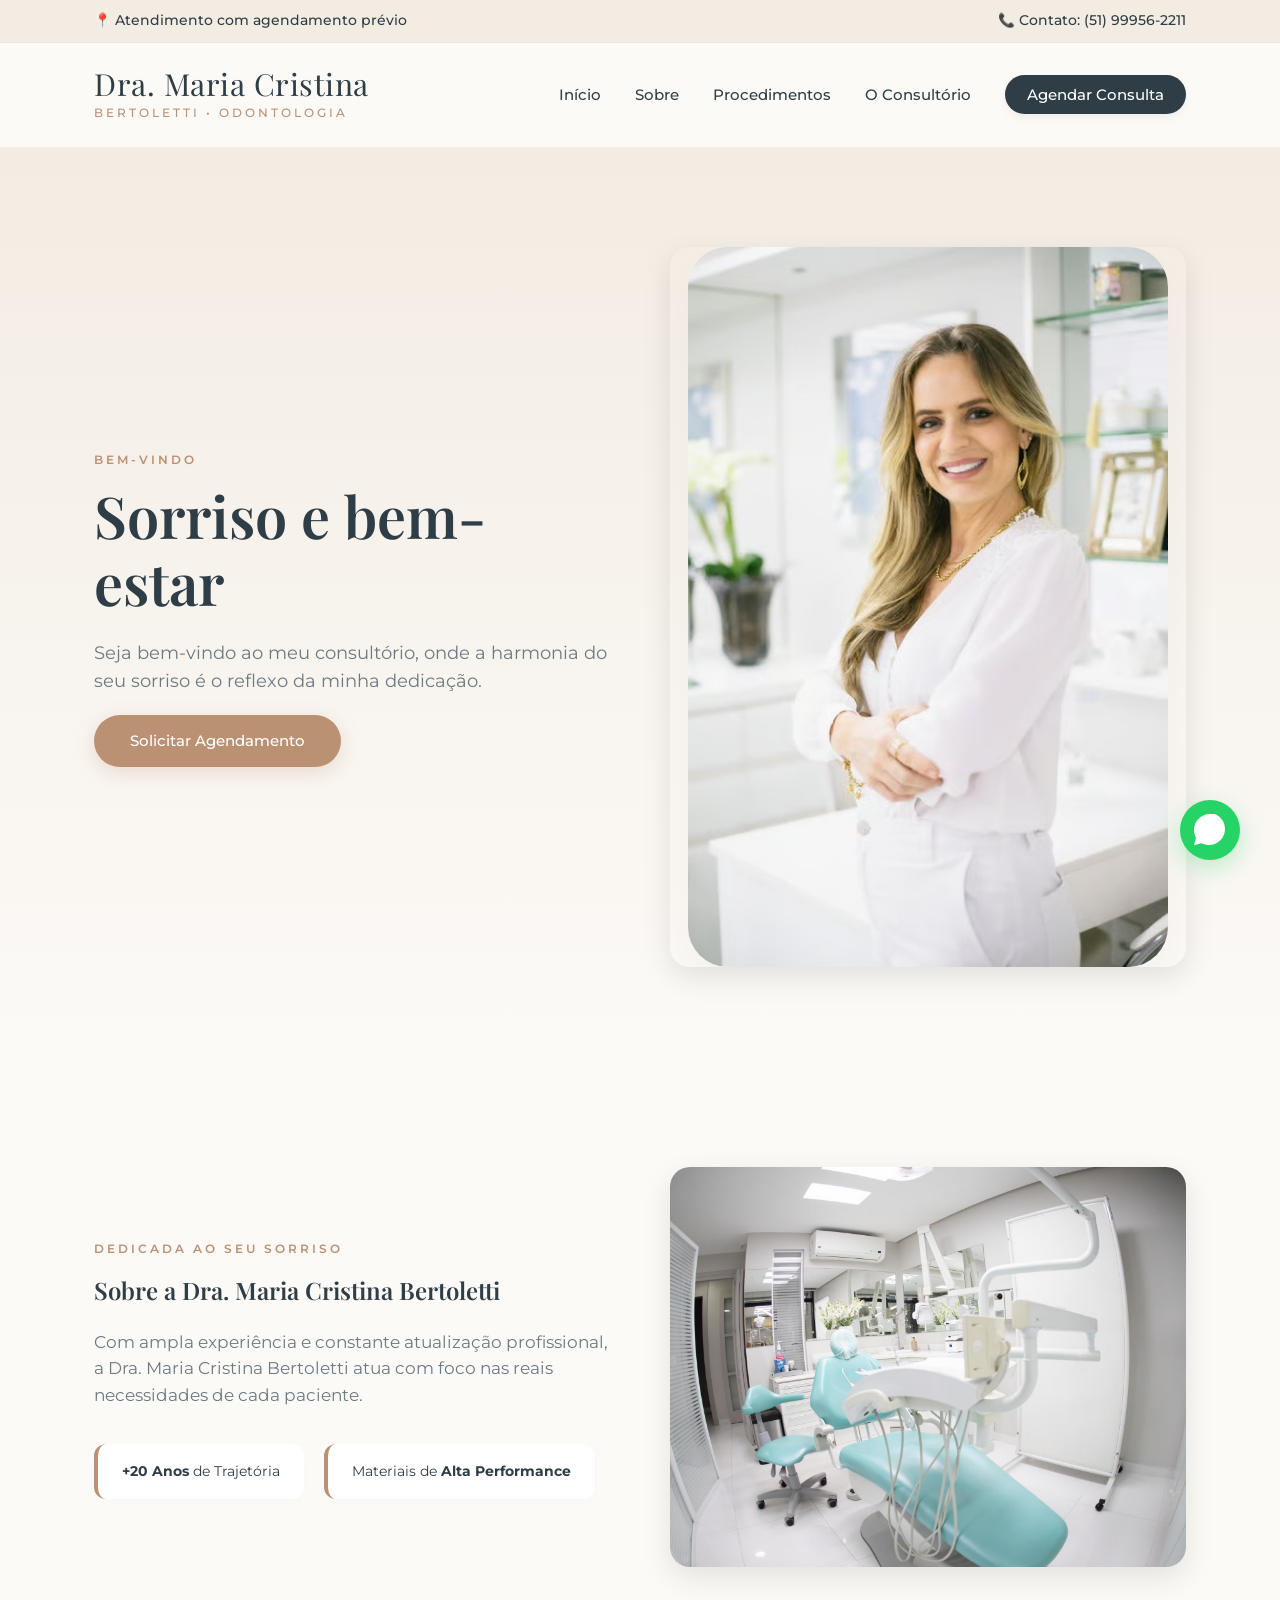
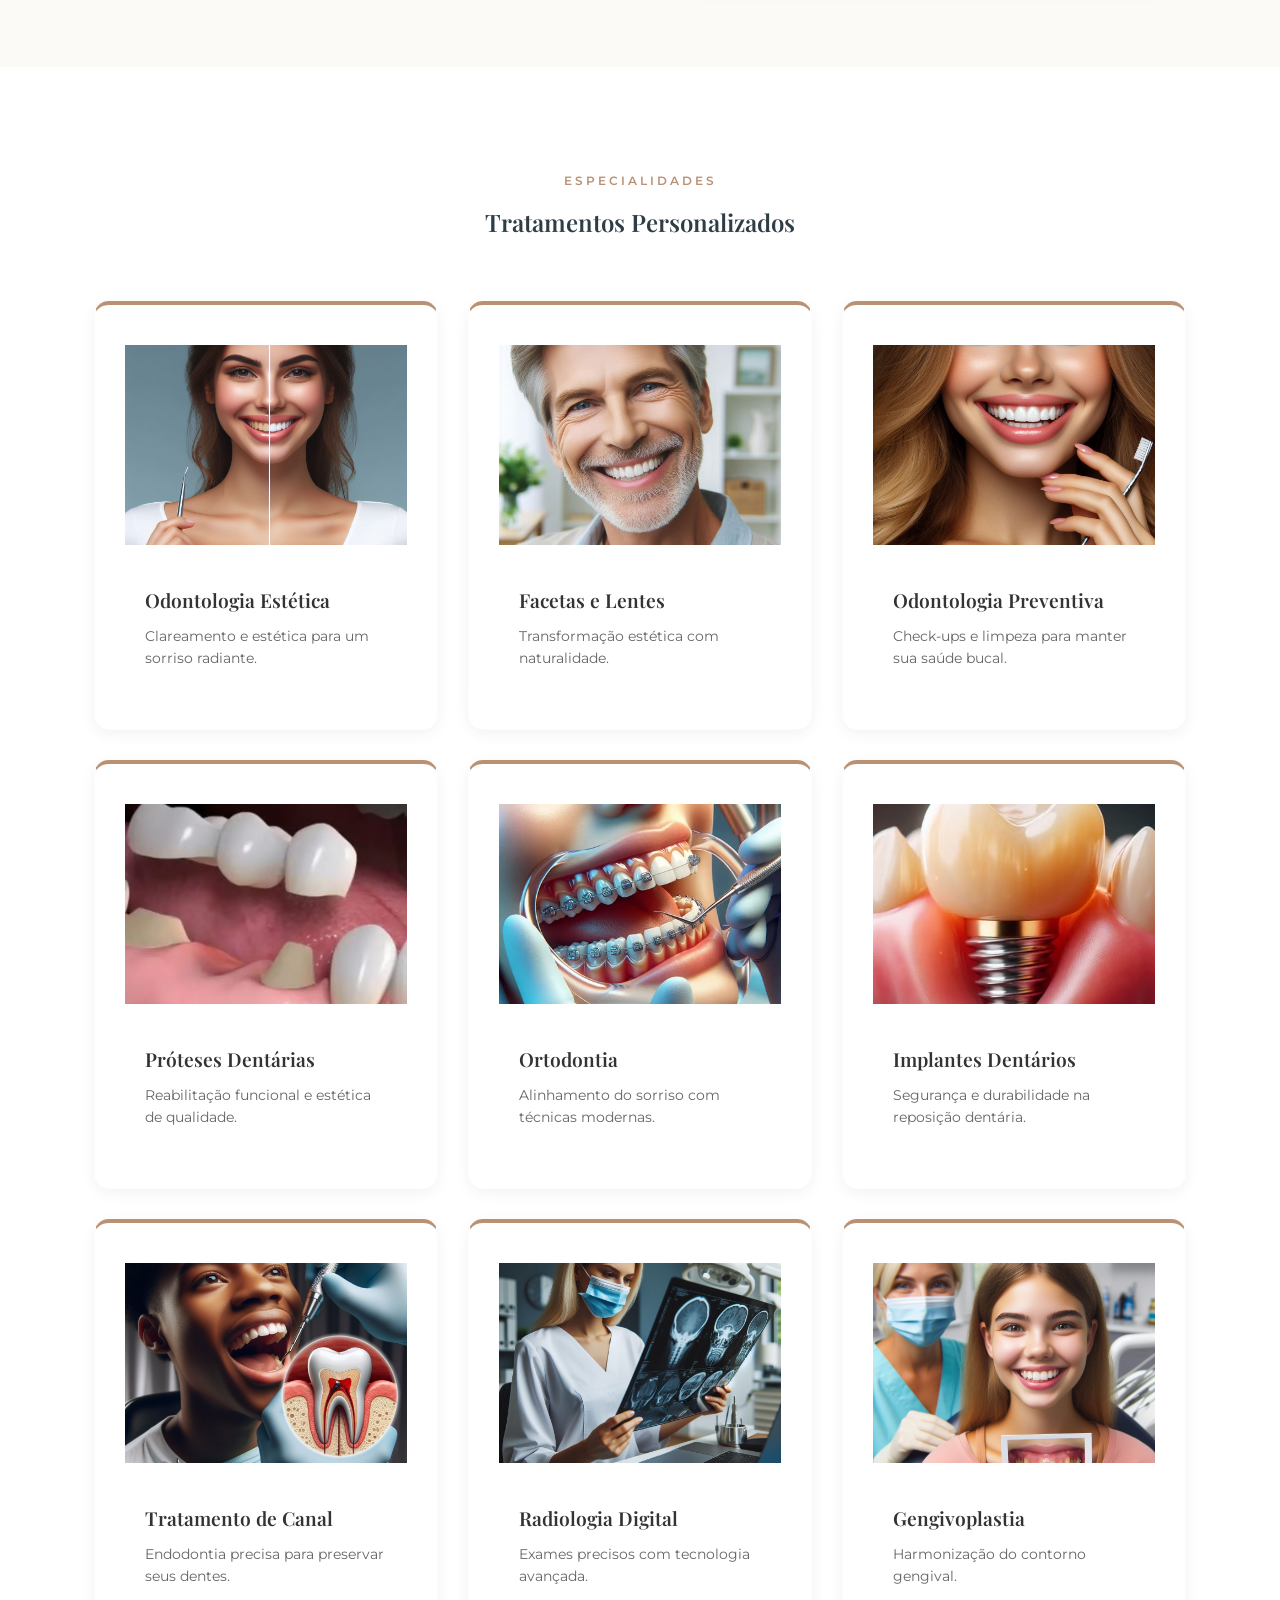
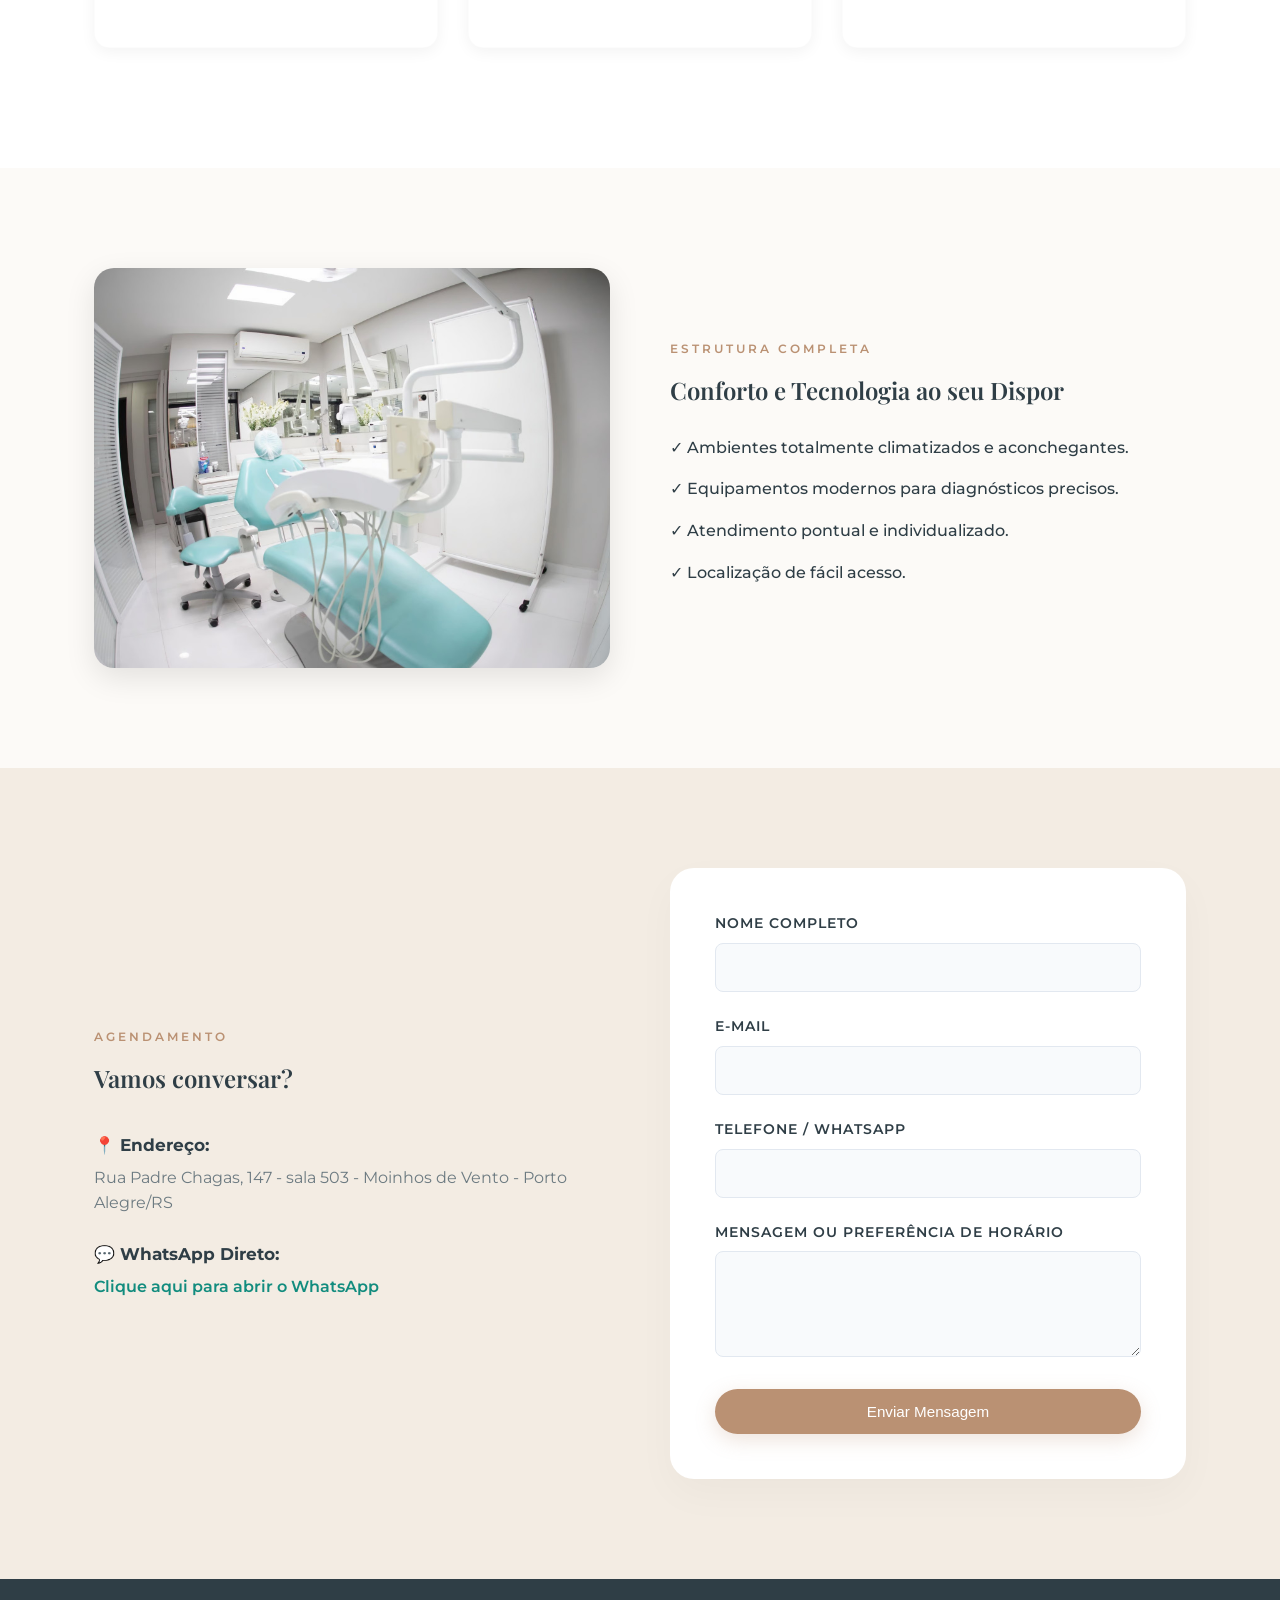
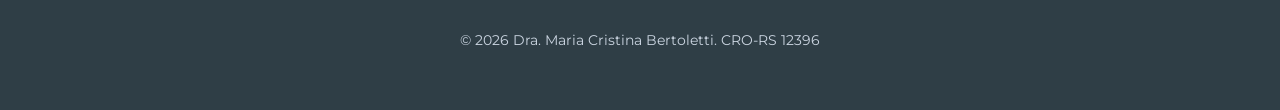
==== index.html @ 2cda8857 "Enhance styling and structure for image cards Added CSS styles for image containers and cards, enhan" ====
<!DOCTYPE html>
<html lang="pt-BR">
<head>
    <meta charset="UTF-8">
    <meta name="viewport" content="width=device-width, initial-scale=1.0">
    <title>Dra. Maria Cristina Bertoletti | Odontologia Integrada</title>
    <link rel="stylesheet" href="style.css">
    <link rel="preconnect" href="https://fonts.googleapis.com">
    <link rel="preconnect" href="https://fonts.gstatic.com" crossorigin>
    <link href="https://fonts.googleapis.com/css2?family=Montserrat:wght@300;400;500;600;700&family=Playfair+Display:ital,wght@0,400;0,600;1,400&display=swap" rel="stylesheet">
    <style>
        /* Ajustes de Estilo para Imagens e Cards */
        .hero-img-container, .about-img-container, .features-img-container {
            border-radius: 20px;
            overflow: hidden;
            box-shadow: 0 10px 30px rgba(0,0,0,0.1);
        }
        .img-responsive {
            width: 100%;
            height: 400px; /* Altura fixa para manter harmonia */
            object-fit: cover; /* Corta a imagem para preencher o espaço sem distorcer */
            display: block;
        }
        
        .grid-3 {
            display: grid;
            grid-template-columns: repeat(auto-fit, minmax(300px, 1fr));
            gap: 30px;
            padding: 20px 0;
        }

        .card {
            background: #fff;
            border-radius: 15px;
            overflow: hidden; /* Garante que o zoom da imagem não saia do card */
            box-shadow: 0 4px 15px rgba(0,0,0,0.05);
            transition: transform 0.3s ease;
            display: flex;
            flex-direction: column;
        }

        .card:hover {
            transform: translateY(-5px);
        }

        .card-img-wrapper {
            width: 100%;
            height: 200px; /* Altura fixa para as fotos dos tratamentos */
            overflow: hidden;
        }

        .card-img {
            width: 100%;
            height: 100%;
            object-fit: cover;
            transition: transform 0.5s ease;
        }

        .card:hover .card-img {
            transform: scale(1.1); /* Zoom suave e controlado */
        }

        .card-content {
            padding: 20px;
            flex-grow: 1;
        }

        .card h3 {
            margin-bottom: 10px;
            font-size: 1.2rem;
            color: #333;
        }

        .card p {
            font-size: 0.9rem;
            color: #666;
            line-height: 1.5;
        }
    </style>
</head>
<body>
    <div class="top-bar">
        <div class="container row-between">
            <span>📍 Atendimento com agendamento prévio</span>
            <span>📞 Contato: (51) 99956-2211</span>
        </div>
    </div>
    <header class="main-header">
        <div class="container row-between navbar">
            <div class="logo">
                <span class="logo-text">Dra. Maria Cristina</span>
                <span class="logo-sub">Bertoletti • Odontologia</span>
            </div>
            <nav class="nav-menu">
                <a href="#inicio">Início</a>
                <a href="#sobre">Sobre</a>
                <a href="#tratamentos">Procedimentos</a>
                <a href="#diferenciais">O Consultório</a>
                <a href="#contato" class="btn-nav">Agendar Consulta</a>
            </nav>
        </div>
    </header>

    <section id="inicio" class="hero-section">
        <div class="container grid-2">
            <div class="hero-content">
                <span class="section-tag">Bem-vindo</span>
                <h1>Sorriso e bem-estar</h1>
                <p>Seja bem-vindo ao meu consultório, onde a harmonia do seu sorriso é o reflexo da minha dedicação.</p>
                <div class="hero-buttons">
                    <a href="#contato" class="btn btn-primary">Solicitar Agendamento</a>
                </div>
            </div>
            <div class="hero-img-container">
                <img src="Foto Maria Cristina.jpg" alt="Dra. Maria Cristina Bertoletti" class="img-responsive">
            </div>
        </div>
    </section>

    <section id="sobre" class="about-section">
        <div class="container grid-2">
            <div class="about-text">
                <span class="section-tag">Dedicada ao seu Sorriso</span>
                <h2>Sobre a Dra. Maria Cristina Bertoletti</h2>
                <p>Com ampla experiência e constante atualização profissional, a Dra. Maria Cristina Bertoletti atua com foco nas reais necessidades de cada paciente.</p>
                <div class="badges">
                    <div class="badge-item"><strong>+20 Anos</strong> de Trajetória</div>
                    <div class="badge-item">Materiais de <strong>Alta Performance</strong></div>
                </div>
            </div>
            <div class="about-img-container">
                <img src="Foto consultório.jpg" alt="Consultório Dra. Maria Cristina" class="img-responsive">
            </div>
        </div>
    </section>

    <section id="tratamentos" class="services-section">
        <div class="container text-center">
            <span class="section-tag">Especialidades</span>
            <h2>Tratamentos Personalizados</h2>
            <div class="grid-3">
                <!-- Card 1 -->
                <div class="card">
                    <div class="card-img-wrapper">
                        <img src="Clareamento - antes e depois.jpeg" alt="Clareamento Dental" class="card-img">
                    </div>
                    <div class="card-content">
                        <h3>Odontologia Estética</h3>
                        <p>Clareamento e estética para um sorriso radiante.</p>
                    </div>
                </div>
                <!-- Card 2 -->
                <div class="card">
                    <div class="card-img-wrapper">
                        <img src="Faceta e lente de contato dental.jpg" alt="Lentes de Contato" class="card-img">
                    </div>
                    <div class="card-content">
                        <h3>Facetas e Lentes</h3>
                        <p>Transformação estética com naturalidade.</p>
                    </div>
                </div>
                <!-- Card 3 -->
                <div class="card">
                    <div class="card-img-wrapper">
                        <img src="Profilaxia - limpeza.jpeg" alt="Profilaxia" class="card-img">
                    </div>
                    <div class="card-content">
                        <h3>Odontologia Preventiva</h3>
                        <p>Check-ups e limpeza para manter sua saúde bucal.</p>
                    </div>
                </div>
                <!-- Card 4 -->
                <div class="card">
                    <div class="card-img-wrapper">
                        <img src="Prótese dentaria.jpg" alt="Próteses" class="card-img">
                    </div>
                    <div class="card-content">
                        <h3>Próteses Dentárias</h3>
                        <p>Reabilitação funcional e estética de qualidade.</p>
                    </div>
                </div>
                <!-- Card 5 -->
                <div class="card">
                    <div class="card-img-wrapper">
                        <img src="Ortodontia.jpg" alt="Ortodontia" class="card-img">
                    </div>
                    <div class="card-content">
                        <h3>Ortodontia</h3>
                        <p>Alinhamento do sorriso com técnicas modernas.</p>
                    </div>
                </div>
                <!-- Card 6 -->
                <div class="card">
                    <div class="card-img-wrapper">
                        <img src="Implante dentario.jpg" alt="Implantes" class="card-img">
                    </div>
                    <div class="card-content">
                        <h3>Implantes Dentários</h3>
                        <p>Segurança e durabilidade na reposição dentária.</p>
                    </div>
                </div>
                <!-- Card 7 -->
                <div class="card">
                    <div class="card-img-wrapper">
                        <img src="Tratamento de canal - indicada pela Cris.jpg" alt="Endodontia" class="card-img">
                    </div>
                    <div class="card-content">
                        <h3>Tratamento de Canal</h3>
                        <p>Endodontia precisa para preservar seus dentes.</p>
                    </div>
                </div>
                <!-- Card 8 -->
                <div class="card">
                    <div class="card-img-wrapper">
                        <img src="Radiologia digital.jpeg" alt="Radiologia" class="card-img">
                    </div>
                    <div class="card-content">
                        <h3>Radiologia Digital</h3>
                        <p>Exames precisos com tecnologia avançada.</p>
                    </div>
                </div>
                <!-- Card 9 -->
                <div class="card">
                    <div class="card-img-wrapper">
                        <img src="Gengivoplastia.jpeg" alt="Gengivoplastia" class="card-img">
                    </div>
                    <div class="card-content">
                        <h3>Gengivoplastia</h3>
                        <p>Harmonização do contorno gengival.</p>
                    </div>
                </div>
            </div>
        </div>
    </section>

    <section id="diferenciais" class="features-section">
        <div class="container grid-2">
            <div class="features-img-container">
                <img src="Foto consultório.jpg" alt="Estrutura do Consultório" class="img-responsive">
            </div>
            <div class="features-text">
                <span class="section-tag">Estrutura Completa</span>
                <h2>Conforto e Tecnologia ao seu Dispor</h2>
                <ul class="features-list">
                    <li>✓ Ambientes totalmente climatizados e aconchegantes.</li>
                    <li>✓ Equipamentos modernos para diagnósticos precisos.</li>
                    <li>✓ Atendimento pontual e individualizado.</li>
                    <li>✓ Localização de fácil acesso.</li>
                </ul>
            </div>
        </div>
    </section>

    <section id="contato" class="contact-section">
        <div class="container grid-2">
            <div class="contact-info">
                <span class="section-tag">Agendamento</span>
                <h2>Vamos conversar?</h2>
                <div class="info-blocks">
                    <div class="info-block">
                        <strong>📍 Endereço:</strong>
                        <p>Rua Padre Chagas, 147 - sala 503 - Moinhos de Vento - Porto Alegre/RS</p>
                    </div>
                    <div class="info-block">
                        <strong>💬 WhatsApp Direto:</strong>
                        <p><a href="https://wa.me/5551999562211" target="_blank" class="link-highlight">Clique aqui para abrir o WhatsApp</a></p>
                    </div>
                </div>
            </div>
            <div class="contact-form-box">
                <form name="contato-clinica" method="POST" data-netlify="true" class="netlify-form">
                    <input type="hidden" name="form-name" value="contato-clinica" />
                    <div class="form-group">
                        <label for="name">Nome Completo</label>
                        <input type="text" id="name" name="nome" required>
                    </div>
                    <div class="form-group">
                        <label for="email">E-mail</label>
                        <input type="email" id="email" name="email" required>
                    </div>
                    <div class="form-group">
                        <label for="phone">Telefone / WhatsApp</label>
                        <input type="tel" id="phone" name="telefone" required>
                    </div>
                    <div class="form-group">
                        <label for="message">Mensagem ou Preferência de Horário</label>
                        <textarea id="message" name="mensagem" rows="4" required></textarea>
                    </div>
                    <button type="submit" class="btn btn-primary btn-block">Enviar Mensagem</button>
                </form>
            </div>
        </div>
    </section>

    <footer class="main-footer">
        <div class="container text-center">
            <p>&copy; 2026 Dra. Maria Cristina Bertoletti. CRO-RS 12396</p>
        </div>
    </footer>
    <a href="https://wa.me/5551999562211" class="whatsapp-float" target="_blank">
        <svg viewBox="0 0 32 32" class="whatsapp-icon"><path d="M16 0c-8.837 0-16 7.163-16 16 0 2.825.733 5.483 2.017 7.792l-2.017 7.371 7.554-1.983c2.242 1.196 4.8 1.82 7.446 1.82 8.837 0 16-7.163 16-16s-7.163-16-16-16z" fill="#FFF"/></svg>
    </a>
</body>
</html>
---- style.css ----
/* ==========================================================================
   1. VARIÁVEIS DE COR E CONFIGURAÇÕES FUNDAMENTAIS (Design Clean & Premium)
   ========================================================================== */
:root {
    --bg-principal: #FCFAF7;       /* Off-white perolado, traz leveza e respiro */
    --bg-subtil: #F3ECE3;          /* Champagne/Almond suave para blocos e topo */
    --cor-texto: #2F3E46;          /* Cinza grafite editorial (moderno e legível) */
    --cor-texto-mutado: #6C7A81;   /* Cinza médio para subtítulos */
    --cor-destaque: #BA9173;       /* Destaque Nude/Muted Gold inspirado no logo */
    --cor-destaque-hover: #A37B5F; /* Variação do dourado para interação do mouse */
}

*, *::before, *::after {
    box-sizing: border-box;
    margin: 0;
    padding: 0;
}

html {
    scroll-behavior: smooth;
    font-size: 16px;
}

body {
    background-color: var(--bg-principal);
    color: var(--cor-texto);
    font-family: 'Montserrat', sans-serif;
    line-height: 1.6;
}

/* Tipografia */
h1, h2, h3 {
    font-family: 'Playfair Display', serif;
    color: var(--cor-texto);
    margin-bottom: 1.2rem;
    font-weight: 600;
}

a {
    text-decoration: none;
    color: inherit;
    transition: all 0.3s ease;
}

/* ==========================================================================
   2. UTILITÁRIOS DE LAYOUT (Modernizados com CSS Grid & Flexbox)
   ========================================================================== */
.container {
    width: 100%;
    max-width: 1140px;
    margin: 0 auto;
    padding: 0 24px;
}

.row-between {
    display: flex;
    justify-content: space-between;
    align-items: center;
}

.text-center {
    text-align: center;
}

.align-center {
    display: flex;
    align-items: center;
}

/* Grid de 2 Colunas (Hero, Sobre, Consultório e Contato) */
.grid-2 {
    display: grid;
    grid-template-columns: 1fr 1fr;
    gap: 60px;
    align-items: center;
}

/* Grid de 3 Colunas (Cards de Tratamentos) */
.grid-3 {
    display: grid;
    grid-template-columns: repeat(auto-fit, minmax(300px, 1fr));
    gap: 30px;
    margin-top: 40px;
}

/* Cards de Serviços Modernos */
.card {
    background: #FFFFFF;
    padding: 40px 30px;
    border-radius: 16px;
    box-shadow: 0 10px 30px rgba(0, 0, 0, 0.02);
    border: 1px solid rgba(0, 0, 0, 0.01);
    transition: transform 0.3s ease, box-shadow 0.3s ease;
    text-align: left;
    border-top: 4px solid var(--cor-destaque);
}

.card:hover {
    transform: translateY(-5px);
    box-shadow: 0 15px 35px rgba(186, 145, 115, 0.08);
}

/* ==========================================================================
   3. CABEÇALHO E MENU DE NAVEGAÇÃO
   ========================================================================== */
.top-bar {
    background-color: var(--bg-subtil);
    color: var(--cor-texto);
    font-size: 0.85rem;
    font-weight: 500;
    padding: 10px 0;
    border-bottom: 1px solid rgba(0,0,0,0.02);
}

.main-header {
    background-color: var(--bg-principal);
    padding: 24px 0;
}

.logo-text {
    font-family: 'Playfair Display', serif;
    font-size: 1.9rem;
    color: var(--cor-texto);
    display: block;
    letter-spacing: 0.5px;
    line-height: 1.1;
}

.logo-sub {
    font-size: 0.72rem;
    letter-spacing: 3px;
    text-transform: uppercase;
    color: var(--cor-destaque);
    margin-top: 4px;
    display: block;
    font-weight: 500;
}

.nav-menu a {
    margin-left: 30px;
    font-size: 0.95rem;
    font-weight: 500;
    color: var(--cor-texto);
    position: relative;
}

.nav-menu a:hover {
    color: var(--cor-destaque);
}

/* Botão de Agendamento no Menu */
.btn-nav {
    background: var(--cor-texto);
    color: #FFFFFF !important;
    padding: 10px 22px;
    border-radius: 50px;
    font-weight: 500;
    box-shadow: 0 4px 10px rgba(0,0,0,0.05);
}

.btn-nav:hover {
    background: var(--cor-destaque);
    transform: translateY(-1px);
}

/* ==========================================================================
   4. SEÇÕES, HERO E COMPONENTES VISUAIS
   ========================================================================== */
.section-tag {
    display: inline-block;
    font-size: 0.78rem;
    text-transform: uppercase;
    letter-spacing: 3px;
    color: var(--cor-destaque);
    margin-bottom: 12px;
    font-weight: 600;
}

.section-subtitle {
    max-width: 600px;
    margin: 0 auto 50px auto;
    color: var(--cor-texto-mutado);
    font-size: 1.05rem;
}

/* Seção Hero Principal (Estilo Minimalista Quente) */
.hero-section {
    background: linear-gradient(180deg, var(--bg-subtil) 0%, var(--bg-principal) 100%);
    padding: 100px 0;
}

.hero-content {
    text-align: left;
}

.hero-content h1 {
    font-size: 3.6rem;
    line-height: 1.15;
    color: var(--cor-texto);
    margin-bottom: 24px;
}

.hero-content p {
    font-size: 1.1rem;
    color: var(--cor-texto-mutado);
    margin-bottom: 20px;
    max-width: 540px;
}

/* Botões Gerais */
.btn {
    display: inline-block;
    padding: 14px 36px;
    border-radius: 50px;
    font-weight: 500;
    font-size: 0.95rem;
    transition: all 0.3s ease;
}

.btn-primary {
    background-color: var(--cor-destaque);
    color: #FFFFFF;
    box-shadow: 0 6px 20px rgba(186, 145, 115, 0.25);
}

.btn-primary:hover {
    background-color: var(--cor-destaque-hover);
    transform: translateY(-2px);
}

.btn-secondary {
    background-color: transparent;
    color: var(--cor-texto);
    border: 1px solid var(--cor-texto);
}

.btn-secondary:hover {
    background-color: var(--cor-texto);
    color: #FFFFFF;
    transform: translateY(-2px);
}

/* Seção Sobre Nós */
.about-section {
    padding: 100px 0;
    background: var(--bg-principal);
}

.about-text p {
    margin-bottom: 24px;
    color: var(--cor-texto-mutado);
    font-size: 1.05rem;
}

.badges {
    margin-top: 35px;
    display: flex;
    gap: 20px;
}

.badge-item {
    background: #FFFFFF;
    padding: 16px 24px;
    border-radius: 12px;
    border-left: 4px solid var(--cor-destaque);
    font-size: 0.9rem;
    box-shadow: 0 4px 15px rgba(0,0,0,0.01);
}

/* Containers de Imagem com Bordas Arredondadas Premium (Padrão Hostinger) */
.about-img-placeholder img, 
.features-img-placeholder img,
.hero-img-container img {
    width: 100%;
    max-width: 480px;
    height: auto;
    border-radius: 40px; /* Entrega o efeito arredondado idêntico à foto dela */
    box-shadow: 0 20px 40px rgba(0, 0, 0, 0.03);
    display: block;
    margin: 0 auto;
}

/* Caixas de marcação cinza temporárias enquanto não há fotos reais */
.image-box, .image-box-dark {
    width: 100%;
    height: 420px;
    background: var(--bg-subtil);
    border-radius: 40px;
    display: flex;
    justify-content: center;
    align-items: center;
    color: var(--cor-texto-mutado);
    font-size: 0.9rem;
    border: 2px dashed rgba(0,0,0,0.05);
}

/* Seção Serviços */
.services-section {
    padding: 100px 0;
    background: #FFFFFF;
}

.card h3 {
    font-size: 1.3rem;
    margin: 20px 0 12px 0;
}

.card p {
    font-size: 0.95rem;
    color: var(--cor-texto-mutado);
    line-height: 1.6;
}

.card-icon {
    font-size: 2.2rem;
    display: inline-block;
}

/* Seção Diferenciais */
.features-section {
    padding: 100px 0;
    background: var(--bg-principal);
}

.features-list {
    list-style: none;
    margin-top: 25px;
}

.features-list li {
    margin-bottom: 16px;
    font-weight: 500;
    color: var(--cor-texto);
    display: flex;
    align-items: center;
    gap: 10px;
}

/* Seção Contato */
.contact-section {
    padding: 100px 0;
    background: var(--bg-subtil);
}

.info-blocks {
    margin-top: 35px;
}

.info-block {
    margin-bottom: 25px;
}

.info-block strong {
    color: var(--cor-texto);
    display: block;
    margin-bottom: 6px;
    font-size: 1.05rem;
}

.info-block p {
    color: var(--cor-texto-mutado);
}

.link-highlight {
    color: #128C7E;
    font-weight: 600;
}

/* Caixa do Formulário Clean */
.contact-form-box {
    background: #FFFFFF;
    padding: 45px;
    border-radius: 24px;
    box-shadow: 0 15px 40px rgba(0,0,0,0.03);
}

.form-group {
    margin-bottom: 24px;
}

.form-group label {
    display: block;
    font-size: 0.85rem;
    font-weight: 600;
    margin-bottom: 8px;
    color: var(--cor-texto);
    text-transform: uppercase;
    letter-spacing: 1px;
}

.form-group input, .form-group textarea {
    width: 100%;
    padding: 14px;
    border: 1px solid #E2E8F0;
    background-color: #F8FAFC;
    border-radius: 8px;
    font-family: inherit;
    font-size: 0.95rem;
    color: var(--cor-texto);
    transition: all 0.3s ease;
}

.form-group input:focus, .form-group textarea:focus {
    outline: none;
    border-color: var(--cor-destaque);
    background-color: #FFFFFF;
    box-shadow: 0 0 0 3px rgba(186, 145, 115, 0.1);
}

.btn-block {
    width: 100%;
    border: none;
    cursor: pointer;
}

/* ==========================================================================
   5. RODAPÉ E COMPONENTES FIXOS
   ========================================================================== */
.main-footer {
    background: var(--cor-texto);
    color: #CBD5E1;
    padding: 50px 0;
    font-size: 0.9rem;
}

.main-footer p {
    margin-bottom: 8px;
}

.footer-subtext {
    font-size: 0.78rem;
    margin-top: 15px;
    color: #94A3B8;
}

/* Botão Flutuante do WhatsApp */
.whatsapp-float {
    position: fixed;
    width: 60px;
    height: 60px;
    bottom: 40px;
    right: 40px;
    background-color: #25D366;
    color: #FFF;
    border-radius: 50%;
    text-align: center;
    box-shadow: 0 8px 25px rgba(37, 211, 102, 0.3);
    z-index: 100;
    display: flex;
    align-items: center;
    justify-content: center;
    transition: transform 0.3s ease;
}

.whatsapp-float:hover {
    transform: scale(1.08);
}

.whatsapp-icon {
    width: 32px;
    height: 32px;
}

/* ==========================================================================
   6. RESPONSIVIDADE (Ajuste perfeito para celulares e tablets)
   ========================================================================== */
@media (max-width: 992px) {
    .grid-2 {
        grid-template-columns: 1fr;
        gap: 50px;
    }
    .hero-content {
        text-align: center;
    }
    .hero-content p {
        margin: 0 auto 24px auto;
    }
}

@media (max-width: 768px) {
    html {
        font-size: 15px;
    }
    .hero-content h1 {
        font-size: 2.8rem;
    }
    .navbar {
        flex-direction: column;
        gap: 20px;
    }
    .nav-menu {
        display: flex;
        flex-wrap: wrap;
        justify-content: center;
        gap: 15px;
    }
    .nav-menu a {
        margin: 0;
    }
    .badges {
        flex-direction: column;
    }
}
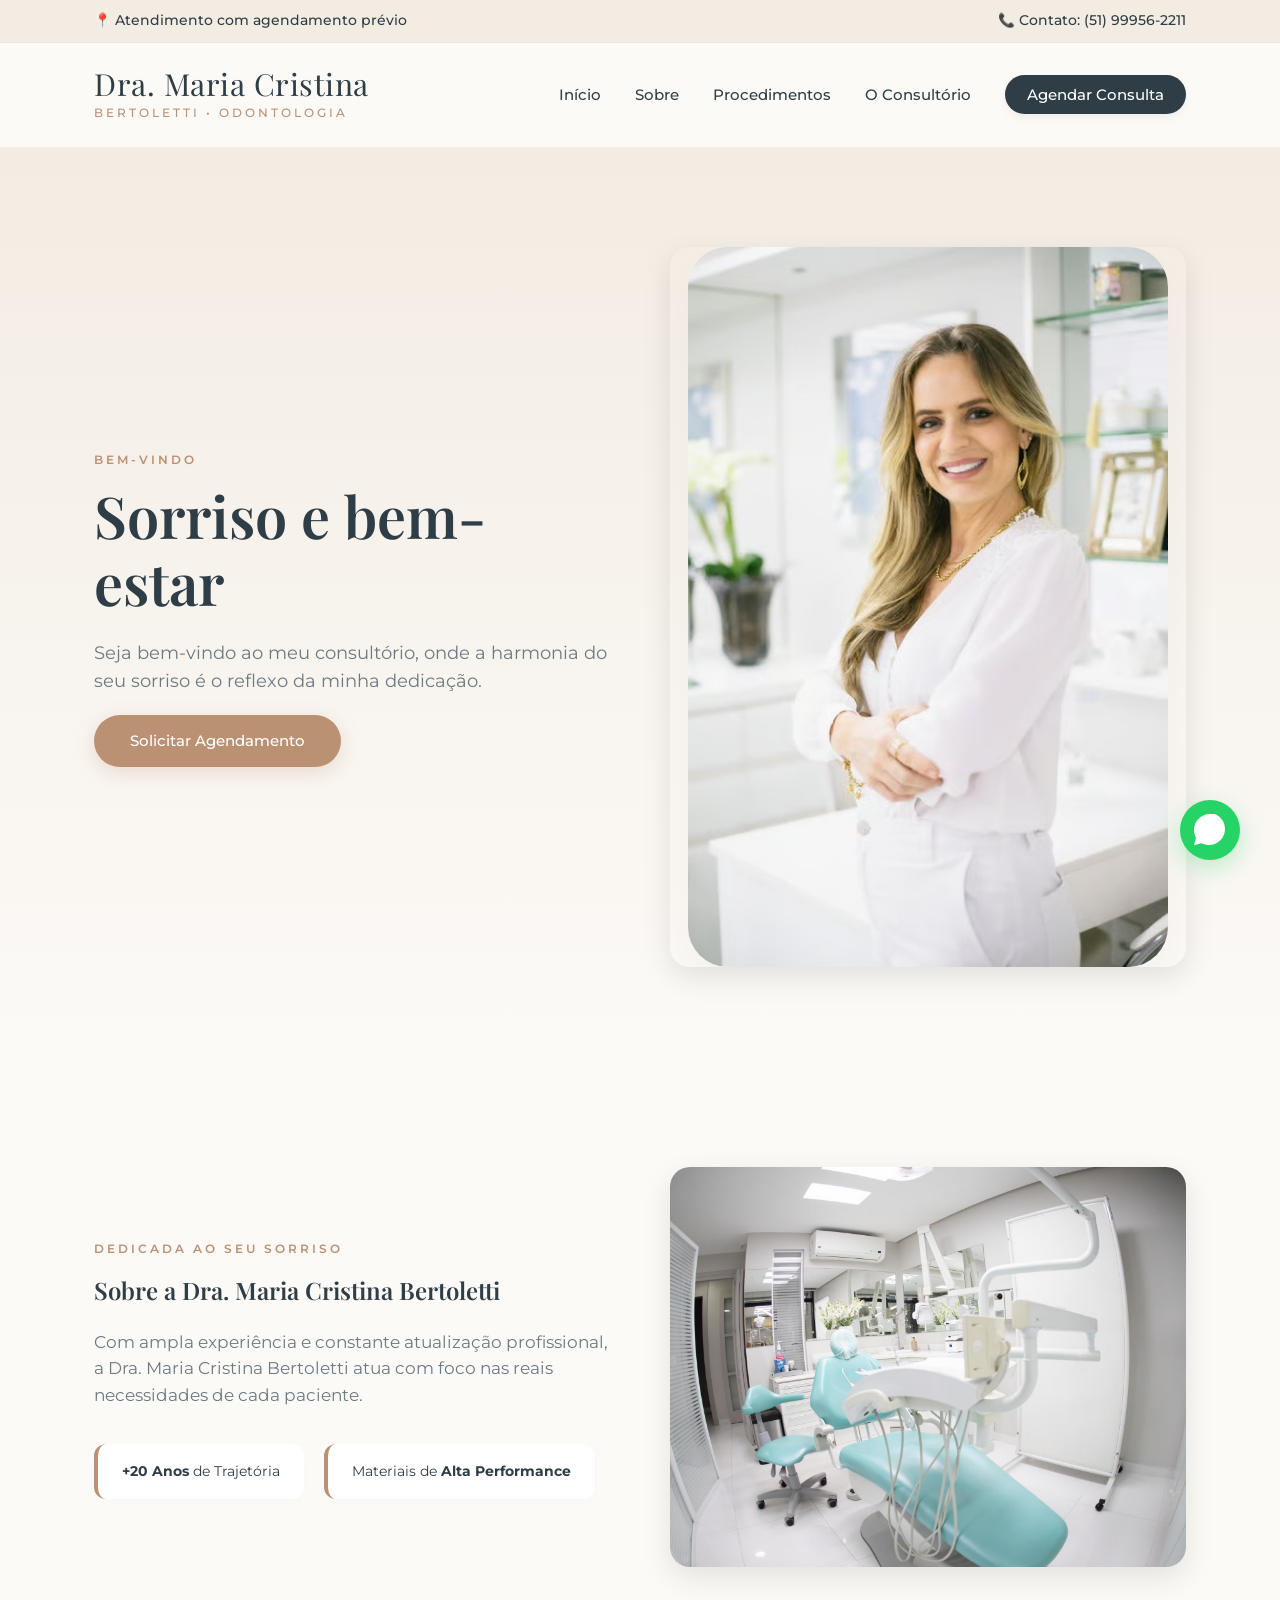
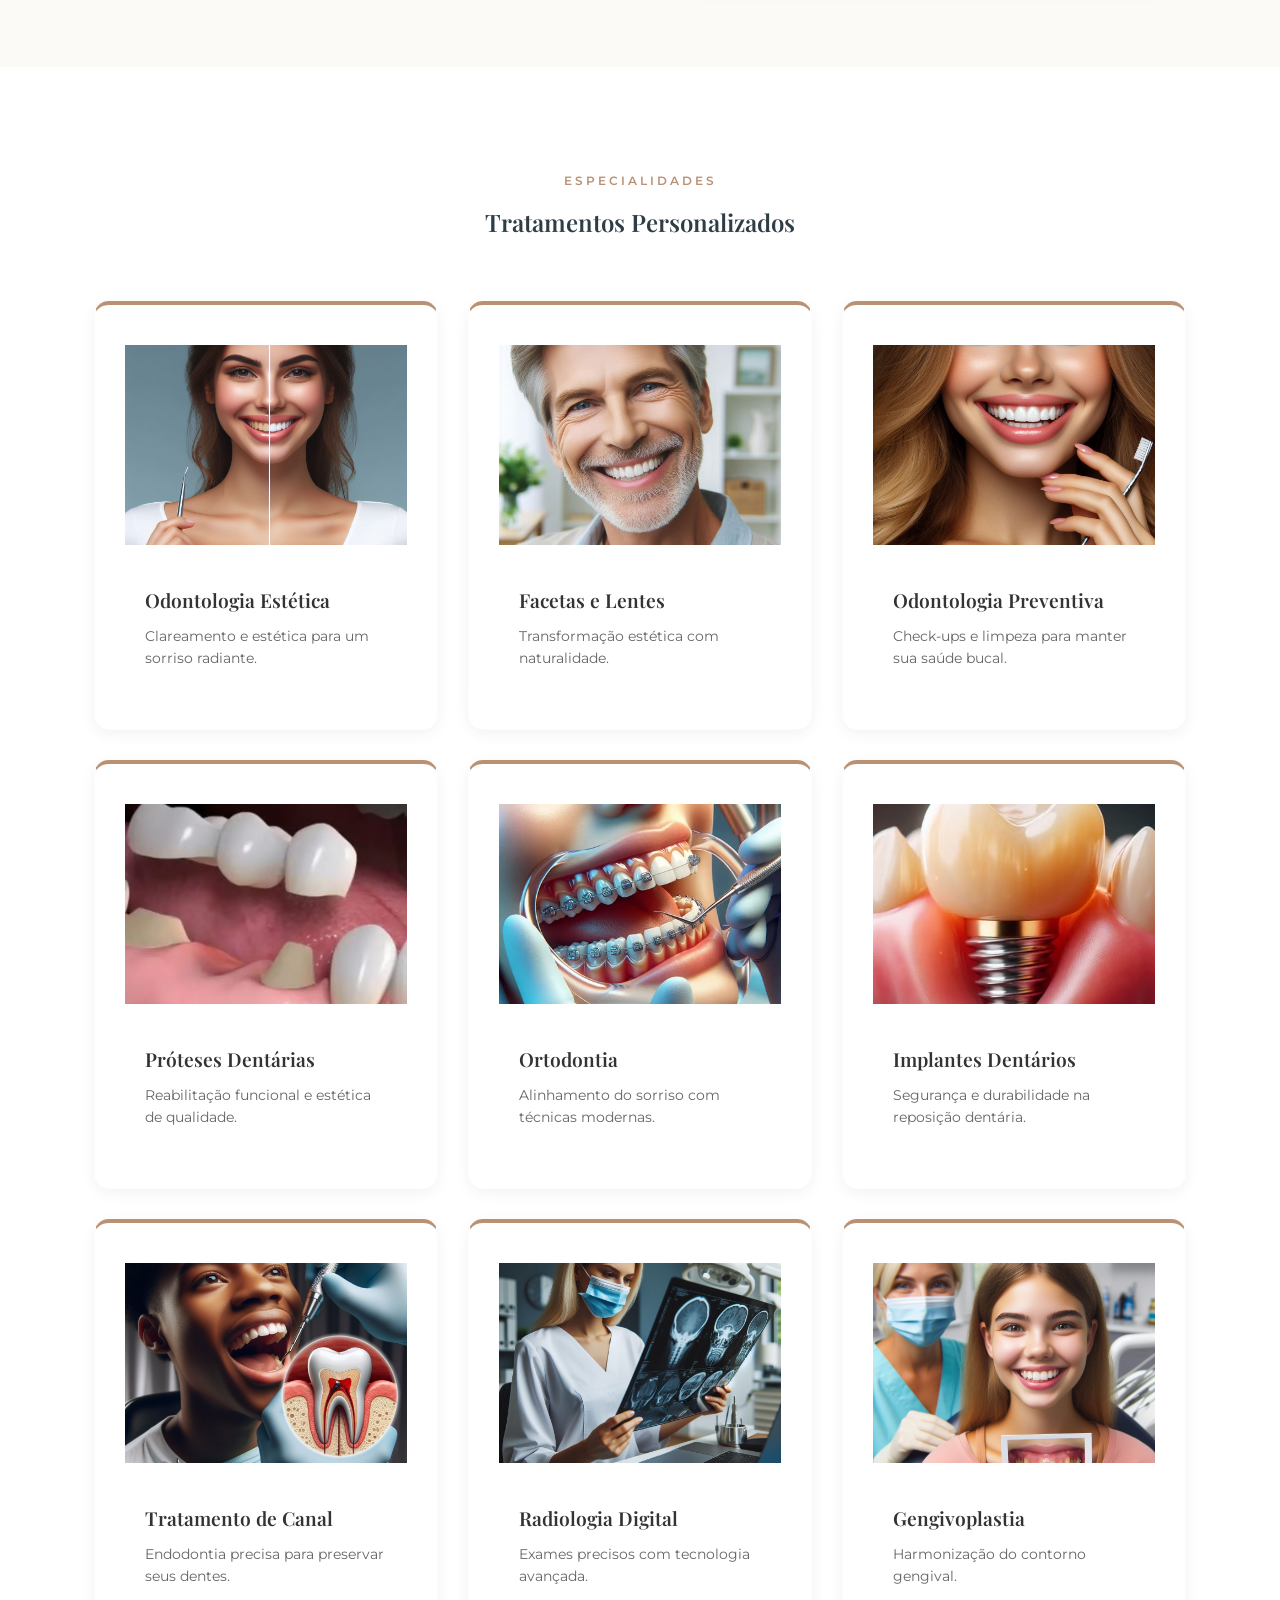
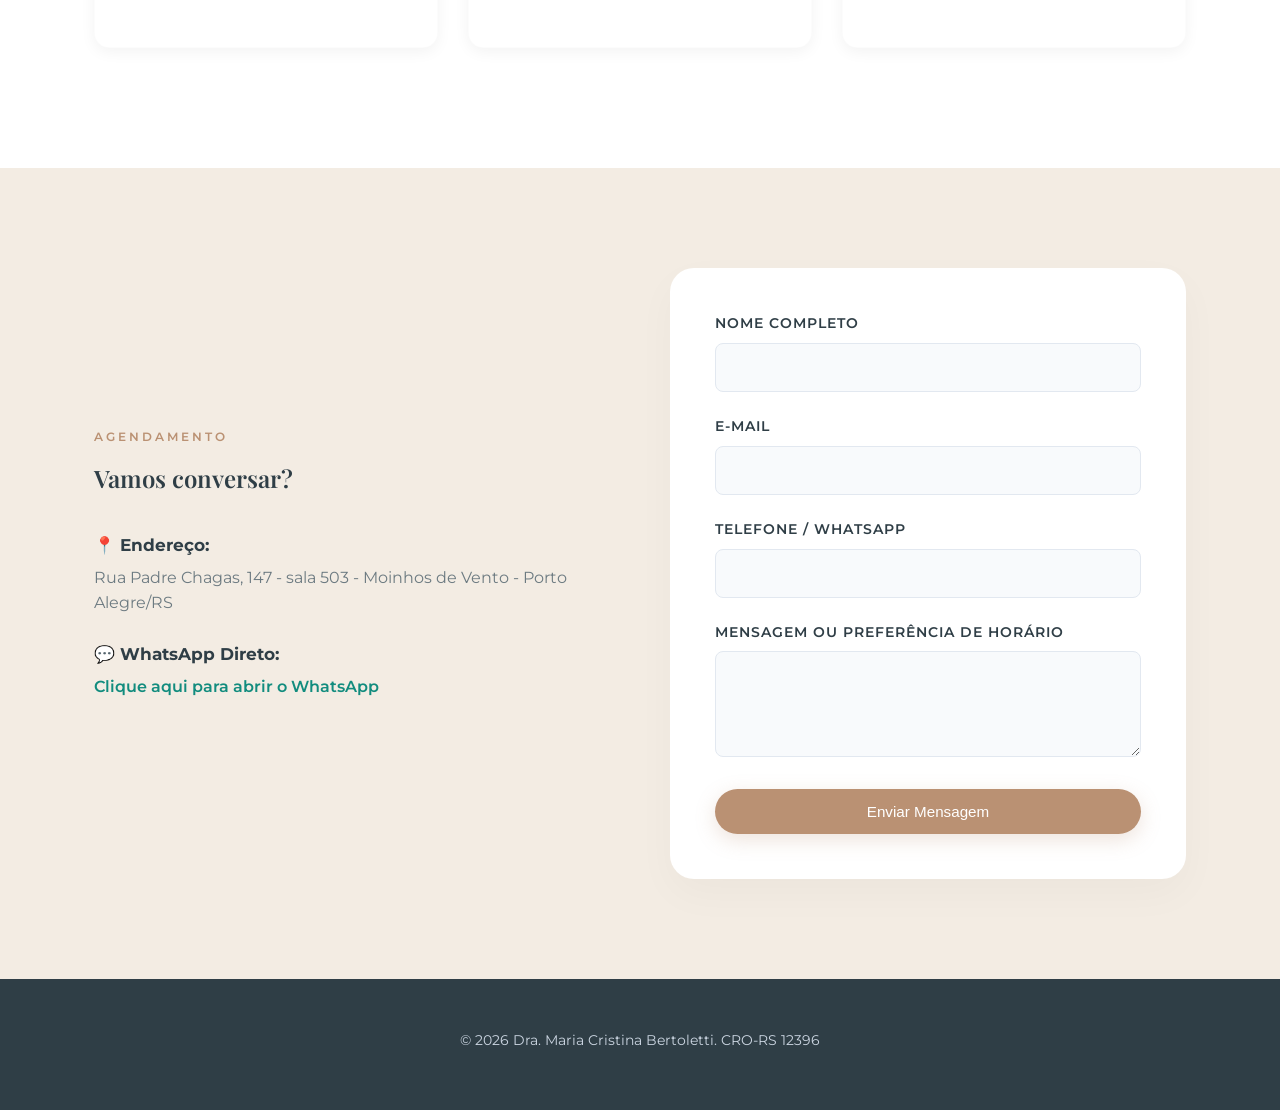
==== commit 9204defd: "Refactor card structure and add action to form" ====
--- a/index.html
+++ b/index.html
@@ -17,65 +17,32 @@
         }
         .img-responsive {
             width: 100%;
-            height: 400px; /* Altura fixa para manter harmonia */
-            object-fit: cover; /* Corta a imagem para preencher o espaço sem distorcer */
+            height: 400px;
+            object-fit: cover;
             display: block;
         }
-        
         .grid-3 {
             display: grid;
             grid-template-columns: repeat(auto-fit, minmax(300px, 1fr));
             gap: 30px;
             padding: 20px 0;
         }
-
         .card {
             background: #fff;
             border-radius: 15px;
-            overflow: hidden; /* Garante que o zoom da imagem não saia do card */
+            overflow: hidden;
             box-shadow: 0 4px 15px rgba(0,0,0,0.05);
             transition: transform 0.3s ease;
             display: flex;
             flex-direction: column;
         }
-
-        .card:hover {
-            transform: translateY(-5px);
-        }
-
-        .card-img-wrapper {
-            width: 100%;
-            height: 200px; /* Altura fixa para as fotos dos tratamentos */
-            overflow: hidden;
-        }
-
-        .card-img {
-            width: 100%;
-            height: 100%;
-            object-fit: cover;
-            transition: transform 0.5s ease;
-        }
-
-        .card:hover .card-img {
-            transform: scale(1.1); /* Zoom suave e controlado */
-        }
-
-        .card-content {
-            padding: 20px;
-            flex-grow: 1;
-        }
-
-        .card h3 {
-            margin-bottom: 10px;
-            font-size: 1.2rem;
-            color: #333;
-        }
-
-        .card p {
-            font-size: 0.9rem;
-            color: #666;
-            line-height: 1.5;
-        }
+        .card:hover { transform: translateY(-5px); }
+        .card-img-wrapper { width: 100%; height: 200px; overflow: hidden; }
+        .card-img { width: 100%; height: 100%; object-fit: cover; transition: transform 0.5s ease; }
+        .card:hover .card-img { transform: scale(1.1); }
+        .card-content { padding: 20px; flex-grow: 1; }
+        .card h3 { margin-bottom: 10px; font-size: 1.2rem; color: #333; }
+        .card p { font-size: 0.9rem; color: #666; line-height: 1.5; }
     </style>
 </head>
 <body>
@@ -139,114 +106,42 @@
             <span class="section-tag">Especialidades</span>
             <h2>Tratamentos Personalizados</h2>
             <div class="grid-3">
-                <!-- Card 1 -->
-                <div class="card">
-                    <div class="card-img-wrapper">
-                        <img src="Clareamento - antes e depois.jpeg" alt="Clareamento Dental" class="card-img">
-                    </div>
-                    <div class="card-content">
-                        <h3>Odontologia Estética</h3>
-                        <p>Clareamento e estética para um sorriso radiante.</p>
-                    </div>
-                </div>
-                <!-- Card 2 -->
-                <div class="card">
-                    <div class="card-img-wrapper">
-                        <img src="Faceta e lente de contato dental.jpg" alt="Lentes de Contato" class="card-img">
-                    </div>
-                    <div class="card-content">
-                        <h3>Facetas e Lentes</h3>
-                        <p>Transformação estética com naturalidade.</p>
-                    </div>
-                </div>
-                <!-- Card 3 -->
-                <div class="card">
-                    <div class="card-img-wrapper">
-                        <img src="Profilaxia - limpeza.jpeg" alt="Profilaxia" class="card-img">
-                    </div>
-                    <div class="card-content">
-                        <h3>Odontologia Preventiva</h3>
-                        <p>Check-ups e limpeza para manter sua saúde bucal.</p>
-                    </div>
-                </div>
-                <!-- Card 4 -->
-                <div class="card">
-                    <div class="card-img-wrapper">
-                        <img src="Prótese dentaria.jpg" alt="Próteses" class="card-img">
-                    </div>
-                    <div class="card-content">
-                        <h3>Próteses Dentárias</h3>
-                        <p>Reabilitação funcional e estética de qualidade.</p>
-                    </div>
-                </div>
-                <!-- Card 5 -->
-                <div class="card">
-                    <div class="card-img-wrapper">
-                        <img src="Ortodontia.jpg" alt="Ortodontia" class="card-img">
-                    </div>
-                    <div class="card-content">
-                        <h3>Ortodontia</h3>
-                        <p>Alinhamento do sorriso com técnicas modernas.</p>
-                    </div>
-                </div>
-                <!-- Card 6 -->
-                <div class="card">
-                    <div class="card-img-wrapper">
-                        <img src="Implante dentario.jpg" alt="Implantes" class="card-img">
-                    </div>
-                    <div class="card-content">
-                        <h3>Implantes Dentários</h3>
-                        <p>Segurança e durabilidade na reposição dentária.</p>
-                    </div>
-                </div>
-                <!-- Card 7 -->
-                <div class="card">
-                    <div class="card-img-wrapper">
-                        <img src="Tratamento de canal - indicada pela Cris.jpg" alt="Endodontia" class="card-img">
-                    </div>
-                    <div class="card-content">
-                        <h3>Tratamento de Canal</h3>
-                        <p>Endodontia precisa para preservar seus dentes.</p>
-                    </div>
-                </div>
-                <!-- Card 8 -->
-                <div class="card">
-                    <div class="card-img-wrapper">
-                        <img src="Radiologia digital.jpeg" alt="Radiologia" class="card-img">
-                    </div>
-                    <div class="card-content">
-                        <h3>Radiologia Digital</h3>
-                        <p>Exames precisos com tecnologia avançada.</p>
-                    </div>
-                </div>
-                <!-- Card 9 -->
-                <div class="card">
-                    <div class="card-img-wrapper">
-                        <img src="Gengivoplastia.jpeg" alt="Gengivoplastia" class="card-img">
-                    </div>
-                    <div class="card-content">
-                        <h3>Gengivoplastia</h3>
-                        <p>Harmonização do contorno gengival.</p>
-                    </div>
-                </div>
-            </div>
-        </div>
-    </section>
-
-    <section id="diferenciais" class="features-section">
-        <div class="container grid-2">
-            <div class="features-img-container">
-                <img src="Foto consultório.jpg" alt="Estrutura do Consultório" class="img-responsive">
-            </div>
-            <div class="features-text">
-                <span class="section-tag">Estrutura Completa</span>
-                <h2>Conforto e Tecnologia ao seu Dispor</h2>
-                <ul class="features-list">
-                    <li>✓ Ambientes totalmente climatizados e aconchegantes.</li>
-                    <li>✓ Equipamentos modernos para diagnósticos precisos.</li>
-                    <li>✓ Atendimento pontual e individualizado.</li>
-                    <li>✓ Localização de fácil acesso.</li>
-                </ul>
+                <div class="card">
+                    <div class="card-img-wrapper"><img src="Clareamento - antes e depois.jpeg" alt="Clareamento" class="card-img"></div>
+                    <div class="card-content"><h3>Odontologia Estética</h3><p>Clareamento e estética para um sorriso radiante.</p></div>
+                </div>
+                <div class="card">
+                    <div class="card-img-wrapper"><img src="Faceta e lente de contato dental.jpg" alt="Lentes" class="card-img"></div>
+                    <div class="card-content"><h3>Facetas e Lentes</h3><p>Transformação estética com naturalidade.</p></div>
+                </div>
+                <div class="card">
+                    <div class="card-img-wrapper"><img src="Profilaxia - limpeza.jpeg" alt="Profilaxia" class="card-img"></div>
+                    <div class="card-content"><h3>Odontologia Preventiva</h3><p>Check-ups e limpeza para manter sua saúde bucal.</p></div>
+                </div>
+                <div class="card">
+                    <div class="card-img-wrapper"><img src="Prótese dentaria.jpg" alt="Próteses" class="card-img"></div>
+                    <div class="card-content"><h3>Próteses Dentárias</h3><p>Reabilitação funcional e estética de qualidade.</p></div>
+                </div>
+                <div class="card">
+                    <div class="card-img-wrapper"><img src="Ortodontia.jpg" alt="Ortodontia" class="card-img"></div>
+                    <div class="card-content"><h3>Ortodontia</h3><p>Alinhamento do sorriso com técnicas modernas.</p></div>
+                </div>
+                <div class="card">
+                    <div class="card-img-wrapper"><img src="Implante dentario.jpg" alt="Implantes" class="card-img"></div>
+                    <div class="card-content"><h3>Implantes Dentários</h3><p>Segurança e durabilidade na reposição dentária.</p></div>
+                </div>
+                <div class="card">
+                    <div class="card-img-wrapper"><img src="Tratamento de canal - indicada pela Cris.jpg" alt="Canal" class="card-img"></div>
+                    <div class="card-content"><h3>Tratamento de Canal</h3><p>Endodontia precisa para preservar seus dentes.</p></div>
+                </div>
+                <div class="card">
+                    <div class="card-img-wrapper"><img src="Radiologia digital.jpeg" alt="Radiologia" class="card-img"></div>
+                    <div class="card-content"><h3>Radiologia Digital</h3><p>Exames precisos com tecnologia avançada.</p></div>
+                </div>
+                <div class="card">
+                    <div class="card-img-wrapper"><img src="Gengivoplastia.jpeg" alt="Gengivoplastia" class="card-img"></div>
+                    <div class="card-content"><h3>Gengivoplastia</h3><p>Harmonização do contorno gengival.</p></div>
+                </div>
             </div>
         </div>
     </section>
@@ -268,7 +163,8 @@
                 </div>
             </div>
             <div class="contact-form-box">
-                <form name="contato-clinica" method="POST" data-netlify="true" class="netlify-form">
+                <!-- ATENÇÃO: Atributo action="/sucesso.html" adicionado abaixo -->
+                <form name="contato-clinica" method="POST" data-netlify="true" action="/sucesso.html" class="netlify-form">
                     <input type="hidden" name="form-name" value="contato-clinica" />
                     <div class="form-group">
                         <label for="name">Nome Completo</label>
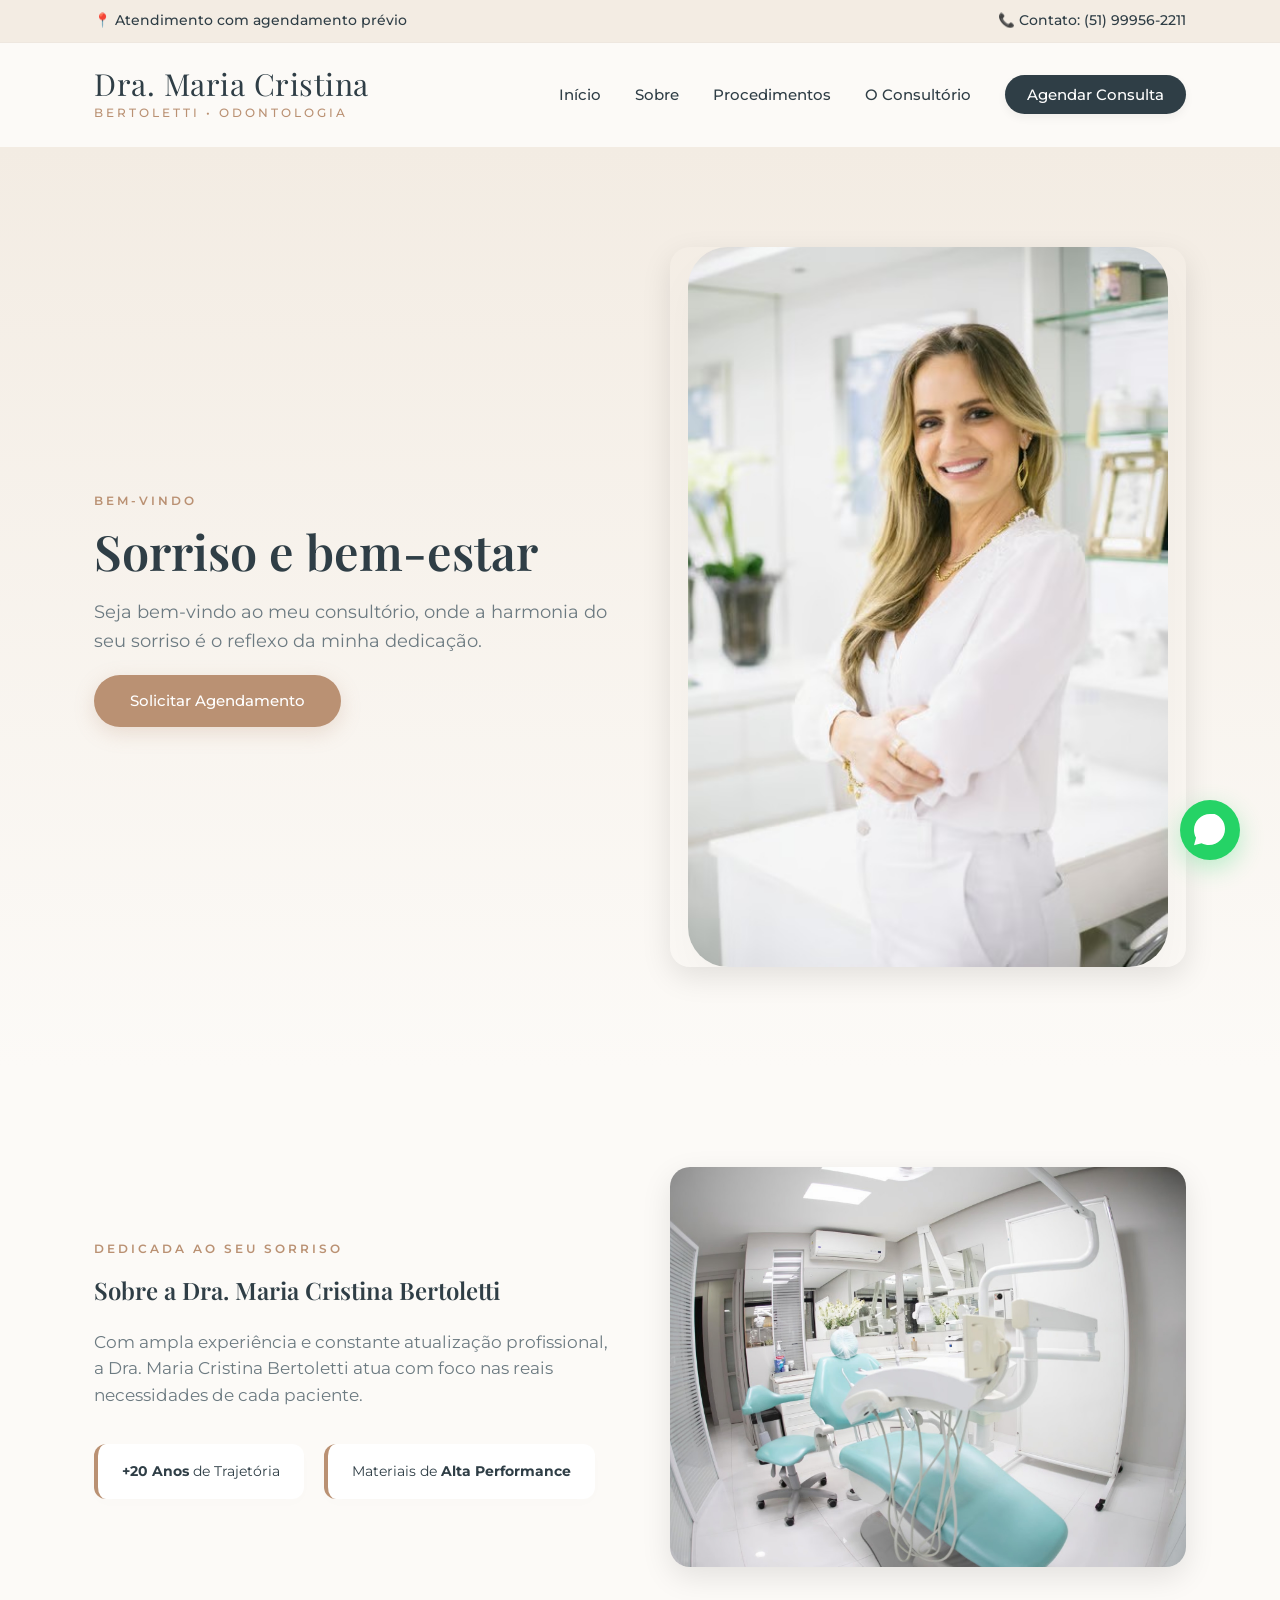
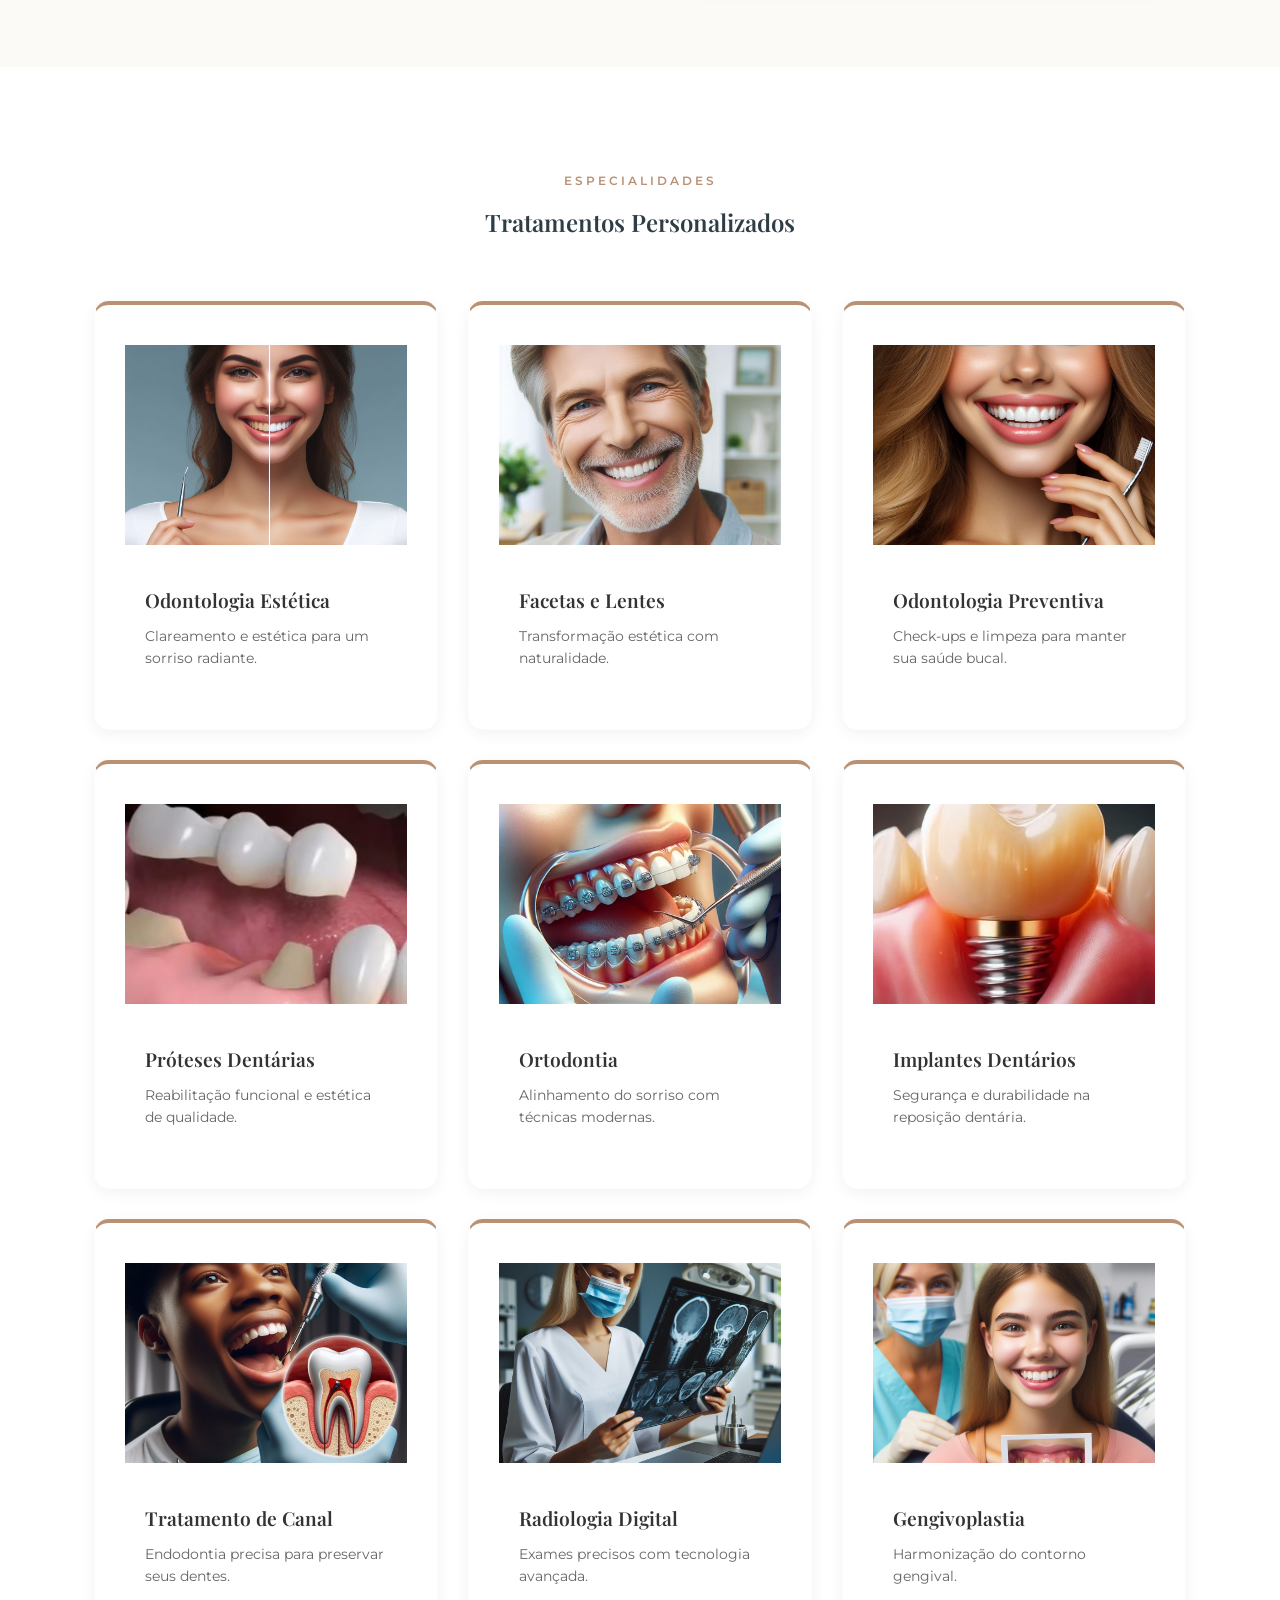
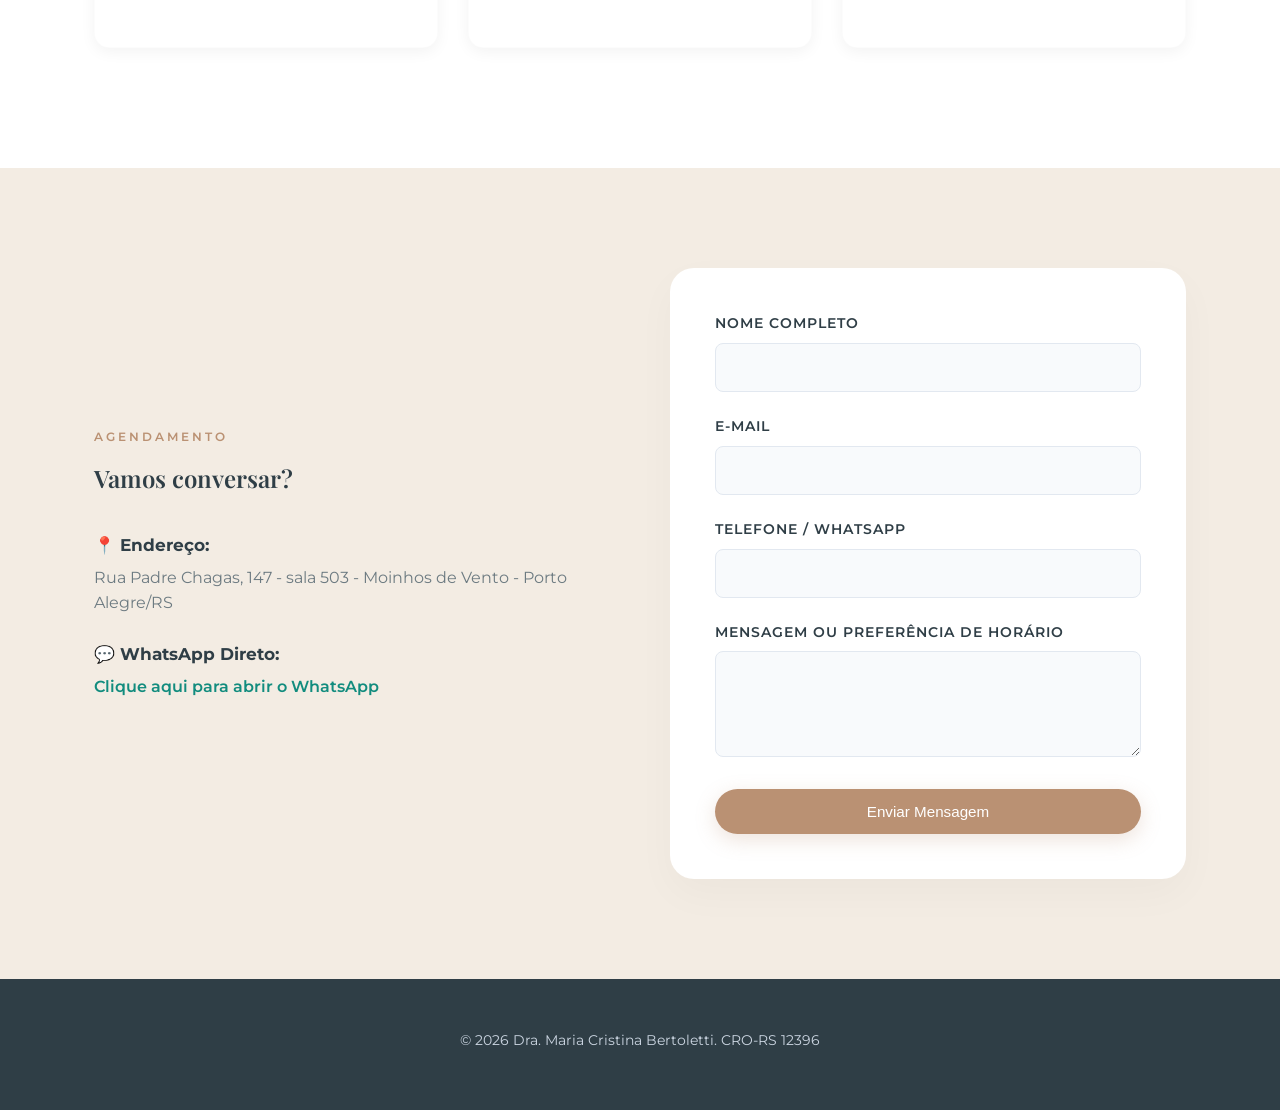
==== commit baff9057: "Refactor CSS styles and comments in index.html Updated CSS comments and adjusted styles for layout a" ====
--- a/index.html
+++ b/index.html
@@ -9,7 +9,7 @@
     <link rel="preconnect" href="https://fonts.gstatic.com" crossorigin>
     <link href="https://fonts.googleapis.com/css2?family=Montserrat:wght@300;400;500;600;700&family=Playfair+Display:ital,wght@0,400;0,600;1,400&display=swap" rel="stylesheet">
     <style>
-        /* Ajustes de Estilo para Imagens e Cards */
+        /* Ajustes de Estilo para Imagens e Layout */
         .hero-img-container, .about-img-container, .features-img-container {
             border-radius: 20px;
             overflow: hidden;
@@ -21,6 +21,21 @@
             object-fit: cover;
             display: block;
         }
+
+        /* CORREÇÃO: Título em uma única linha */
+        .hero-content h1 {
+            white-space: nowrap; /* Impede a quebra de linha */
+            font-size: clamp(2rem, 3.8vw, 3.5rem); /* Ajusta o tamanho conforme a tela */
+            margin-bottom: 20px;
+        }
+
+        @media (max-width: 768px) {
+            .hero-content h1 {
+                white-space: normal; /* Permite quebra apenas no celular para não cortar */
+                font-size: 2.2rem;
+            }
+        }
+        
         .grid-3 {
             display: grid;
             grid-template-columns: repeat(auto-fit, minmax(300px, 1fr));
@@ -163,7 +178,6 @@
                 </div>
             </div>
             <div class="contact-form-box">
-                <!-- ATENÇÃO: Atributo action="/sucesso.html" adicionado abaixo -->
                 <form name="contato-clinica" method="POST" data-netlify="true" action="/sucesso.html" class="netlify-form">
                     <input type="hidden" name="form-name" value="contato-clinica" />
                     <div class="form-group">
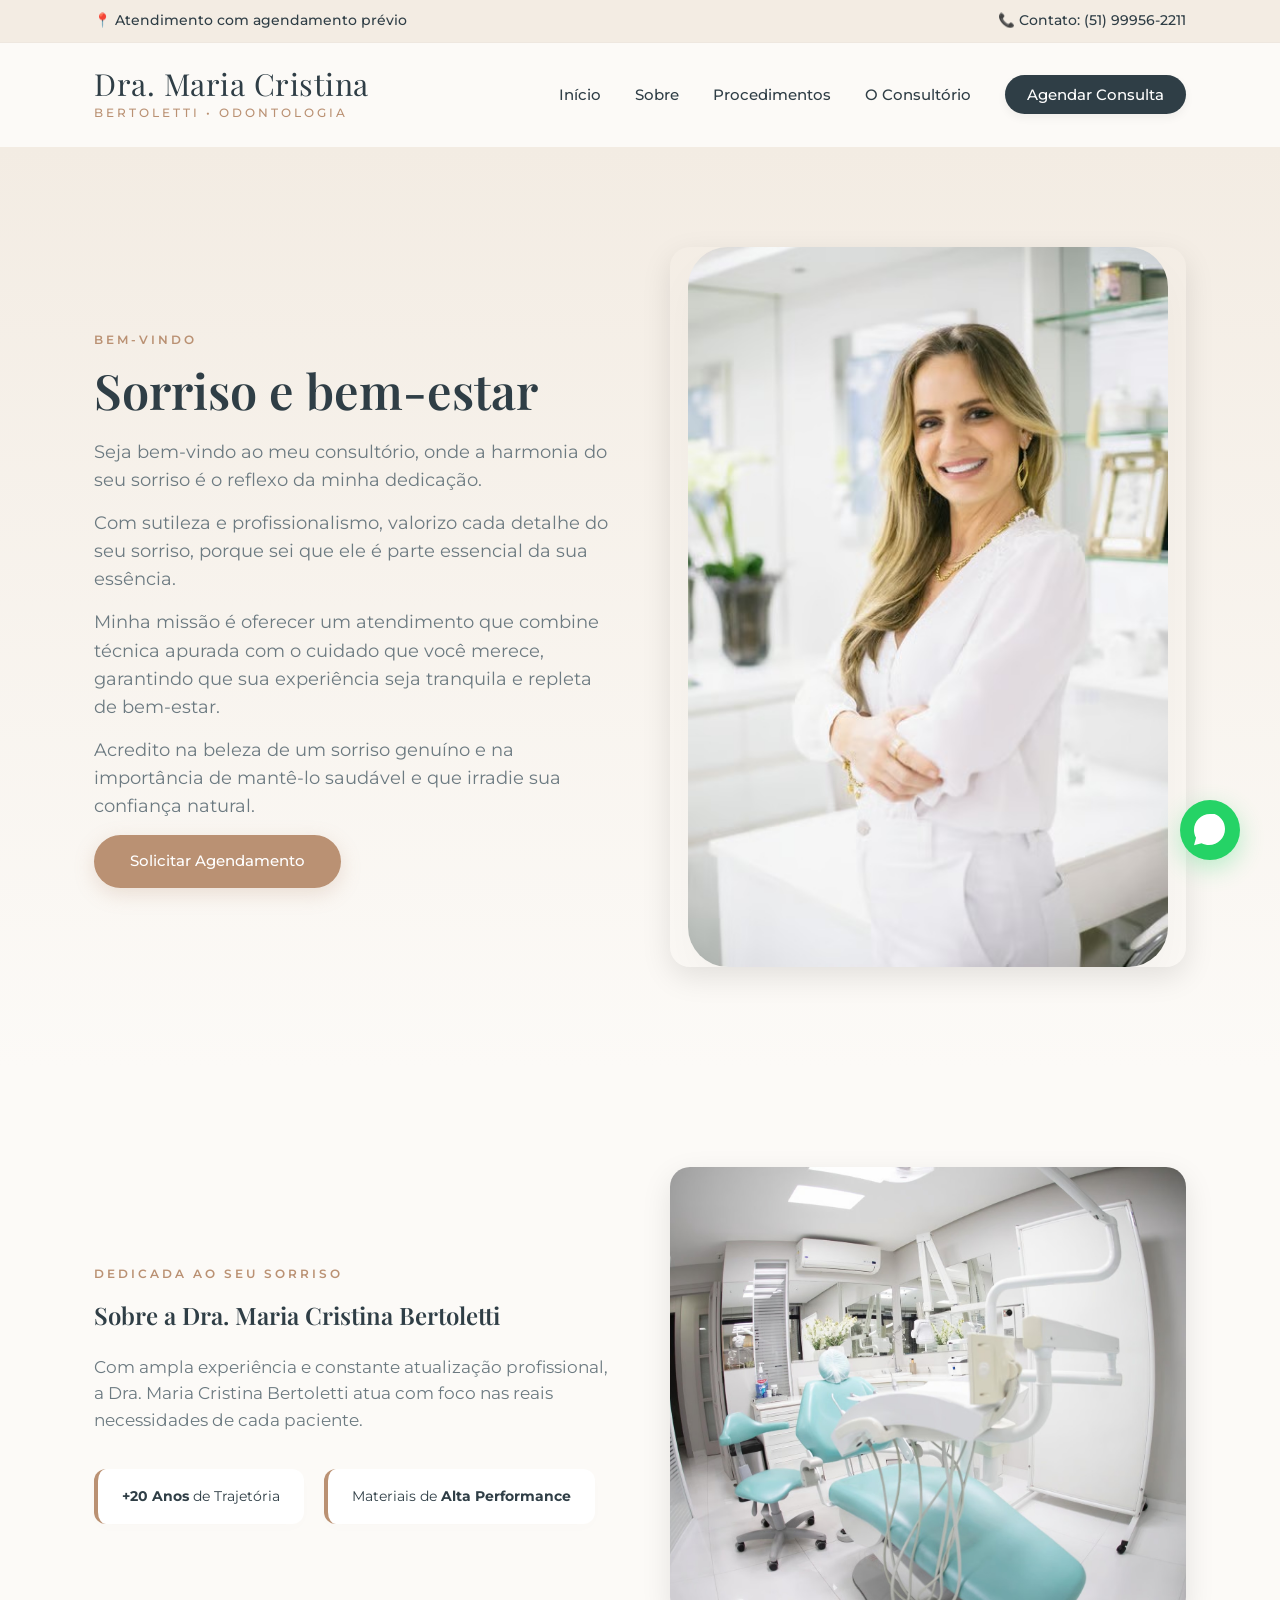
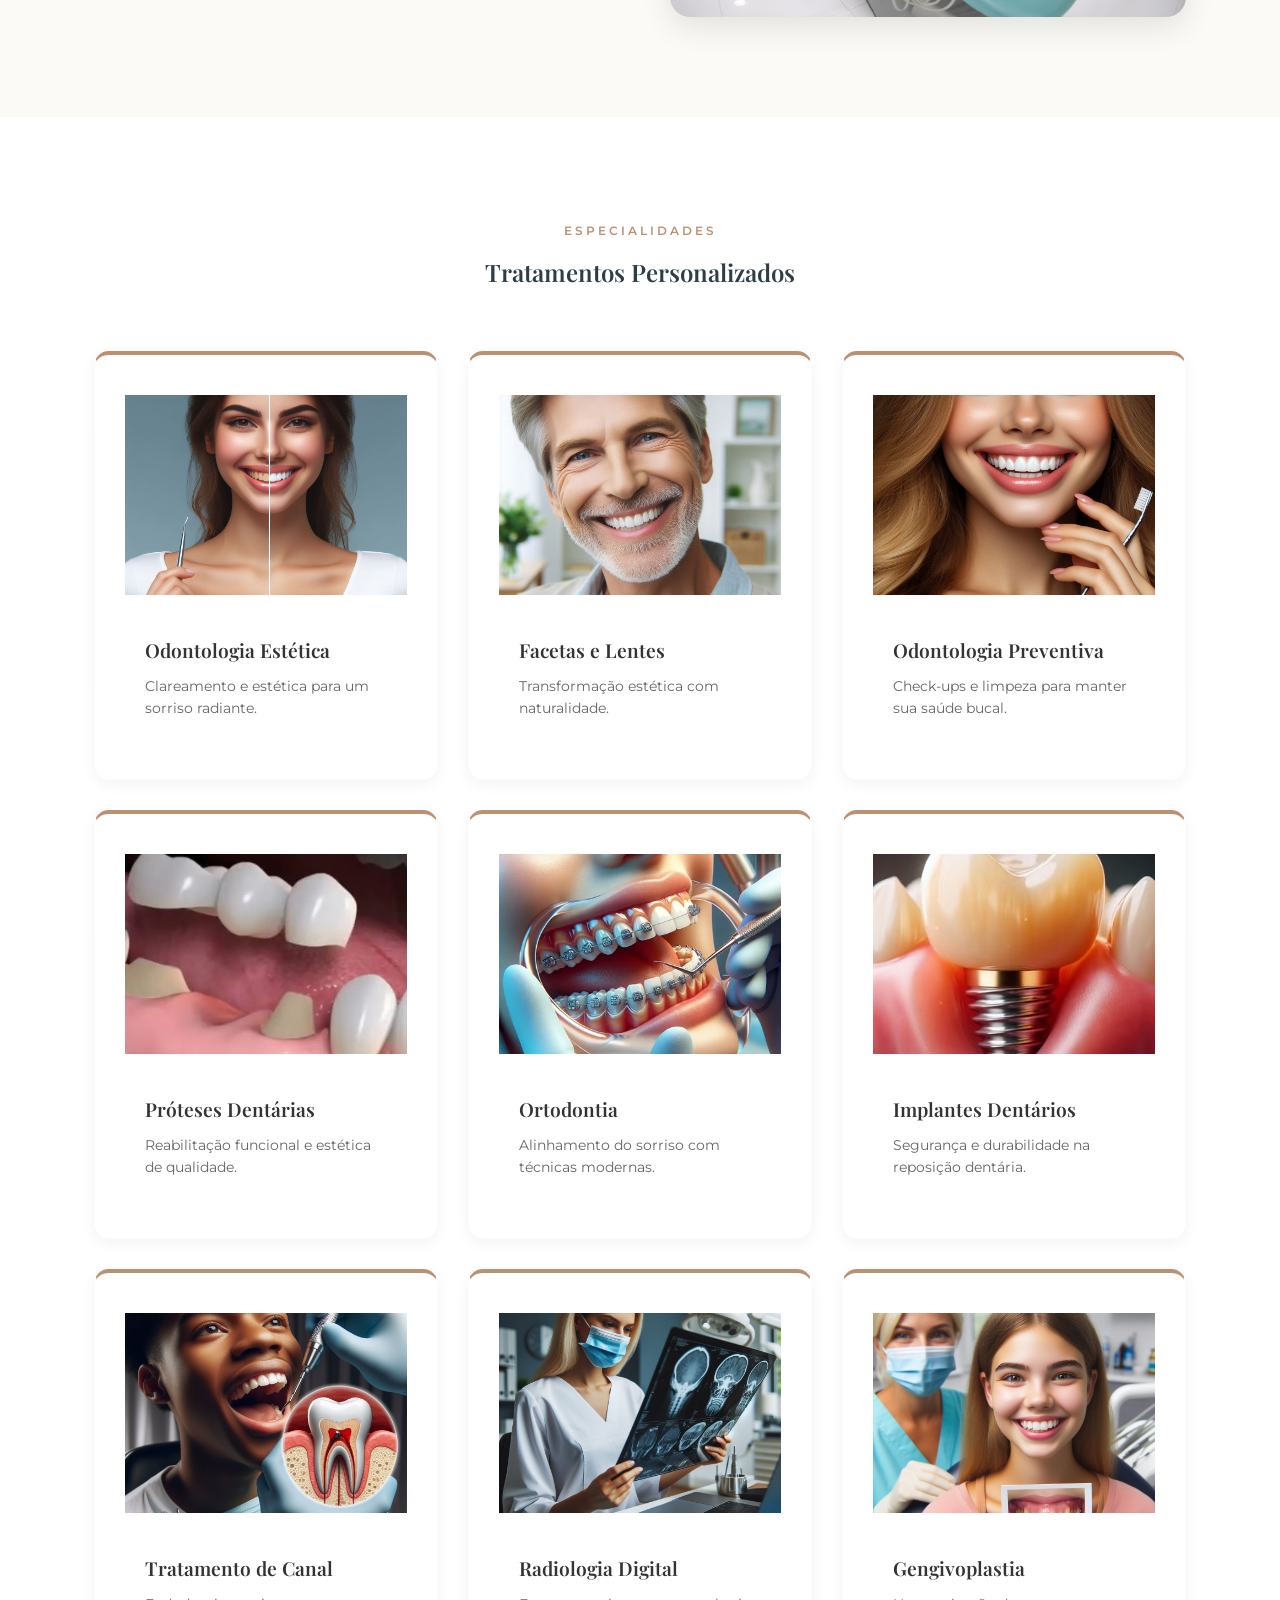
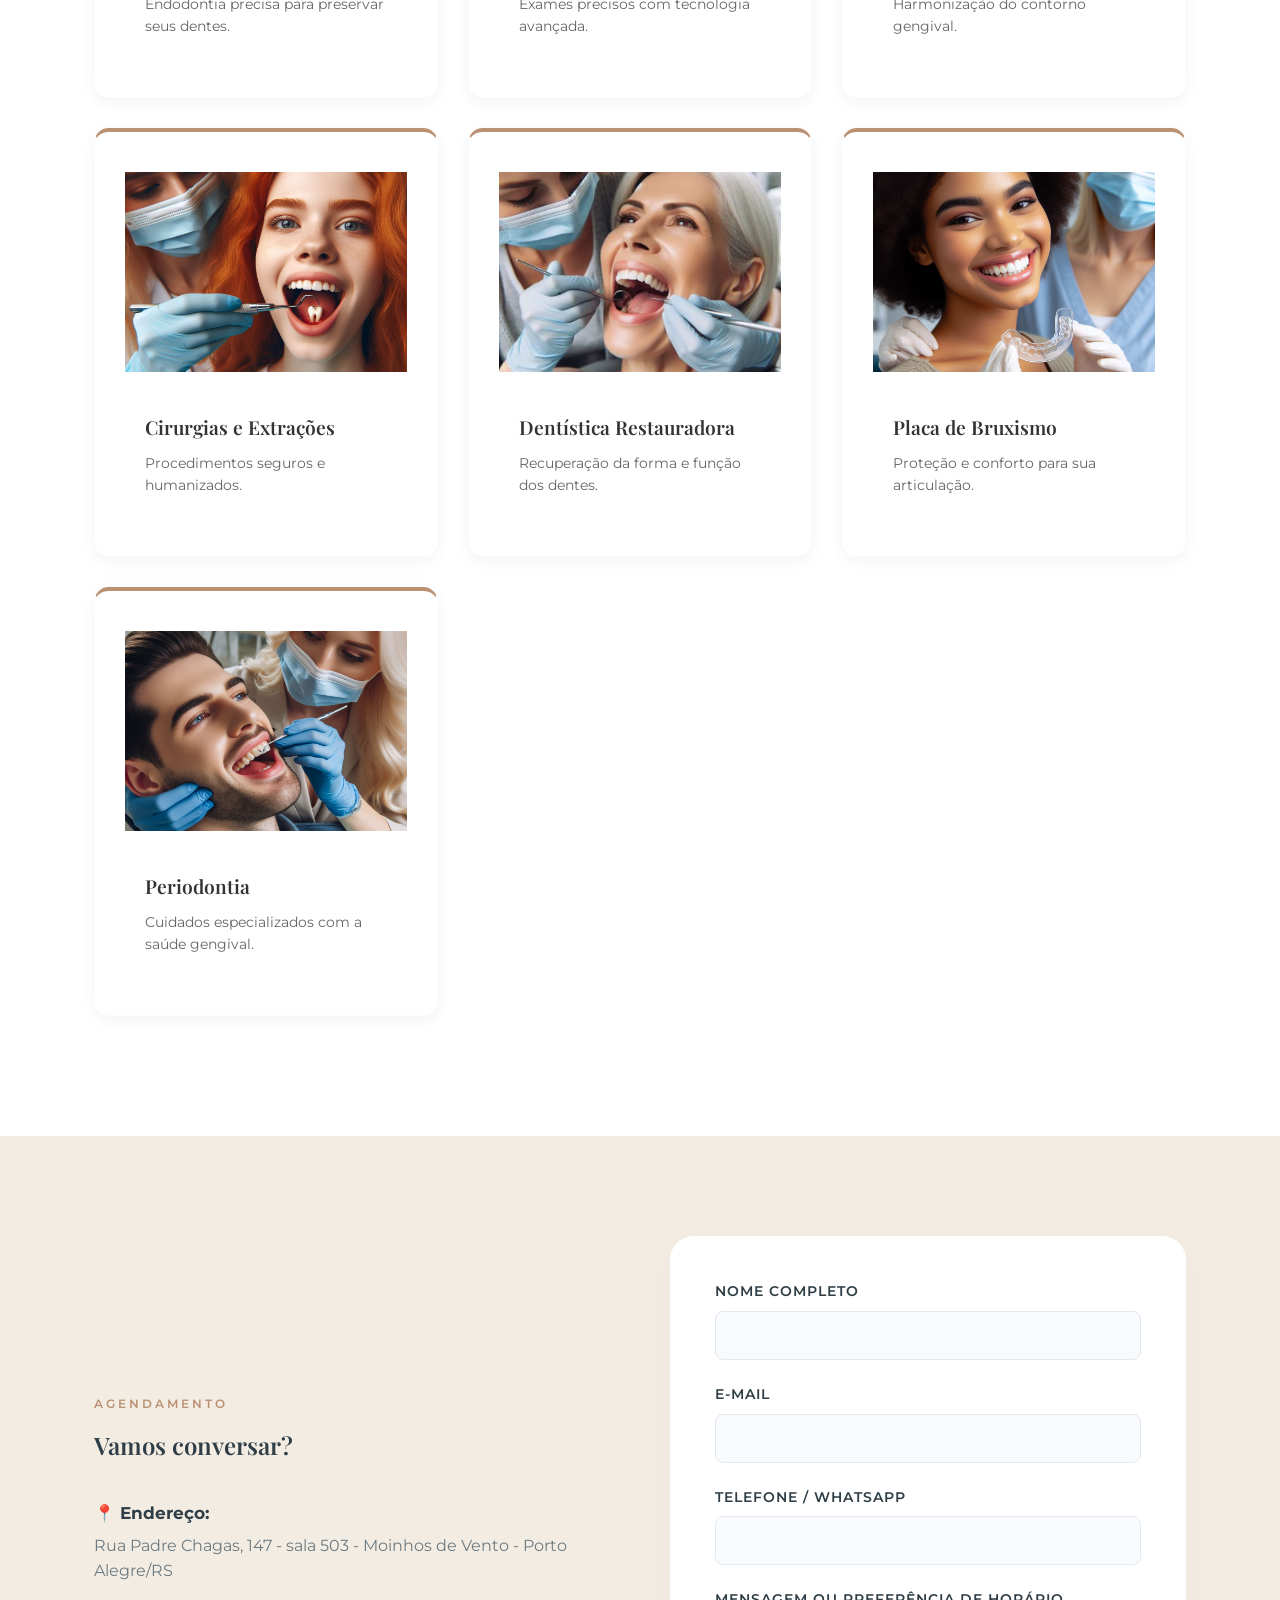
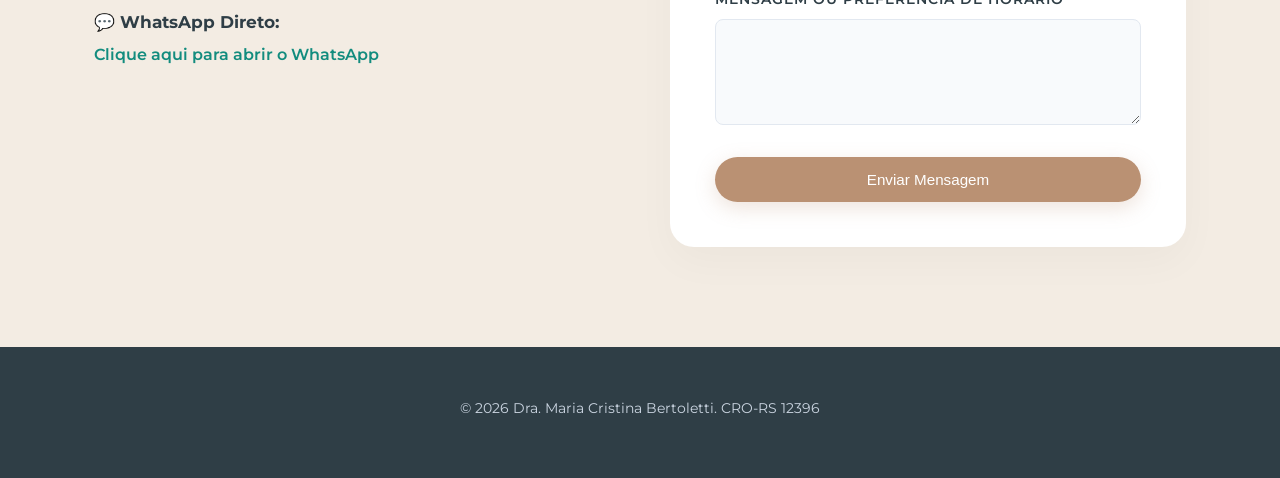
==== commit b5711ebb: "Update image height and hero section spacing Increased image height for better visual harmony and ad" ====
--- a/index.html
+++ b/index.html
@@ -17,22 +17,31 @@
         }
         .img-responsive {
             width: 100%;
-            height: 400px;
+            height: 450px; /* Aumentado levemente para harmonia com o novo texto */
             object-fit: cover;
             display: block;
         }
 
-        /* CORREÇÃO: Título em uma única linha */
+        /* Título em uma única linha */
         .hero-content h1 {
-            white-space: nowrap; /* Impede a quebra de linha */
-            font-size: clamp(2rem, 3.8vw, 3.5rem); /* Ajusta o tamanho conforme a tela */
+            white-space: nowrap;
+            font-size: clamp(2rem, 3.8vw, 3.5rem);
             margin-bottom: 20px;
+        }
+
+        /* Ajuste de espaçamento dos parágrafos no Hero */
+        .hero-content p {
+            margin-bottom: 15px;
+            line-height: 1.6;
         }
 
         @media (max-width: 768px) {
             .hero-content h1 {
-                white-space: normal; /* Permite quebra apenas no celular para não cortar */
+                white-space: normal;
                 font-size: 2.2rem;
+            }
+            .img-responsive {
+                height: 350px;
             }
         }
         
@@ -88,7 +97,11 @@
             <div class="hero-content">
                 <span class="section-tag">Bem-vindo</span>
                 <h1>Sorriso e bem-estar</h1>
+                <!-- Novo texto expandido para equilíbrio visual -->
                 <p>Seja bem-vindo ao meu consultório, onde a harmonia do seu sorriso é o reflexo da minha dedicação.</p>
+                <p>Com sutileza e profissionalismo, valorizo cada detalhe do seu sorriso, porque sei que ele é parte essencial da sua essência.</p>
+                <p>Minha missão é oferecer um atendimento que combine técnica apurada com o cuidado que você merece, garantindo que sua experiência seja tranquila e repleta de bem-estar.</p>
+                <p>Acredito na beleza de um sorriso genuíno e na importância de mantê-lo saudável e que irradie sua confiança natural.</p>
                 <div class="hero-buttons">
                     <a href="#contato" class="btn btn-primary">Solicitar Agendamento</a>
                 </div>
@@ -157,6 +170,22 @@
                     <div class="card-img-wrapper"><img src="Gengivoplastia.jpeg" alt="Gengivoplastia" class="card-img"></div>
                     <div class="card-content"><h3>Gengivoplastia</h3><p>Harmonização do contorno gengival.</p></div>
                 </div>
+                <div class="card">
+                    <div class="card-img-wrapper"><img src="Extração dentária.jpeg" alt="Extração" class="card-img"></div>
+                    <div class="card-content"><h3>Cirurgias e Extrações</h3><p>Procedimentos seguros e humanizados.</p></div>
+                </div>
+                <div class="card">
+                    <div class="card-img-wrapper"><img src="Dentistica restauradora.jpg" alt="Restaurações" class="card-img"></div>
+                    <div class="card-content"><h3>Dentística Restauradora</h3><p>Recuperação da forma e função dos dentes.</p></div>
+                </div>
+                <div class="card">
+                    <div class="card-img-wrapper"><img src="Placa de bruxismo.jpeg" alt="Bruxismo" class="card-img"></div>
+                    <div class="card-content"><h3>Placa de Bruxismo</h3><p>Proteção e conforto para sua articulação.</p></div>
+                </div>
+                <div class="card">
+                    <div class="card-img-wrapper"><img src="Periodontia.jpeg" alt="Periodontia" class="card-img"></div>
+                    <div class="card-content"><h3>Periodontia</h3><p>Cuidados especializados com a saúde gengival.</p></div>
+                </div>
             </div>
         </div>
     </section>
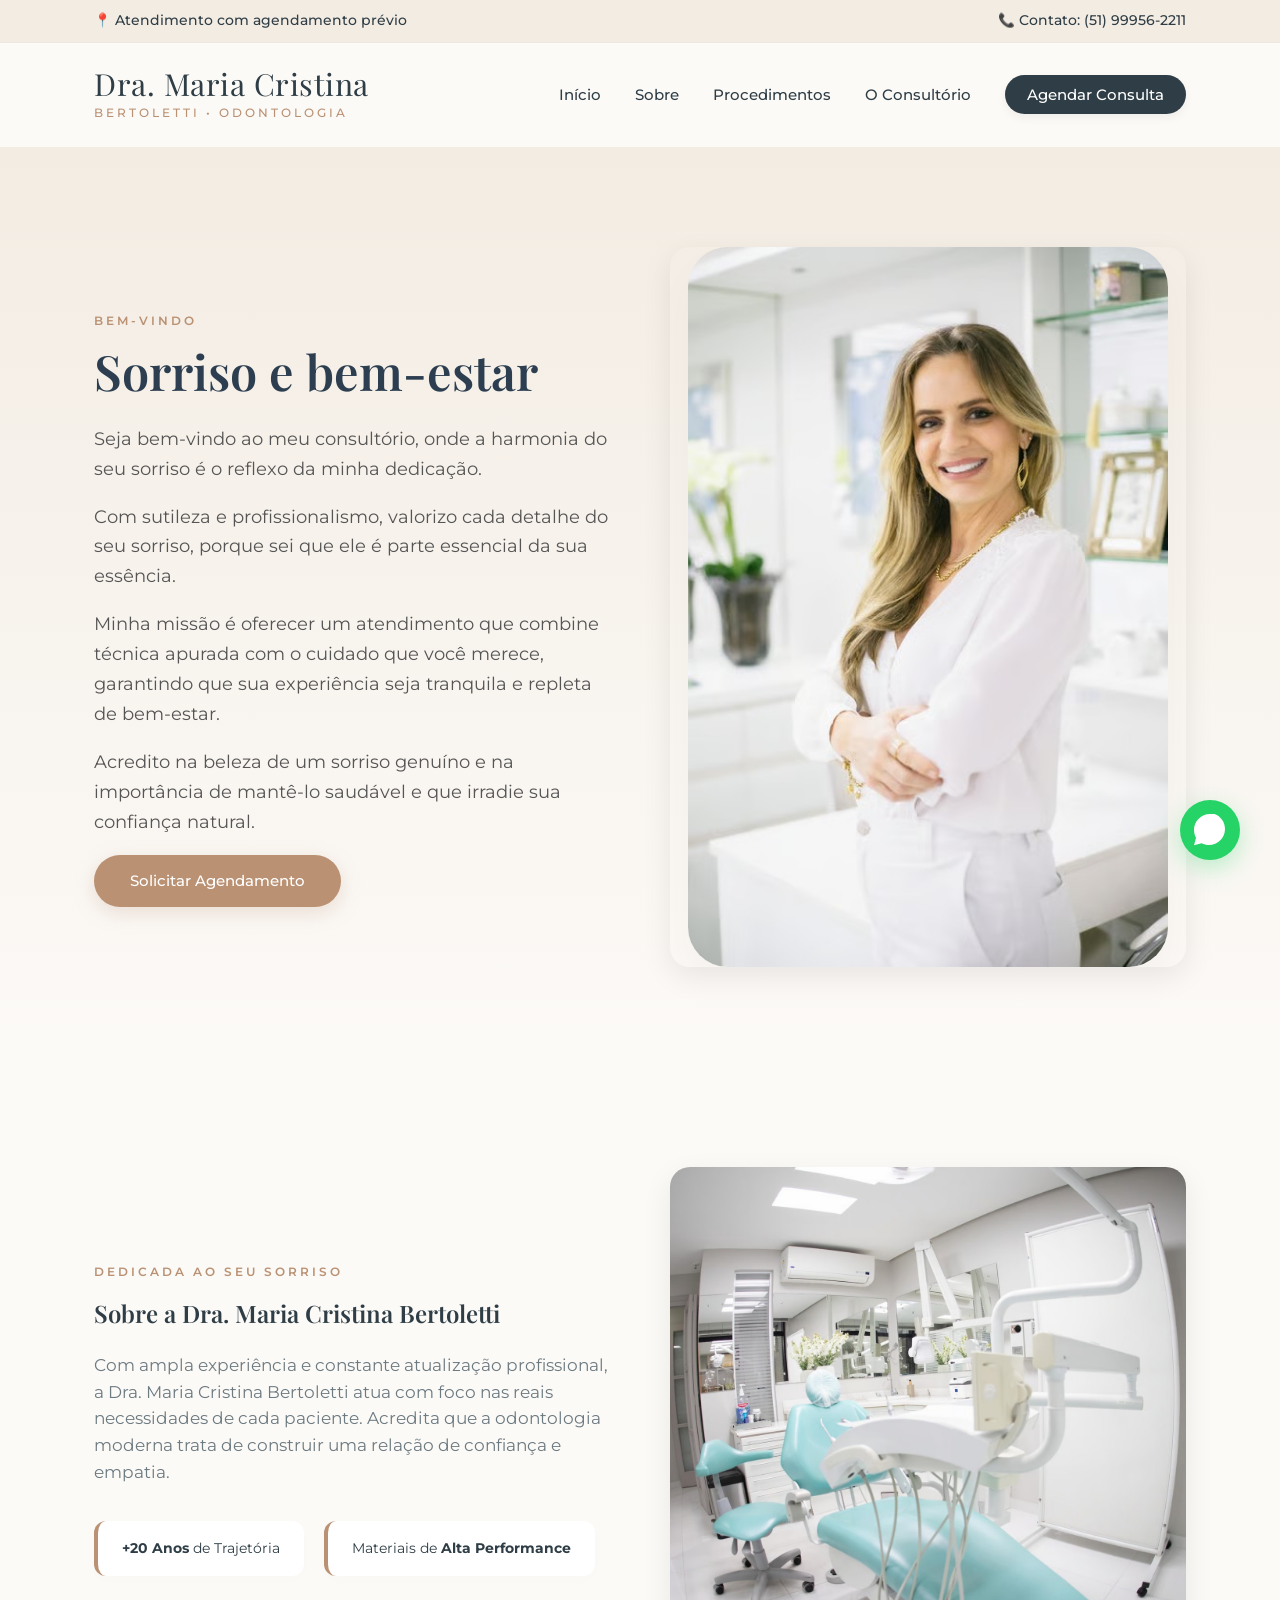
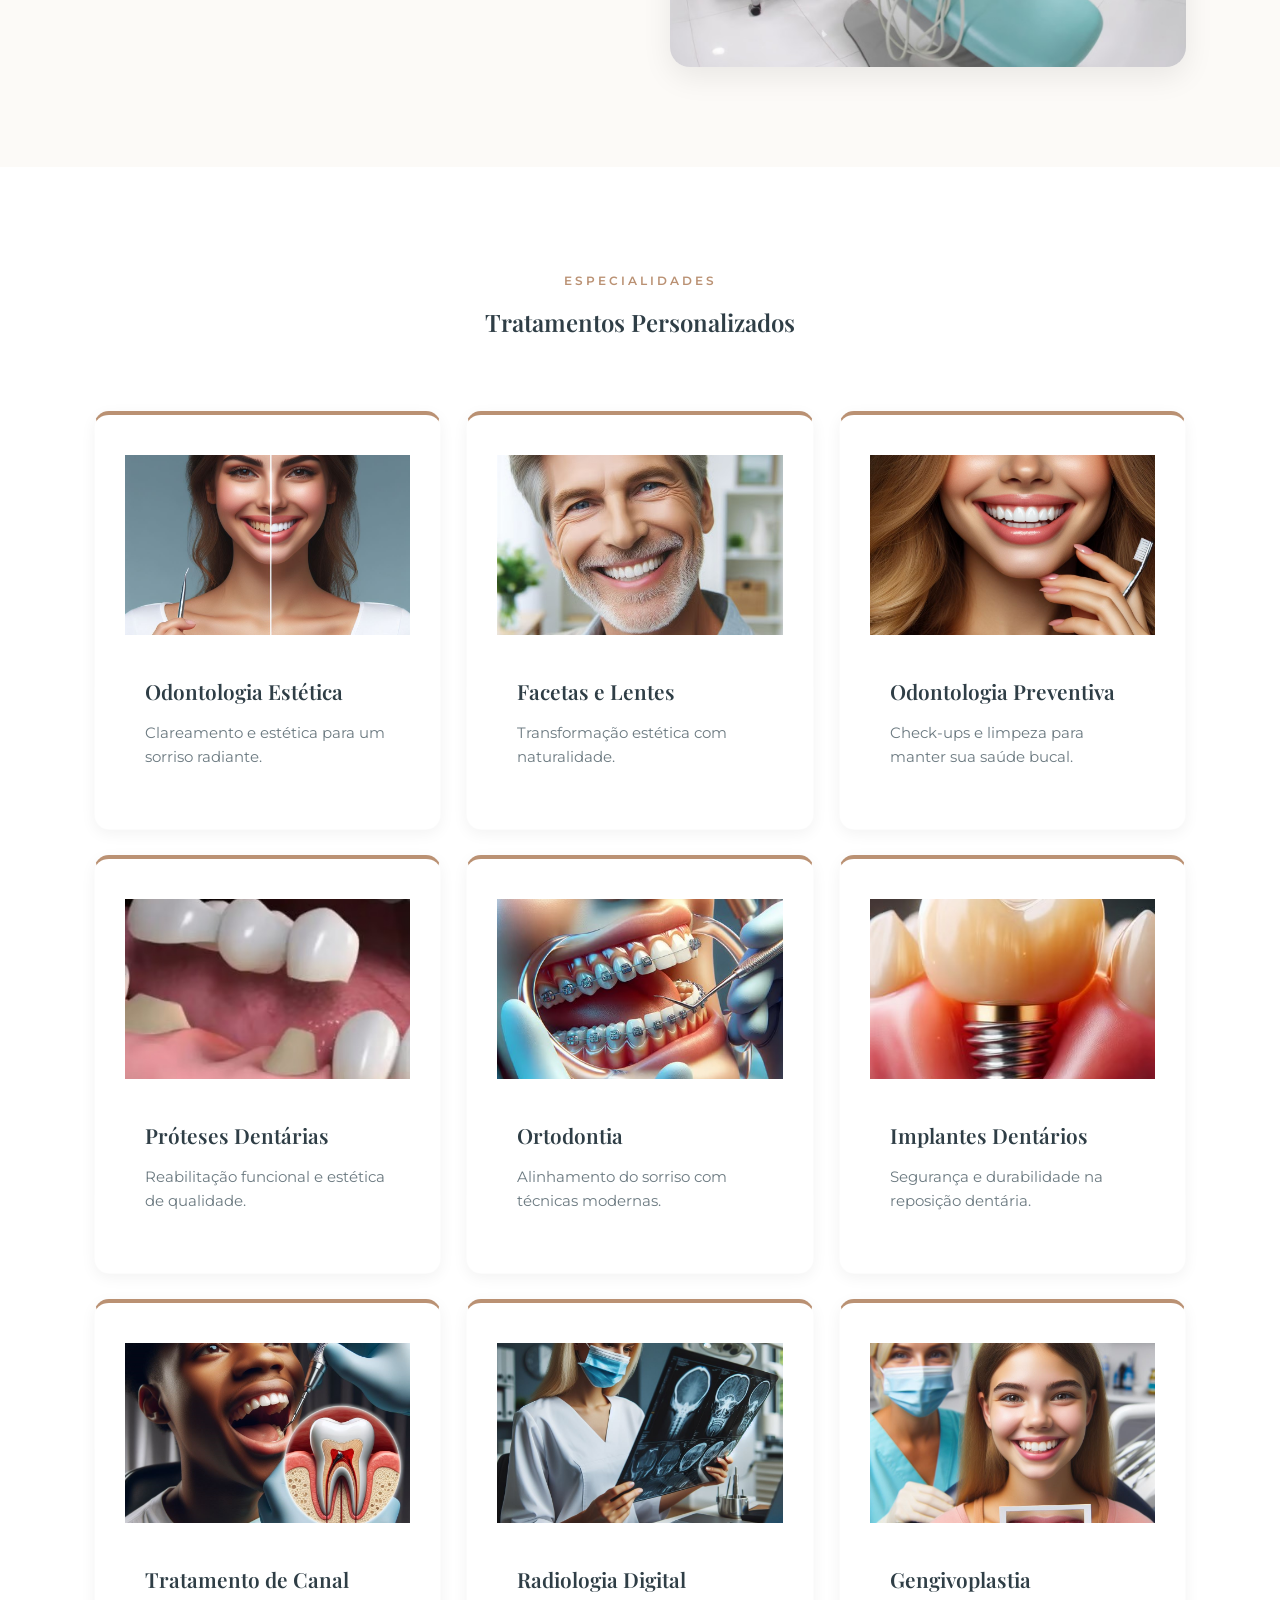
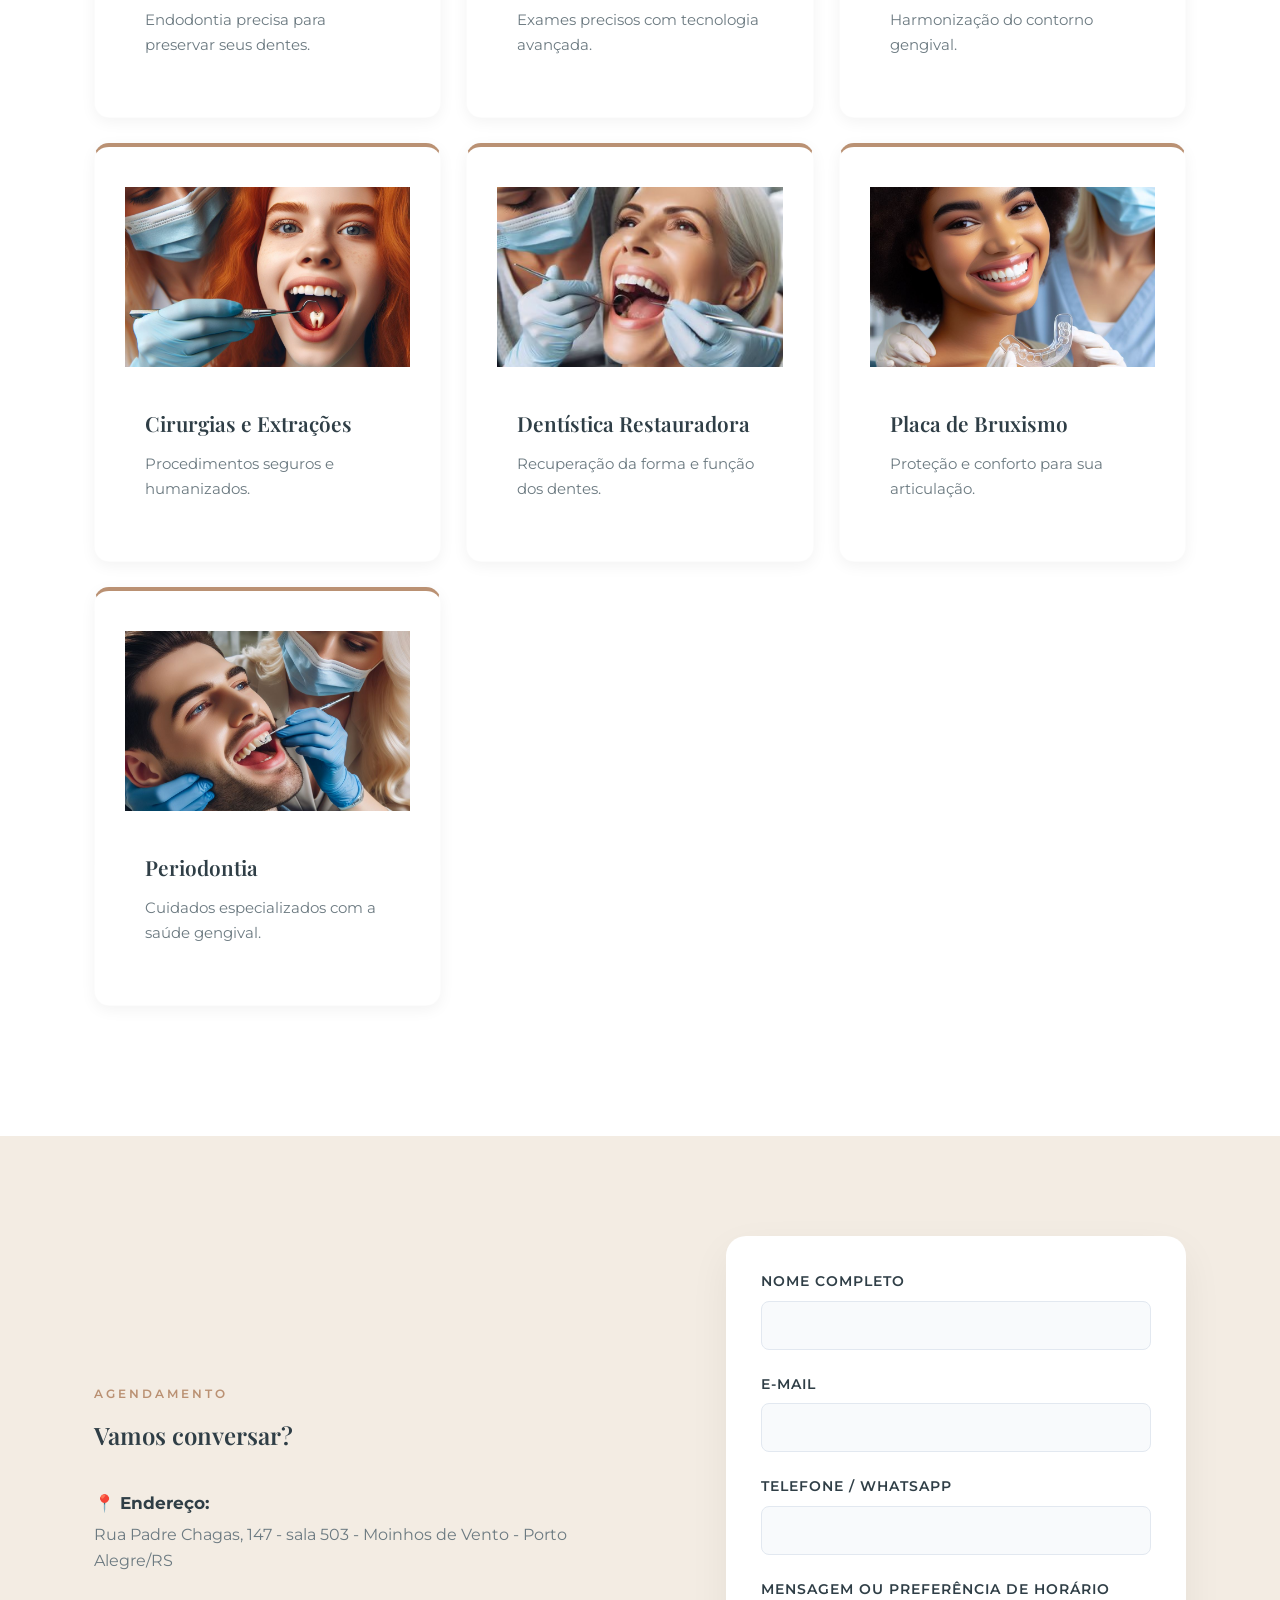
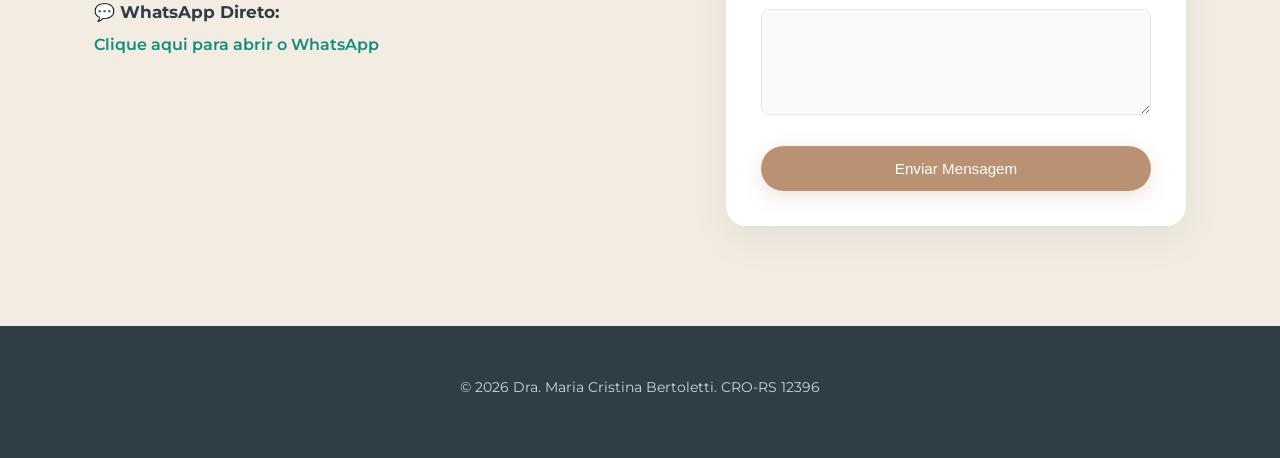
==== commit c33a54eb: "Refactor styles and update content for clarity Updated styles for visual harmony and responsiveness." ====
--- a/index.html
+++ b/index.html
@@ -9,64 +9,79 @@
     <link rel="preconnect" href="https://fonts.gstatic.com" crossorigin>
     <link href="https://fonts.googleapis.com/css2?family=Montserrat:wght@300;400;500;600;700&family=Playfair+Display:ital,wght@0,400;0,600;1,400&display=swap" rel="stylesheet">
     <style>
-        /* Ajustes de Estilo para Imagens e Layout */
+        /* --- AJUSTES DE HARMONIA VISUAL --- */
+        
+        /* 1. Imagens com bordas suaves e sombras leves */
         .hero-img-container, .about-img-container, .features-img-container {
             border-radius: 20px;
             overflow: hidden;
-            box-shadow: 0 10px 30px rgba(0,0,0,0.1);
-        }
+            box-shadow: 0 10px 30px rgba(0,0,0,0.08);
+        }
+        
         .img-responsive {
             width: 100%;
-            height: 450px; /* Aumentado levemente para harmonia com o novo texto */
+            height: 500px; /* Altura ajustada para equilibrar com o novo texto longo */
             object-fit: cover;
             display: block;
         }
 
-        /* Título em uma única linha */
+        /* 2. Título Hero em linha única (Desktop) */
         .hero-content h1 {
             white-space: nowrap;
             font-size: clamp(2rem, 3.8vw, 3.5rem);
-            margin-bottom: 20px;
-        }
-
-        /* Ajuste de espaçamento dos parágrafos no Hero */
+            margin-bottom: 25px;
+            color: #2c3e50;
+        }
+
         .hero-content p {
-            margin-bottom: 15px;
-            line-height: 1.6;
-        }
-
-        @media (max-width: 768px) {
-            .hero-content h1 {
-                white-space: normal;
-                font-size: 2.2rem;
-            }
-            .img-responsive {
-                height: 350px;
-            }
-        }
-        
+            margin-bottom: 18px;
+            line-height: 1.7;
+            color: #555;
+        }
+
+        /* 3. Grid de Tratamentos Otimizado */
         .grid-3 {
             display: grid;
-            grid-template-columns: repeat(auto-fit, minmax(300px, 1fr));
-            gap: 30px;
-            padding: 20px 0;
-        }
+            grid-template-columns: repeat(auto-fit, minmax(280px, 1fr));
+            gap: 25px;
+            padding: 30px 0;
+        }
+
         .card {
             background: #fff;
             border-radius: 15px;
             overflow: hidden;
             box-shadow: 0 4px 15px rgba(0,0,0,0.05);
             transition: transform 0.3s ease;
-            display: flex;
-            flex-direction: column;
-        }
-        .card:hover { transform: translateY(-5px); }
-        .card-img-wrapper { width: 100%; height: 200px; overflow: hidden; }
-        .card-img { width: 100%; height: 100%; object-fit: cover; transition: transform 0.5s ease; }
+        }
+
+        .card:hover { transform: translateY(-8px); }
+        .card-img-wrapper { width: 100%; height: 180px; overflow: hidden; }
+        .card-img { width: 100%; height: 100%; object-fit: cover; transition: transform 0.6s ease; }
         .card:hover .card-img { transform: scale(1.1); }
-        .card-content { padding: 20px; flex-grow: 1; }
-        .card h3 { margin-bottom: 10px; font-size: 1.2rem; color: #333; }
-        .card p { font-size: 0.9rem; color: #666; line-height: 1.5; }
+        .card-content { padding: 20px; }
+
+        /* 4. CORREÇÃO: Harmonização do Formulário de Contato */
+        .contact-section .container {
+            align-items: center; /* Alinha texto e form verticalmente pelo centro */
+        }
+
+        .contact-form-box {
+            max-width: 460px; /* Reduzido para não dominar a seção */
+            width: 100%;
+            margin-left: auto; /* Empurra para a direita na grade */
+            padding: 35px;
+            background: #fff;
+            border-radius: 20px;
+            box-shadow: 0 15px 40px rgba(0,0,0,0.06);
+        }
+
+        /* Responsividade */
+        @media (max-width: 992px) {
+            .hero-content h1 { white-space: normal; font-size: 2.5rem; }
+            .contact-form-box { margin: 30px auto 0; }
+            .img-responsive { height: 380px; }
+        }
     </style>
 </head>
 <body>
@@ -76,6 +91,7 @@
             <span>📞 Contato: (51) 99956-2211</span>
         </div>
     </div>
+    
     <header class="main-header">
         <div class="container row-between navbar">
             <div class="logo">
@@ -97,7 +113,6 @@
             <div class="hero-content">
                 <span class="section-tag">Bem-vindo</span>
                 <h1>Sorriso e bem-estar</h1>
-                <!-- Novo texto expandido para equilíbrio visual -->
                 <p>Seja bem-vindo ao meu consultório, onde a harmonia do seu sorriso é o reflexo da minha dedicação.</p>
                 <p>Com sutileza e profissionalismo, valorizo cada detalhe do seu sorriso, porque sei que ele é parte essencial da sua essência.</p>
                 <p>Minha missão é oferecer um atendimento que combine técnica apurada com o cuidado que você merece, garantindo que sua experiência seja tranquila e repleta de bem-estar.</p>
@@ -117,7 +132,7 @@
             <div class="about-text">
                 <span class="section-tag">Dedicada ao seu Sorriso</span>
                 <h2>Sobre a Dra. Maria Cristina Bertoletti</h2>
-                <p>Com ampla experiência e constante atualização profissional, a Dra. Maria Cristina Bertoletti atua com foco nas reais necessidades de cada paciente.</p>
+                <p>Com ampla experiência e constante atualização profissional, a Dra. Maria Cristina Bertoletti atua com foco nas reais necessidades de cada paciente. Acredita que a odontologia moderna trata de construir uma relação de confiança e empatia.</p>
                 <div class="badges">
                     <div class="badge-item"><strong>+20 Anos</strong> de Trajetória</div>
                     <div class="badge-item">Materiais de <strong>Alta Performance</strong></div>
@@ -236,6 +251,7 @@
             <p>&copy; 2026 Dra. Maria Cristina Bertoletti. CRO-RS 12396</p>
         </div>
     </footer>
+    
     <a href="https://wa.me/5551999562211" class="whatsapp-float" target="_blank">
         <svg viewBox="0 0 32 32" class="whatsapp-icon"><path d="M16 0c-8.837 0-16 7.163-16 16 0 2.825.733 5.483 2.017 7.792l-2.017 7.371 7.554-1.983c2.242 1.196 4.8 1.82 7.446 1.82 8.837 0 16-7.163 16-16s-7.163-16-16-16z" fill="#FFF"/></svg>
     </a>
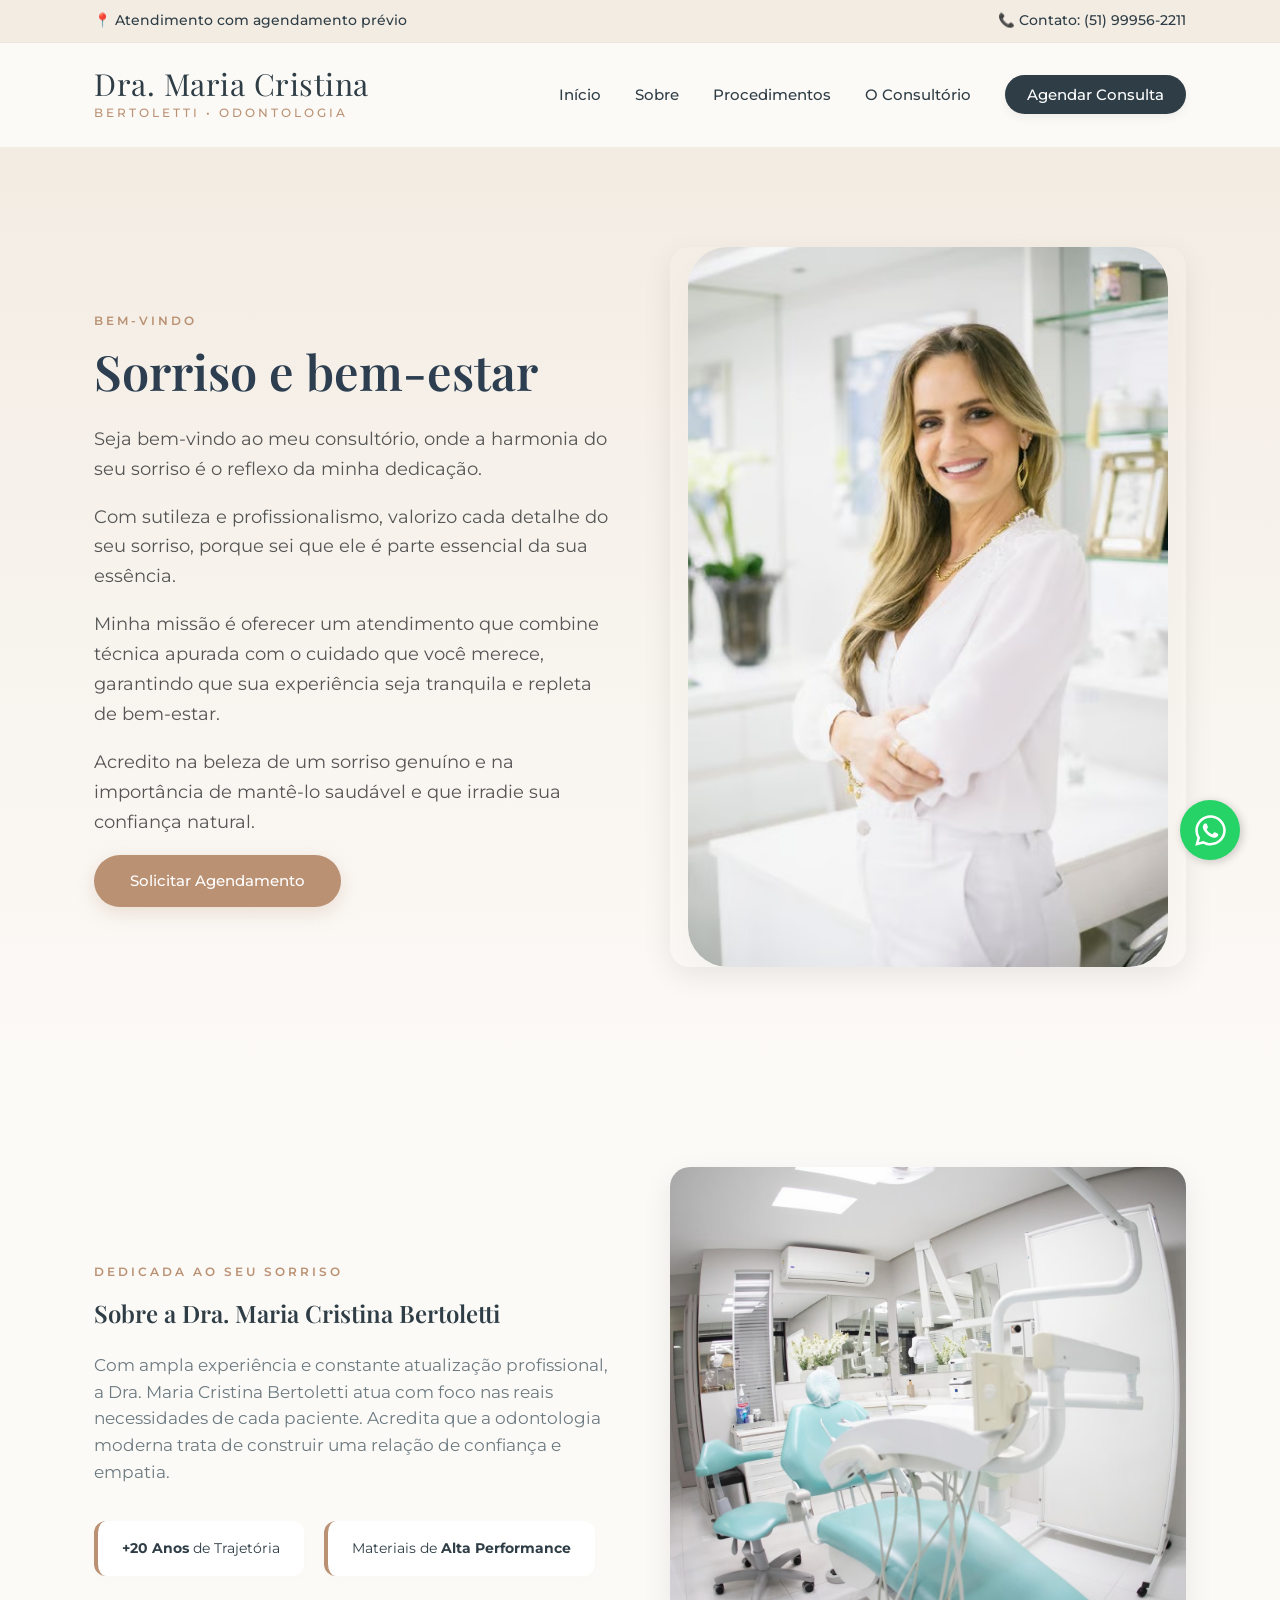
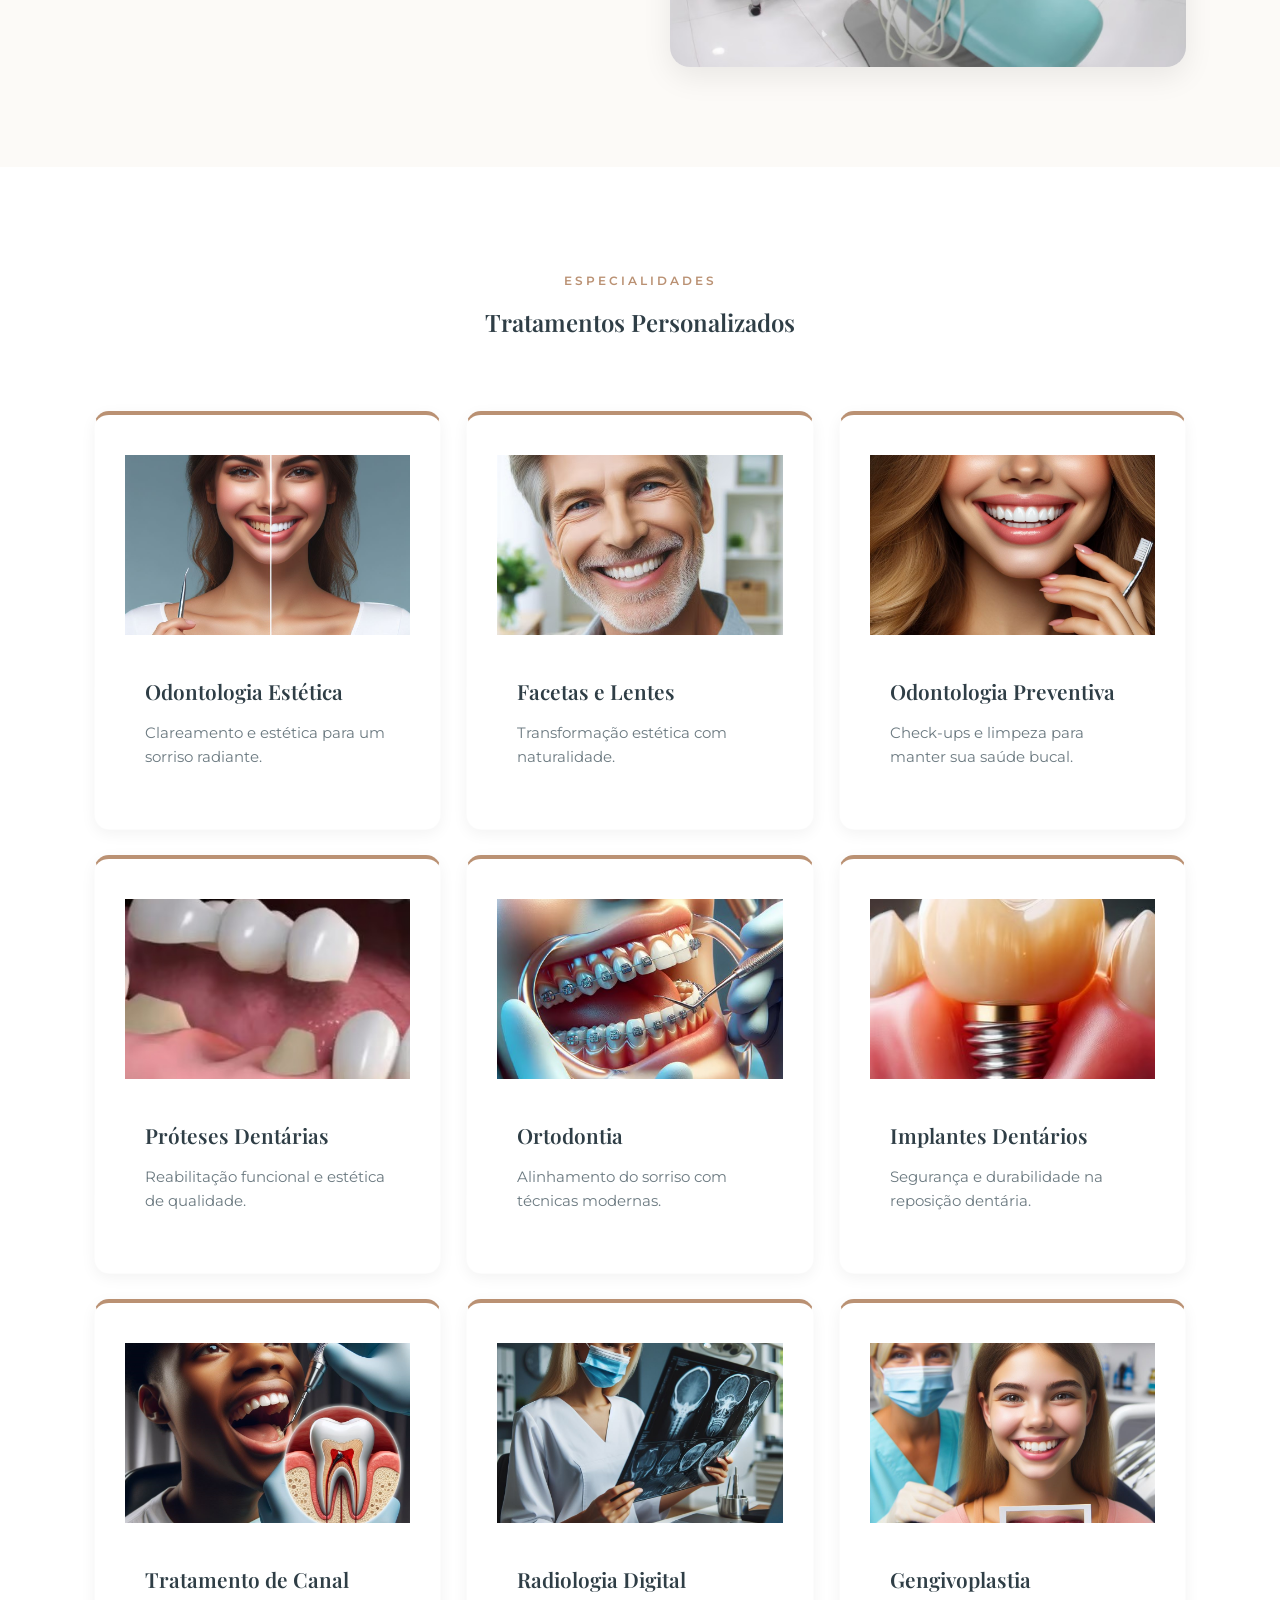
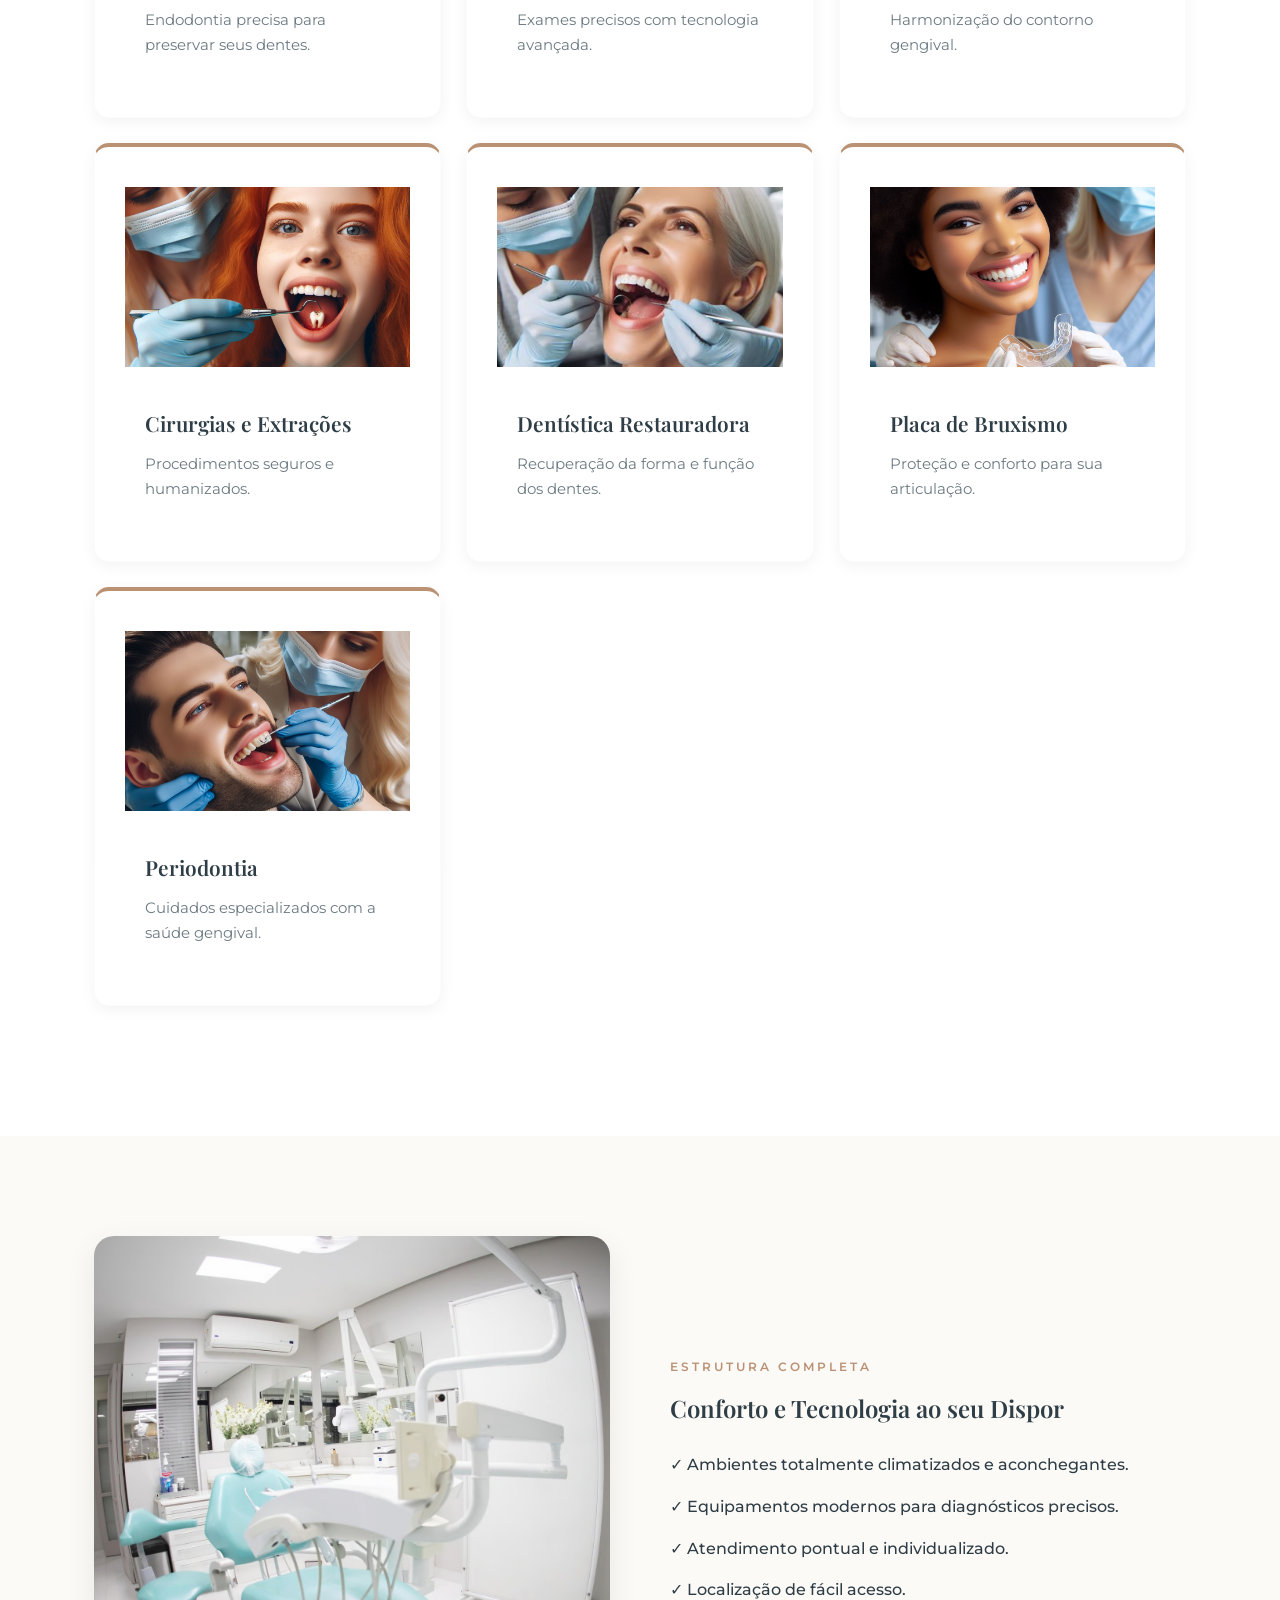
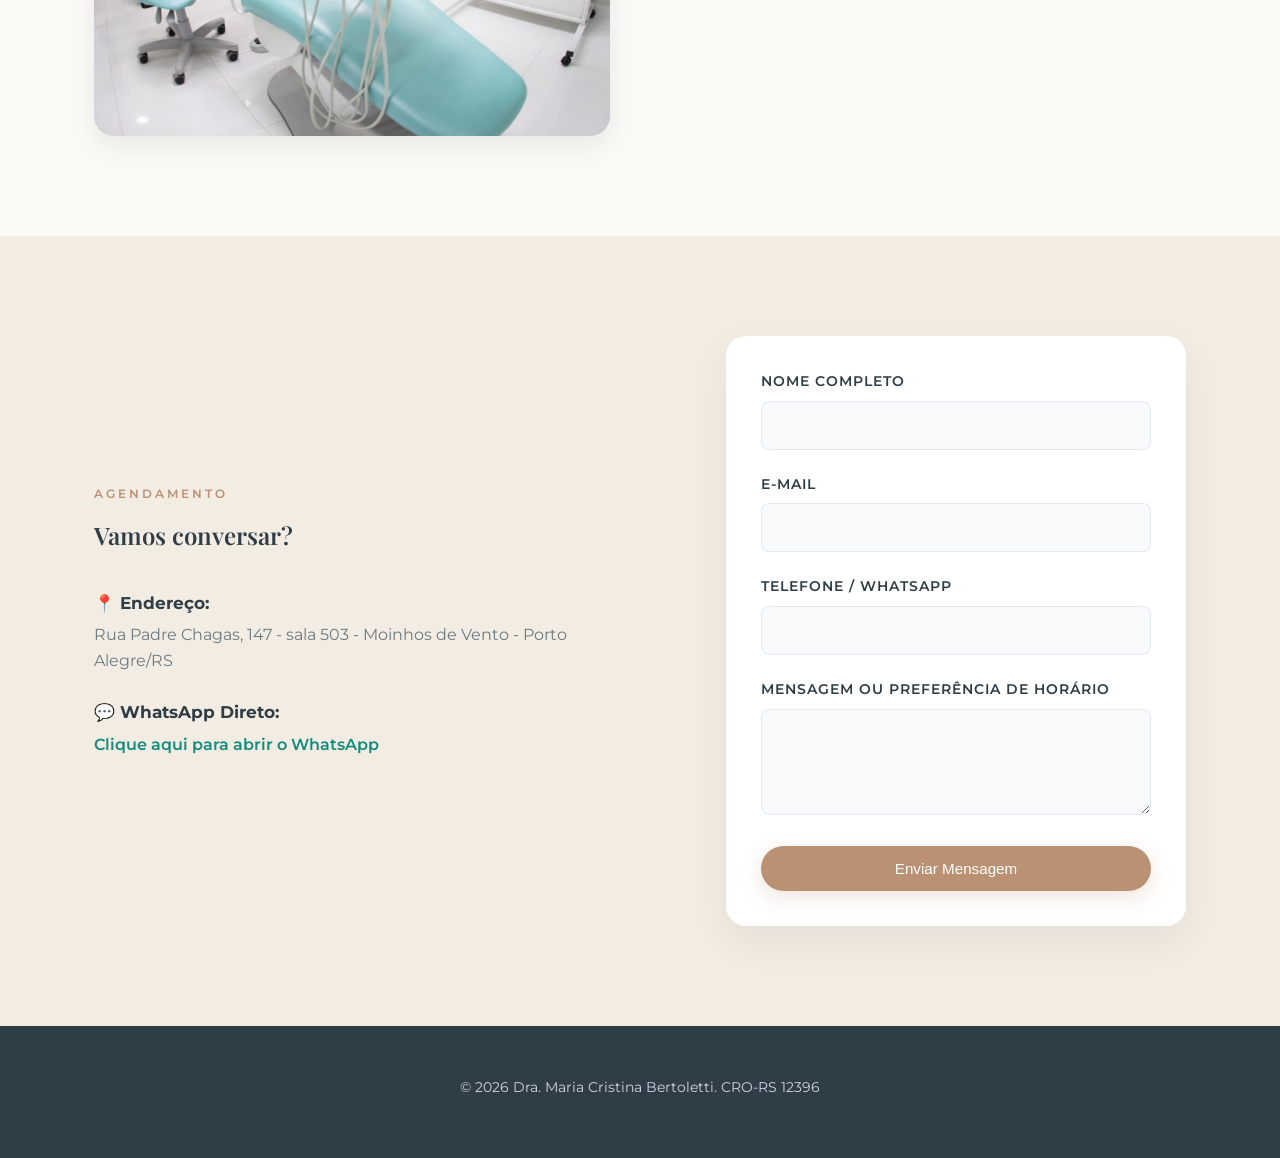
==== commit 1634c651: "Update index.html" ====
--- a/index.html
+++ b/index.html
@@ -9,9 +9,8 @@
     <link rel="preconnect" href="https://fonts.gstatic.com" crossorigin>
     <link href="https://fonts.googleapis.com/css2?family=Montserrat:wght@300;400;500;600;700&family=Playfair+Display:ital,wght@0,400;0,600;1,400&display=swap" rel="stylesheet">
     <style>
-        /* --- AJUSTES DE HARMONIA VISUAL --- */
+        /* --- AJUSTES DE HARMONIA E ÍCONES --- */
         
-        /* 1. Imagens com bordas suaves e sombras leves */
         .hero-img-container, .about-img-container, .features-img-container {
             border-radius: 20px;
             overflow: hidden;
@@ -20,12 +19,11 @@
         
         .img-responsive {
             width: 100%;
-            height: 500px; /* Altura ajustada para equilibrar com o novo texto longo */
+            height: 500px;
             object-fit: cover;
             display: block;
         }
 
-        /* 2. Título Hero em linha única (Desktop) */
         .hero-content h1 {
             white-space: nowrap;
             font-size: clamp(2rem, 3.8vw, 3.5rem);
@@ -39,7 +37,6 @@
             color: #555;
         }
 
-        /* 3. Grid de Tratamentos Otimizado */
         .grid-3 {
             display: grid;
             grid-template-columns: repeat(auto-fit, minmax(280px, 1fr));
@@ -61,26 +58,53 @@
         .card:hover .card-img { transform: scale(1.1); }
         .card-content { padding: 20px; }
 
-        /* 4. CORREÇÃO: Harmonização do Formulário de Contato */
-        .contact-section .container {
-            align-items: center; /* Alinha texto e form verticalmente pelo centro */
-        }
-
+        /* Harmonização do Formulário */
         .contact-form-box {
-            max-width: 460px; /* Reduzido para não dominar a seção */
+            max-width: 460px;
             width: 100%;
-            margin-left: auto; /* Empurra para a direita na grade */
+            margin-left: auto;
             padding: 35px;
             background: #fff;
             border-radius: 20px;
             box-shadow: 0 15px 40px rgba(0,0,0,0.06);
         }
 
-        /* Responsividade */
+        /* CORREÇÃO: Estilo do Botão WhatsApp Flutuante */
+        .whatsapp-float {
+            position: fixed;
+            width: 60px;
+            height: 60px;
+            bottom: 40px;
+            right: 40px;
+            background-color: #25d366;
+            color: #FFF;
+            border-radius: 50px;
+            text-align: center;
+            font-size: 30px;
+            box-shadow: 2px 2px 10px rgba(0,0,0,0.2);
+            z-index: 1000;
+            display: flex;
+            align-items: center;
+            justify-content: center;
+            transition: transform 0.3s ease;
+        }
+
+        .whatsapp-float:hover {
+            transform: scale(1.1);
+            background-color: #128c7e;
+        }
+
+        .whatsapp-icon-svg {
+            width: 35px;
+            height: 35px;
+            fill: white;
+        }
+
         @media (max-width: 992px) {
             .hero-content h1 { white-space: normal; font-size: 2.5rem; }
             .contact-form-box { margin: 30px auto 0; }
             .img-responsive { height: 380px; }
+            .whatsapp-float { width: 50px; height: 50px; bottom: 20px; right: 20px; }
         }
     </style>
 </head>
@@ -205,6 +229,24 @@
         </div>
     </section>
 
+    <section id="diferenciais" class="features-section">
+        <div class="container grid-2">
+            <div class="features-img-container">
+                <img src="Foto consultório.jpg" alt="Estrutura do Consultório" class="img-responsive">
+            </div>
+            <div class="features-text">
+                <span class="section-tag">Estrutura Completa</span>
+                <h2>Conforto e Tecnologia ao seu Dispor</h2>
+                <ul class="features-list">
+                    <li>✓ Ambientes totalmente climatizados e aconchegantes.</li>
+                    <li>✓ Equipamentos modernos para diagnósticos precisos.</li>
+                    <li>✓ Atendimento pontual e individualizado.</li>
+                    <li>✓ Localização de fácil acesso.</li>
+                </ul>
+            </div>
+        </div>
+    </section>
+
     <section id="contato" class="contact-section">
         <div class="container grid-2">
             <div class="contact-info">
@@ -252,8 +294,11 @@
         </div>
     </footer>
     
+    <!-- ÍCONE WHATSAPP ATUALIZADO COM SÍMBOLO DO TELEFONE -->
     <a href="https://wa.me/5551999562211" class="whatsapp-float" target="_blank">
-        <svg viewBox="0 0 32 32" class="whatsapp-icon"><path d="M16 0c-8.837 0-16 7.163-16 16 0 2.825.733 5.483 2.017 7.792l-2.017 7.371 7.554-1.983c2.242 1.196 4.8 1.82 7.446 1.82 8.837 0 16-7.163 16-16s-7.163-16-16-16z" fill="#FFF"/></svg>
+        <svg class="whatsapp-icon-svg" viewBox="0 0 448 512">
+            <path d="M380.9 97.1C339 55.1 283.2 32 223.9 32c-122.4 0-222 99.6-222 222 0 39.1 10.2 77.3 29.6 111L0 480l117.7-30.9c32.4 17.7 68.9 27 106.1 27h.1c122.3 0 224.1-99.6 224.1-222 0-59.3-25.2-115-67.1-157zm-157 341.6c-33.2 0-65.7-8.9-93.8-25.7l-6.7-4-69.8 18.3L72 359.2l-4.4-7c-18.5-29.4-28.2-63.3-28.2-98.2 0-101.7 82.8-184.5 184.6-184.5 49.3 0 95.6 19.2 130.4 54.1 34.8 34.9 56.2 81.2 56.1 130.5 0 101.8-84.9 184.6-186.6 184.6zm101.2-138.2c-5.5-2.8-32.8-16.2-37.9-18-5.1-1.9-8.8-2.8-12.5 2.8-3.7 5.6-14.3 18-17.6 21.8-3.2 3.7-6.5 4.2-12 1.4-5.5-2.8-23.2-8.5-44.2-27.1-16.4-14.6-27.4-32.7-30.6-38.2-3.2-5.6-.3-8.6 2.4-11.3 2.5-2.6 5.5-6.5 8.3-9.8 2.8-3.2 3.7-5.5 5.5-9.2 1.9-3.7.9-6.9-.5-9.7-1.4-2.8-12.5-30.1-17.1-41.2-4.5-10.8-9.1-9.3-12.5-9.5-3.2-.2-6.9-.2-10.6-.2-3.7 0-9.7 1.4-14.8 6.9-5.1 5.6-19.4 19-19.4 46.3 0 27.3 19.9 53.7 22.6 57.4 2.8 3.7 39.1 59.7 94.8 83.8 35.2 15.2 49 16.5 66.6 13.9 10.7-1.6 32.8-13.4 37.4-26.4 4.6-13 4.6-24.1 3.2-26.4-1.3-2.5-5-3.9-10.5-6.6z"/>
+        </svg>
     </a>
 </body>
 </html>
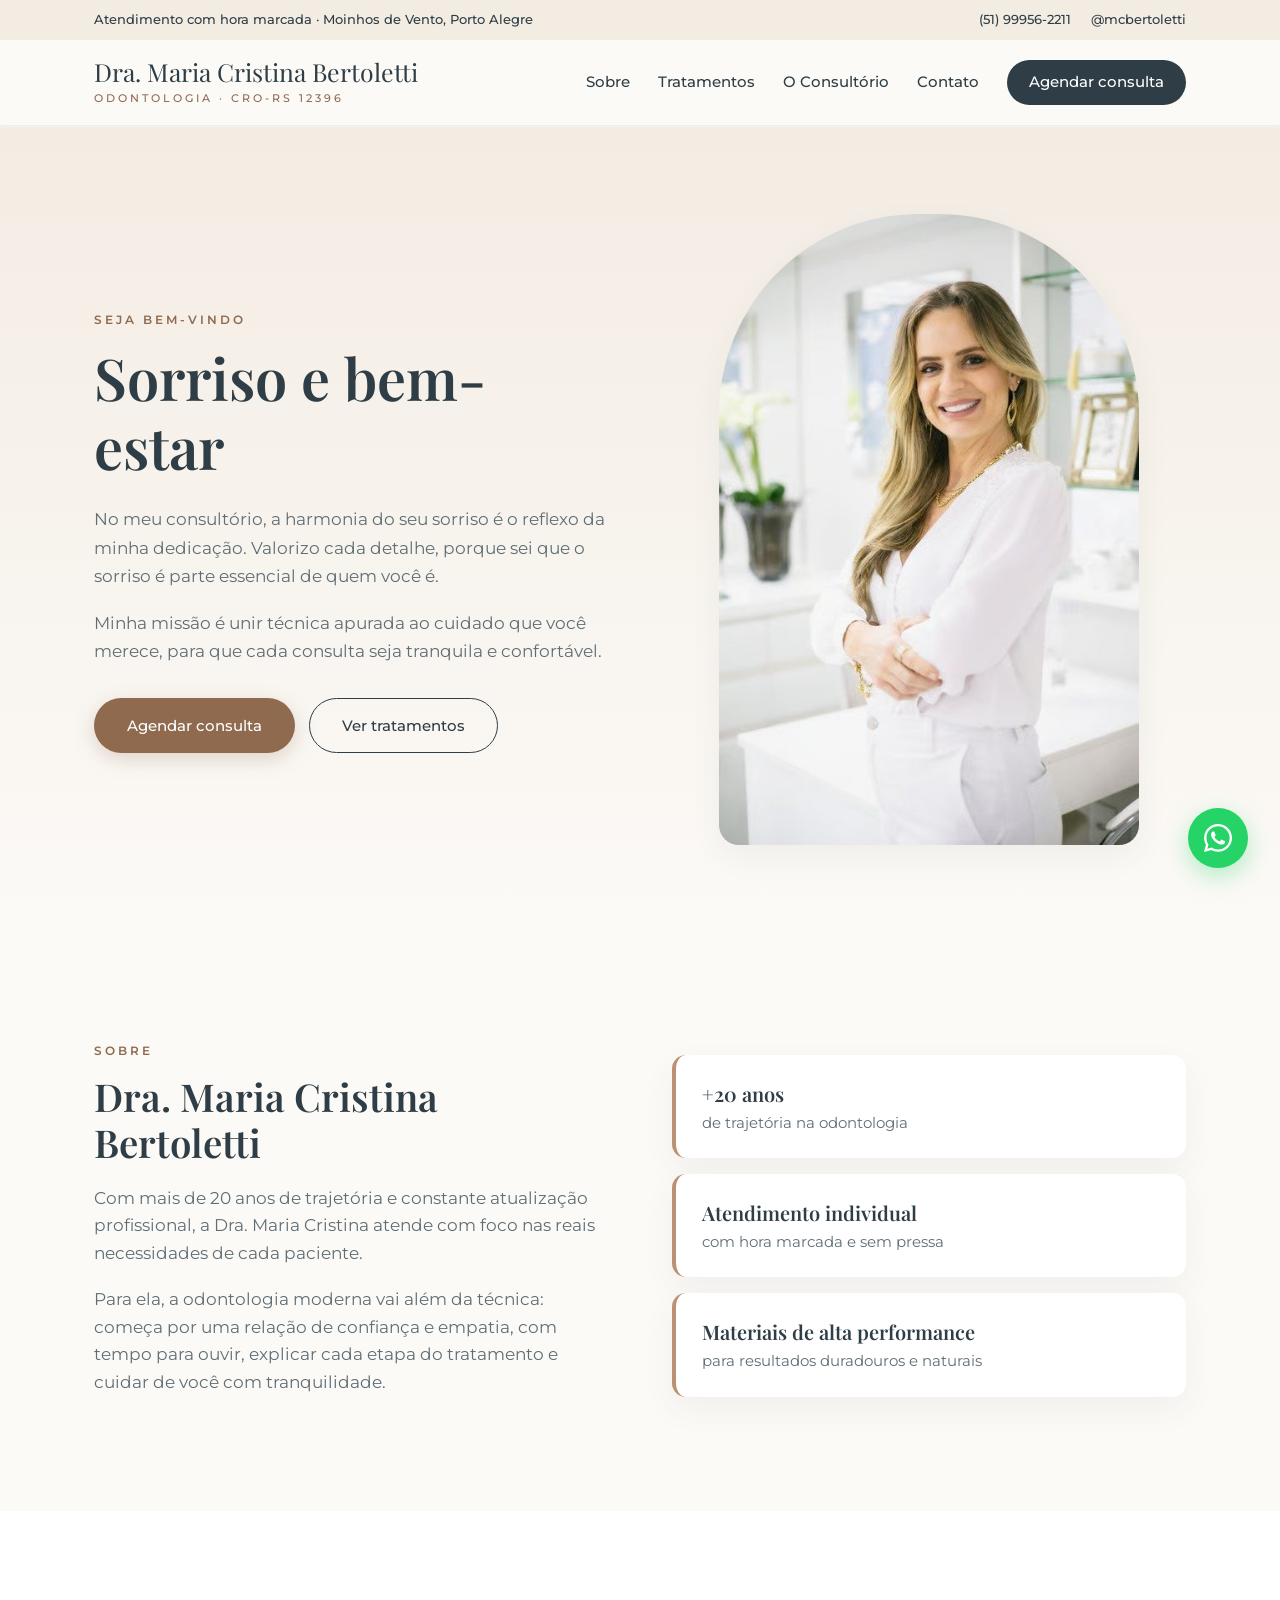
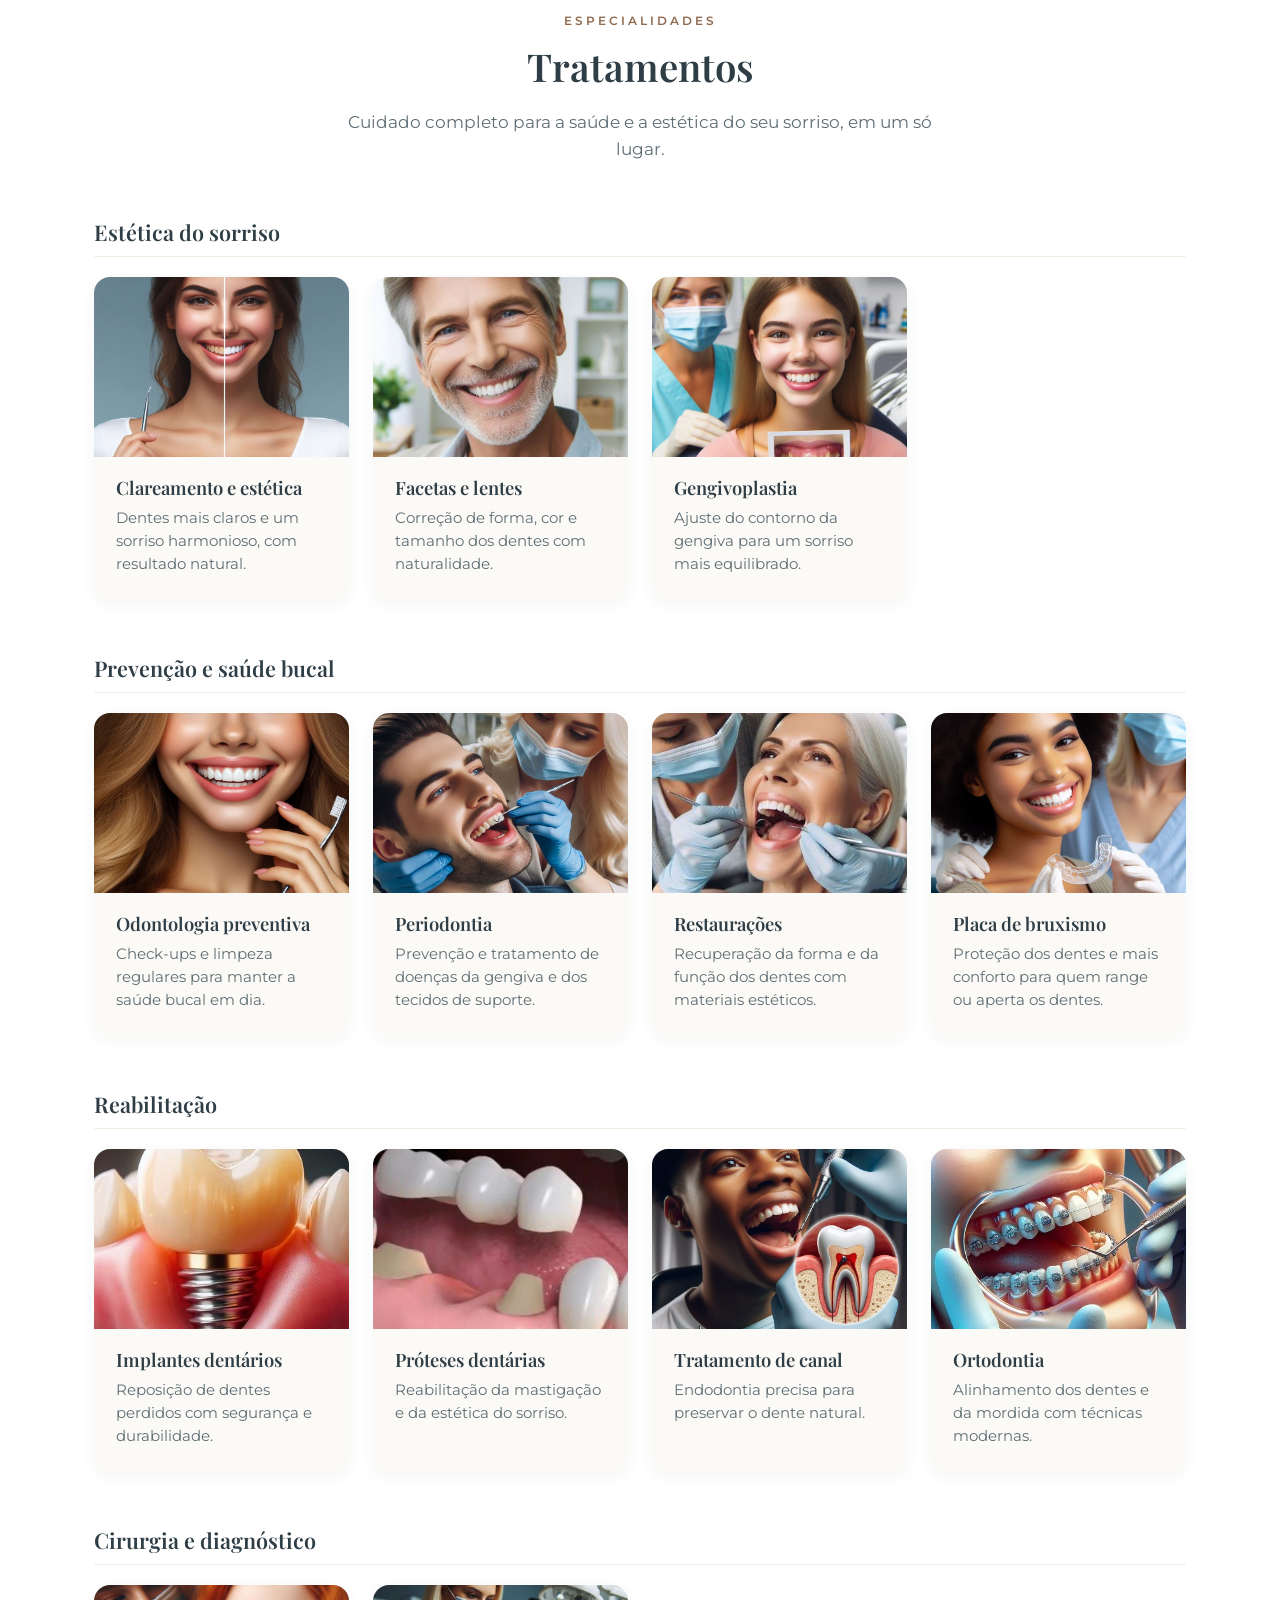
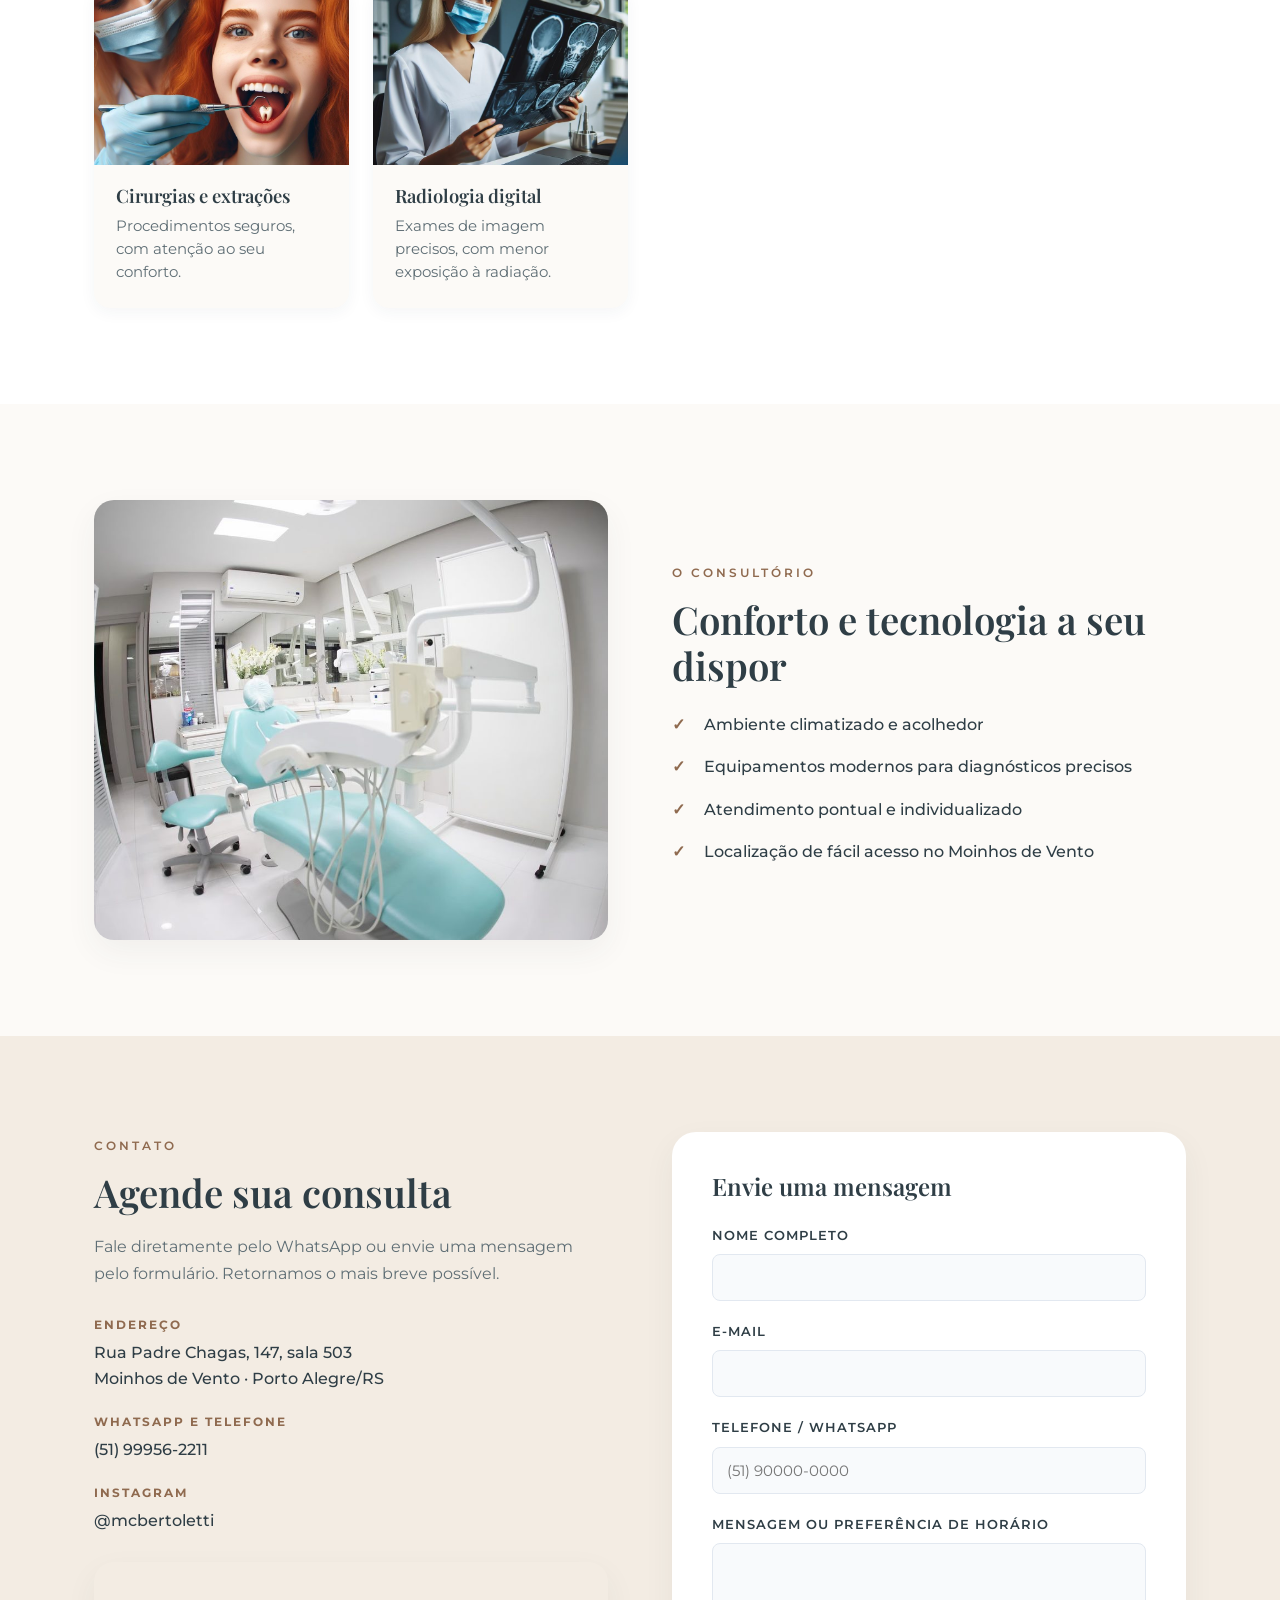
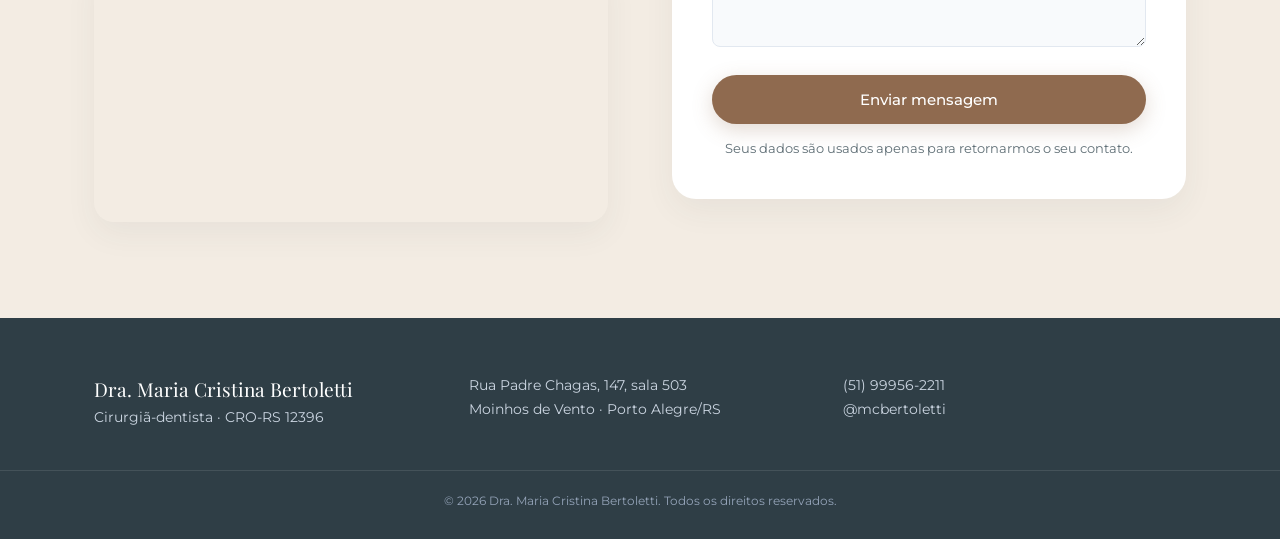
==== commit a6f179bf: "Reorganiza o site: textos, visual, imagens e configurações - Imagens renomeadas (sem espaços/acentos" ====
--- a/index.html
+++ b/index.html
@@ -3,302 +3,277 @@
 <head>
     <meta charset="UTF-8">
     <meta name="viewport" content="width=device-width, initial-scale=1.0">
-    <title>Dra. Maria Cristina Bertoletti | Odontologia Integrada</title>
-    <link rel="stylesheet" href="style.css">
+    <title>Dra. Maria Cristina Bertoletti | Dentista no Moinhos de Vento, Porto Alegre</title>
+    <meta name="description" content="Consultório odontológico da Dra. Maria Cristina Bertoletti (CRO-RS 12396) no Moinhos de Vento, Porto Alegre. Mais de 20 anos de trajetória em estética, implantes, próteses, ortodontia e prevenção. Agende sua consulta.">
+    <link rel="canonical" href="https://mariacristinabertoletti.com.br/">
+    <meta name="theme-color" content="#2F3E46">
+    <link rel="icon" href="favicon.svg" type="image/svg+xml">
+
+    <!-- Compartilhamento em redes sociais e WhatsApp -->
+    <meta property="og:type" content="website">
+    <meta property="og:locale" content="pt_BR">
+    <meta property="og:title" content="Dra. Maria Cristina Bertoletti | Odontologia">
+    <meta property="og:description" content="Atendimento odontológico personalizado no Moinhos de Vento, Porto Alegre. Mais de 20 anos de trajetória.">
+    <meta property="og:url" content="https://mariacristinabertoletti.com.br/">
+    <meta property="og:image" content="https://mariacristinabertoletti.com.br/img/consultorio.jpg">
+
     <link rel="preconnect" href="https://fonts.googleapis.com">
     <link rel="preconnect" href="https://fonts.gstatic.com" crossorigin>
     <link href="https://fonts.googleapis.com/css2?family=Montserrat:wght@300;400;500;600;700&family=Playfair+Display:ital,wght@0,400;0,600;1,400&display=swap" rel="stylesheet">
-    <style>
-        /* --- AJUSTES DE HARMONIA E ÍCONES --- */
-        
-        .hero-img-container, .about-img-container, .features-img-container {
-            border-radius: 20px;
-            overflow: hidden;
-            box-shadow: 0 10px 30px rgba(0,0,0,0.08);
-        }
-        
-        .img-responsive {
-            width: 100%;
-            height: 500px;
-            object-fit: cover;
-            display: block;
-        }
-
-        .hero-content h1 {
-            white-space: nowrap;
-            font-size: clamp(2rem, 3.8vw, 3.5rem);
-            margin-bottom: 25px;
-            color: #2c3e50;
-        }
-
-        .hero-content p {
-            margin-bottom: 18px;
-            line-height: 1.7;
-            color: #555;
-        }
-
-        .grid-3 {
-            display: grid;
-            grid-template-columns: repeat(auto-fit, minmax(280px, 1fr));
-            gap: 25px;
-            padding: 30px 0;
-        }
-
-        .card {
-            background: #fff;
-            border-radius: 15px;
-            overflow: hidden;
-            box-shadow: 0 4px 15px rgba(0,0,0,0.05);
-            transition: transform 0.3s ease;
-        }
-
-        .card:hover { transform: translateY(-8px); }
-        .card-img-wrapper { width: 100%; height: 180px; overflow: hidden; }
-        .card-img { width: 100%; height: 100%; object-fit: cover; transition: transform 0.6s ease; }
-        .card:hover .card-img { transform: scale(1.1); }
-        .card-content { padding: 20px; }
-
-        /* Harmonização do Formulário */
-        .contact-form-box {
-            max-width: 460px;
-            width: 100%;
-            margin-left: auto;
-            padding: 35px;
-            background: #fff;
-            border-radius: 20px;
-            box-shadow: 0 15px 40px rgba(0,0,0,0.06);
-        }
-
-        /* CORREÇÃO: Estilo do Botão WhatsApp Flutuante */
-        .whatsapp-float {
-            position: fixed;
-            width: 60px;
-            height: 60px;
-            bottom: 40px;
-            right: 40px;
-            background-color: #25d366;
-            color: #FFF;
-            border-radius: 50px;
-            text-align: center;
-            font-size: 30px;
-            box-shadow: 2px 2px 10px rgba(0,0,0,0.2);
-            z-index: 1000;
-            display: flex;
-            align-items: center;
-            justify-content: center;
-            transition: transform 0.3s ease;
-        }
-
-        .whatsapp-float:hover {
-            transform: scale(1.1);
-            background-color: #128c7e;
-        }
-
-        .whatsapp-icon-svg {
-            width: 35px;
-            height: 35px;
-            fill: white;
-        }
-
-        @media (max-width: 992px) {
-            .hero-content h1 { white-space: normal; font-size: 2.5rem; }
-            .contact-form-box { margin: 30px auto 0; }
-            .img-responsive { height: 380px; }
-            .whatsapp-float { width: 50px; height: 50px; bottom: 20px; right: 20px; }
-        }
-    </style>
+    <link rel="stylesheet" href="style.css">
+
+    <!-- Dados estruturados para o Google (ficha do consultório) -->
+    <script type="application/ld+json">
+    {
+      "@context": "https://schema.org",
+      "@type": "Dentist",
+      "name": "Dra. Maria Cristina Bertoletti",
+      "url": "https://mariacristinabertoletti.com.br/",
+      "image": "https://mariacristinabertoletti.com.br/img/consultorio.jpg",
+      "telephone": "+55-51-99956-2211",
+      "address": {
+        "@type": "PostalAddress",
+        "streetAddress": "Rua Padre Chagas, 147 - sala 503",
+        "addressLocality": "Porto Alegre",
+        "addressRegion": "RS",
+        "addressCountry": "BR"
+      },
+      "sameAs": ["https://www.instagram.com/mcbertoletti"]
+    }
+    </script>
 </head>
 <body>
     <div class="top-bar">
         <div class="container row-between">
-            <span>📍 Atendimento com agendamento prévio</span>
-            <span>📞 Contato: (51) 99956-2211</span>
+            <span>Atendimento com hora marcada · Moinhos de Vento, Porto Alegre</span>
+            <span class="top-bar-links">
+                <a href="tel:+5551999562211">(51) 99956-2211</a>
+                <a href="https://www.instagram.com/mcbertoletti" target="_blank" rel="noopener">@mcbertoletti</a>
+            </span>
         </div>
     </div>
-    
+
     <header class="main-header">
         <div class="container row-between navbar">
-            <div class="logo">
-                <span class="logo-text">Dra. Maria Cristina</span>
-                <span class="logo-sub">Bertoletti • Odontologia</span>
-            </div>
-            <nav class="nav-menu">
-                <a href="#inicio">Início</a>
+            <a href="#inicio" class="logo">
+                <span class="logo-text">Dra. Maria Cristina Bertoletti</span>
+                <span class="logo-sub">Odontologia · CRO-RS 12396</span>
+            </a>
+            <nav class="nav-menu" aria-label="Menu principal">
                 <a href="#sobre">Sobre</a>
-                <a href="#tratamentos">Procedimentos</a>
-                <a href="#diferenciais">O Consultório</a>
-                <a href="#contato" class="btn-nav">Agendar Consulta</a>
+                <a href="#tratamentos">Tratamentos</a>
+                <a href="#consultorio">O Consultório</a>
+                <a href="#contato">Contato</a>
+                <a href="#contato" class="btn-nav">Agendar consulta</a>
             </nav>
         </div>
     </header>
 
-    <section id="inicio" class="hero-section">
-        <div class="container grid-2">
-            <div class="hero-content">
-                <span class="section-tag">Bem-vindo</span>
-                <h1>Sorriso e bem-estar</h1>
-                <p>Seja bem-vindo ao meu consultório, onde a harmonia do seu sorriso é o reflexo da minha dedicação.</p>
-                <p>Com sutileza e profissionalismo, valorizo cada detalhe do seu sorriso, porque sei que ele é parte essencial da sua essência.</p>
-                <p>Minha missão é oferecer um atendimento que combine técnica apurada com o cuidado que você merece, garantindo que sua experiência seja tranquila e repleta de bem-estar.</p>
-                <p>Acredito na beleza de um sorriso genuíno e na importância de mantê-lo saudável e que irradie sua confiança natural.</p>
-                <div class="hero-buttons">
-                    <a href="#contato" class="btn btn-primary">Solicitar Agendamento</a>
-                </div>
-            </div>
-            <div class="hero-img-container">
-                <img src="Foto Maria Cristina.jpg" alt="Dra. Maria Cristina Bertoletti" class="img-responsive">
+    <main>
+        <section id="inicio" class="hero-section">
+            <div class="container grid-2">
+                <div class="hero-content">
+                    <span class="section-tag">Seja bem-vindo</span>
+                    <h1>Sorriso e bem-estar</h1>
+                    <p>No meu consultório, a harmonia do seu sorriso é o reflexo da minha dedicação. Valorizo cada detalhe, porque sei que o sorriso é parte essencial de quem você é.</p>
+                    <p>Minha missão é unir técnica apurada ao cuidado que você merece, para que cada consulta seja tranquila e confortável.</p>
+                    <div class="hero-buttons">
+                        <a href="#contato" class="btn btn-primary">Agendar consulta</a>
+                        <a href="#tratamentos" class="btn btn-secondary">Ver tratamentos</a>
+                    </div>
+                </div>
+                <div class="hero-img">
+                    <img src="img/dra-maria-cristina.jpg" alt="Dra. Maria Cristina Bertoletti, cirurgiã-dentista" width="503" height="755">
+                </div>
+            </div>
+        </section>
+
+        <section id="sobre" class="about-section">
+            <div class="container grid-2">
+                <div class="about-text">
+                    <span class="section-tag">Sobre</span>
+                    <h2>Dra. Maria Cristina Bertoletti</h2>
+                    <p>Com mais de 20 anos de trajetória e constante atualização profissional, a Dra. Maria Cristina atende com foco nas reais necessidades de cada paciente.</p>
+                    <p>Para ela, a odontologia moderna vai além da técnica: começa por uma relação de confiança e empatia, com tempo para ouvir, explicar cada etapa do tratamento e cuidar de você com tranquilidade.</p>
+                </div>
+                <ul class="badges">
+                    <li class="badge-item"><strong>+20 anos</strong><span>de trajetória na odontologia</span></li>
+                    <li class="badge-item"><strong>Atendimento individual</strong><span>com hora marcada e sem pressa</span></li>
+                    <li class="badge-item"><strong>Materiais de alta performance</strong><span>para resultados duradouros e naturais</span></li>
+                </ul>
+            </div>
+        </section>
+
+        <section id="tratamentos" class="services-section">
+            <div class="container">
+                <div class="text-center">
+                    <span class="section-tag">Especialidades</span>
+                    <h2>Tratamentos</h2>
+                    <p class="section-subtitle">Cuidado completo para a saúde e a estética do seu sorriso, em um só lugar.</p>
+                </div>
+
+                <h3 class="group-title">Estética do sorriso</h3>
+                <div class="grid-3">
+                    <article class="card">
+                        <img src="img/clareamento.jpg" alt="Antes e depois de clareamento dental" class="card-img" loading="lazy">
+                        <div class="card-content"><h4>Clareamento e estética</h4><p>Dentes mais claros e um sorriso harmonioso, com resultado natural.</p></div>
+                    </article>
+                    <article class="card">
+                        <img src="img/facetas-lentes.jpg" alt="Facetas e lentes de contato dental" class="card-img" loading="lazy">
+                        <div class="card-content"><h4>Facetas e lentes</h4><p>Correção de forma, cor e tamanho dos dentes com naturalidade.</p></div>
+                    </article>
+                    <article class="card">
+                        <img src="img/gengivoplastia.jpg" alt="Gengivoplastia" class="card-img" loading="lazy">
+                        <div class="card-content"><h4>Gengivoplastia</h4><p>Ajuste do contorno da gengiva para um sorriso mais equilibrado.</p></div>
+                    </article>
+                </div>
+
+                <h3 class="group-title">Prevenção e saúde bucal</h3>
+                <div class="grid-3">
+                    <article class="card">
+                        <img src="img/preventiva.jpg" alt="Limpeza e profilaxia dental" class="card-img" loading="lazy">
+                        <div class="card-content"><h4>Odontologia preventiva</h4><p>Check-ups e limpeza regulares para manter a saúde bucal em dia.</p></div>
+                    </article>
+                    <article class="card">
+                        <img src="img/periodontia.jpg" alt="Tratamento periodontal" class="card-img" loading="lazy">
+                        <div class="card-content"><h4>Periodontia</h4><p>Prevenção e tratamento de doenças da gengiva e dos tecidos de suporte.</p></div>
+                    </article>
+                    <article class="card">
+                        <img src="img/restauracoes.jpg" alt="Restauração dental" class="card-img" loading="lazy">
+                        <div class="card-content"><h4>Restaurações</h4><p>Recuperação da forma e da função dos dentes com materiais estéticos.</p></div>
+                    </article>
+                    <article class="card">
+                        <img src="img/placa-bruxismo.jpg" alt="Placa para bruxismo" class="card-img" loading="lazy">
+                        <div class="card-content"><h4>Placa de bruxismo</h4><p>Proteção dos dentes e mais conforto para quem range ou aperta os dentes.</p></div>
+                    </article>
+                </div>
+
+                <h3 class="group-title">Reabilitação</h3>
+                <div class="grid-3">
+                    <article class="card">
+                        <img src="img/implantes.jpg" alt="Implante dentário" class="card-img" loading="lazy">
+                        <div class="card-content"><h4>Implantes dentários</h4><p>Reposição de dentes perdidos com segurança e durabilidade.</p></div>
+                    </article>
+                    <article class="card">
+                        <img src="img/proteses.jpg" alt="Prótese dentária" class="card-img" loading="lazy">
+                        <div class="card-content"><h4>Próteses dentárias</h4><p>Reabilitação da mastigação e da estética do sorriso.</p></div>
+                    </article>
+                    <article class="card">
+                        <img src="img/tratamento-canal.jpg" alt="Tratamento de canal" class="card-img" loading="lazy">
+                        <div class="card-content"><h4>Tratamento de canal</h4><p>Endodontia precisa para preservar o dente natural.</p></div>
+                    </article>
+                    <article class="card">
+                        <img src="img/ortodontia.jpg" alt="Aparelho ortodôntico" class="card-img" loading="lazy">
+                        <div class="card-content"><h4>Ortodontia</h4><p>Alinhamento dos dentes e da mordida com técnicas modernas.</p></div>
+                    </article>
+                </div>
+
+                <h3 class="group-title">Cirurgia e diagnóstico</h3>
+                <div class="grid-3">
+                    <article class="card">
+                        <img src="img/cirurgias.jpg" alt="Cirurgia e extração dentária" class="card-img" loading="lazy">
+                        <div class="card-content"><h4>Cirurgias e extrações</h4><p>Procedimentos seguros, com atenção ao seu conforto.</p></div>
+                    </article>
+                    <article class="card">
+                        <img src="img/radiologia.jpg" alt="Radiografia digital odontológica" class="card-img" loading="lazy">
+                        <div class="card-content"><h4>Radiologia digital</h4><p>Exames de imagem precisos, com menor exposição à radiação.</p></div>
+                    </article>
+                </div>
+            </div>
+        </section>
+
+        <section id="consultorio" class="features-section">
+            <div class="container grid-2">
+                <div class="features-img">
+                    <img src="img/consultorio.jpg" alt="Consultório da Dra. Maria Cristina Bertoletti" width="1200" height="800" loading="lazy">
+                </div>
+                <div class="features-text">
+                    <span class="section-tag">O Consultório</span>
+                    <h2>Conforto e tecnologia a seu dispor</h2>
+                    <ul class="features-list">
+                        <li>Ambiente climatizado e acolhedor</li>
+                        <li>Equipamentos modernos para diagnósticos precisos</li>
+                        <li>Atendimento pontual e individualizado</li>
+                        <li>Localização de fácil acesso no Moinhos de Vento</li>
+                    </ul>
+                </div>
+            </div>
+        </section>
+
+        <section id="contato" class="contact-section">
+            <div class="container grid-2">
+                <div class="contact-info">
+                    <span class="section-tag">Contato</span>
+                    <h2>Agende sua consulta</h2>
+                    <p class="contact-intro">Fale diretamente pelo WhatsApp ou envie uma mensagem pelo formulário. Retornamos o mais breve possível.</p>
+                    <ul class="info-blocks">
+                        <li>
+                            <strong>Endereço</strong>
+                            <a href="https://www.google.com/maps/search/?api=1&query=Rua+Padre+Chagas+147+Porto+Alegre+RS" target="_blank" rel="noopener">Rua Padre Chagas, 147, sala 503<br>Moinhos de Vento · Porto Alegre/RS</a>
+                        </li>
+                        <li>
+                            <strong>WhatsApp e telefone</strong>
+                            <a href="https://wa.me/5551999562211?text=Ol%C3%A1!%20Gostaria%20de%20agendar%20uma%20consulta." target="_blank" rel="noopener">(51) 99956-2211</a>
+                        </li>
+                        <li>
+                            <strong>Instagram</strong>
+                            <a href="https://www.instagram.com/mcbertoletti" target="_blank" rel="noopener">@mcbertoletti</a>
+                        </li>
+                    </ul>
+                    <div class="map">
+                        <iframe title="Mapa: Rua Padre Chagas, 147, Porto Alegre" src="https://maps.google.com/maps?q=Rua%20Padre%20Chagas%2C%20147%2C%20Porto%20Alegre%20RS&z=16&output=embed" loading="lazy" referrerpolicy="no-referrer-when-downgrade"></iframe>
+                    </div>
+                </div>
+
+                <div class="contact-form-box">
+                    <h3>Envie uma mensagem</h3>
+                    <form name="contato-clinica" method="POST" data-netlify="true" netlify-honeypot="campo-extra" action="/sucesso.html">
+                        <input type="hidden" name="form-name" value="contato-clinica">
+                        <p class="hidden-field"><label>Não preencha este campo: <input name="campo-extra"></label></p>
+                        <div class="form-group">
+                            <label for="nome">Nome completo</label>
+                            <input type="text" id="nome" name="nome" autocomplete="name" required>
+                        </div>
+                        <div class="form-group">
+                            <label for="email">E-mail</label>
+                            <input type="email" id="email" name="email" autocomplete="email" required>
+                        </div>
+                        <div class="form-group">
+                            <label for="telefone">Telefone / WhatsApp</label>
+                            <input type="tel" id="telefone" name="telefone" autocomplete="tel" placeholder="(51) 90000-0000" required>
+                        </div>
+                        <div class="form-group">
+                            <label for="mensagem">Mensagem ou preferência de horário</label>
+                            <textarea id="mensagem" name="mensagem" rows="4" required></textarea>
+                        </div>
+                        <button type="submit" class="btn btn-primary btn-block">Enviar mensagem</button>
+                        <p class="form-note">Seus dados são usados apenas para retornarmos o seu contato.</p>
+                    </form>
+                </div>
+            </div>
+        </section>
+    </main>
+
+    <footer class="main-footer">
+        <div class="container footer-grid">
+            <div>
+                <p class="footer-name">Dra. Maria Cristina Bertoletti</p>
+                <p>Cirurgiã-dentista · CRO-RS 12396</p>
+            </div>
+            <div>
+                <p>Rua Padre Chagas, 147, sala 503</p>
+                <p>Moinhos de Vento · Porto Alegre/RS</p>
+            </div>
+            <div>
+                <p><a href="tel:+5551999562211">(51) 99956-2211</a></p>
+                <p><a href="https://www.instagram.com/mcbertoletti" target="_blank" rel="noopener">@mcbertoletti</a></p>
             </div>
         </div>
-    </section>
-
-    <section id="sobre" class="about-section">
-        <div class="container grid-2">
-            <div class="about-text">
-                <span class="section-tag">Dedicada ao seu Sorriso</span>
-                <h2>Sobre a Dra. Maria Cristina Bertoletti</h2>
-                <p>Com ampla experiência e constante atualização profissional, a Dra. Maria Cristina Bertoletti atua com foco nas reais necessidades de cada paciente. Acredita que a odontologia moderna trata de construir uma relação de confiança e empatia.</p>
-                <div class="badges">
-                    <div class="badge-item"><strong>+20 Anos</strong> de Trajetória</div>
-                    <div class="badge-item">Materiais de <strong>Alta Performance</strong></div>
-                </div>
-            </div>
-            <div class="about-img-container">
-                <img src="Foto consultório.jpg" alt="Consultório Dra. Maria Cristina" class="img-responsive">
-            </div>
-        </div>
-    </section>
-
-    <section id="tratamentos" class="services-section">
-        <div class="container text-center">
-            <span class="section-tag">Especialidades</span>
-            <h2>Tratamentos Personalizados</h2>
-            <div class="grid-3">
-                <div class="card">
-                    <div class="card-img-wrapper"><img src="Clareamento - antes e depois.jpeg" alt="Clareamento" class="card-img"></div>
-                    <div class="card-content"><h3>Odontologia Estética</h3><p>Clareamento e estética para um sorriso radiante.</p></div>
-                </div>
-                <div class="card">
-                    <div class="card-img-wrapper"><img src="Faceta e lente de contato dental.jpg" alt="Lentes" class="card-img"></div>
-                    <div class="card-content"><h3>Facetas e Lentes</h3><p>Transformação estética com naturalidade.</p></div>
-                </div>
-                <div class="card">
-                    <div class="card-img-wrapper"><img src="Profilaxia - limpeza.jpeg" alt="Profilaxia" class="card-img"></div>
-                    <div class="card-content"><h3>Odontologia Preventiva</h3><p>Check-ups e limpeza para manter sua saúde bucal.</p></div>
-                </div>
-                <div class="card">
-                    <div class="card-img-wrapper"><img src="Prótese dentaria.jpg" alt="Próteses" class="card-img"></div>
-                    <div class="card-content"><h3>Próteses Dentárias</h3><p>Reabilitação funcional e estética de qualidade.</p></div>
-                </div>
-                <div class="card">
-                    <div class="card-img-wrapper"><img src="Ortodontia.jpg" alt="Ortodontia" class="card-img"></div>
-                    <div class="card-content"><h3>Ortodontia</h3><p>Alinhamento do sorriso com técnicas modernas.</p></div>
-                </div>
-                <div class="card">
-                    <div class="card-img-wrapper"><img src="Implante dentario.jpg" alt="Implantes" class="card-img"></div>
-                    <div class="card-content"><h3>Implantes Dentários</h3><p>Segurança e durabilidade na reposição dentária.</p></div>
-                </div>
-                <div class="card">
-                    <div class="card-img-wrapper"><img src="Tratamento de canal - indicada pela Cris.jpg" alt="Canal" class="card-img"></div>
-                    <div class="card-content"><h3>Tratamento de Canal</h3><p>Endodontia precisa para preservar seus dentes.</p></div>
-                </div>
-                <div class="card">
-                    <div class="card-img-wrapper"><img src="Radiologia digital.jpeg" alt="Radiologia" class="card-img"></div>
-                    <div class="card-content"><h3>Radiologia Digital</h3><p>Exames precisos com tecnologia avançada.</p></div>
-                </div>
-                <div class="card">
-                    <div class="card-img-wrapper"><img src="Gengivoplastia.jpeg" alt="Gengivoplastia" class="card-img"></div>
-                    <div class="card-content"><h3>Gengivoplastia</h3><p>Harmonização do contorno gengival.</p></div>
-                </div>
-                <div class="card">
-                    <div class="card-img-wrapper"><img src="Extração dentária.jpeg" alt="Extração" class="card-img"></div>
-                    <div class="card-content"><h3>Cirurgias e Extrações</h3><p>Procedimentos seguros e humanizados.</p></div>
-                </div>
-                <div class="card">
-                    <div class="card-img-wrapper"><img src="Dentistica restauradora.jpg" alt="Restaurações" class="card-img"></div>
-                    <div class="card-content"><h3>Dentística Restauradora</h3><p>Recuperação da forma e função dos dentes.</p></div>
-                </div>
-                <div class="card">
-                    <div class="card-img-wrapper"><img src="Placa de bruxismo.jpeg" alt="Bruxismo" class="card-img"></div>
-                    <div class="card-content"><h3>Placa de Bruxismo</h3><p>Proteção e conforto para sua articulação.</p></div>
-                </div>
-                <div class="card">
-                    <div class="card-img-wrapper"><img src="Periodontia.jpeg" alt="Periodontia" class="card-img"></div>
-                    <div class="card-content"><h3>Periodontia</h3><p>Cuidados especializados com a saúde gengival.</p></div>
-                </div>
-            </div>
-        </div>
-    </section>
-
-    <section id="diferenciais" class="features-section">
-        <div class="container grid-2">
-            <div class="features-img-container">
-                <img src="Foto consultório.jpg" alt="Estrutura do Consultório" class="img-responsive">
-            </div>
-            <div class="features-text">
-                <span class="section-tag">Estrutura Completa</span>
-                <h2>Conforto e Tecnologia ao seu Dispor</h2>
-                <ul class="features-list">
-                    <li>✓ Ambientes totalmente climatizados e aconchegantes.</li>
-                    <li>✓ Equipamentos modernos para diagnósticos precisos.</li>
-                    <li>✓ Atendimento pontual e individualizado.</li>
-                    <li>✓ Localização de fácil acesso.</li>
-                </ul>
-            </div>
-        </div>
-    </section>
-
-    <section id="contato" class="contact-section">
-        <div class="container grid-2">
-            <div class="contact-info">
-                <span class="section-tag">Agendamento</span>
-                <h2>Vamos conversar?</h2>
-                <div class="info-blocks">
-                    <div class="info-block">
-                        <strong>📍 Endereço:</strong>
-                        <p>Rua Padre Chagas, 147 - sala 503 - Moinhos de Vento - Porto Alegre/RS</p>
-                    </div>
-                    <div class="info-block">
-                        <strong>💬 WhatsApp Direto:</strong>
-                        <p><a href="https://wa.me/5551999562211" target="_blank" class="link-highlight">Clique aqui para abrir o WhatsApp</a></p>
-                    </div>
-                </div>
-            </div>
-            <div class="contact-form-box">
-                <form name="contato-clinica" method="POST" data-netlify="true" action="/sucesso.html" class="netlify-form">
-                    <input type="hidden" name="form-name" value="contato-clinica" />
-                    <div class="form-group">
-                        <label for="name">Nome Completo</label>
-                        <input type="text" id="name" name="nome" required>
-                    </div>
-                    <div class="form-group">
-                        <label for="email">E-mail</label>
-                        <input type="email" id="email" name="email" required>
-                    </div>
-                    <div class="form-group">
-                        <label for="phone">Telefone / WhatsApp</label>
-                        <input type="tel" id="phone" name="telefone" required>
-                    </div>
-                    <div class="form-group">
-                        <label for="message">Mensagem ou Preferência de Horário</label>
-                        <textarea id="message" name="mensagem" rows="4" required></textarea>
-                    </div>
-                    <button type="submit" class="btn btn-primary btn-block">Enviar Mensagem</button>
-                </form>
-            </div>
-        </div>
-    </section>
-
-    <footer class="main-footer">
-        <div class="container text-center">
-            <p>&copy; 2026 Dra. Maria Cristina Bertoletti. CRO-RS 12396</p>
-        </div>
+        <p class="footer-copy">&copy; 2026 Dra. Maria Cristina Bertoletti. Todos os direitos reservados.</p>
     </footer>
-    
-    <!-- ÍCONE WHATSAPP ATUALIZADO COM SÍMBOLO DO TELEFONE -->
-    <a href="https://wa.me/5551999562211" class="whatsapp-float" target="_blank">
-        <svg class="whatsapp-icon-svg" viewBox="0 0 448 512">
-            <path d="M380.9 97.1C339 55.1 283.2 32 223.9 32c-122.4 0-222 99.6-222 222 0 39.1 10.2 77.3 29.6 111L0 480l117.7-30.9c32.4 17.7 68.9 27 106.1 27h.1c122.3 0 224.1-99.6 224.1-222 0-59.3-25.2-115-67.1-157zm-157 341.6c-33.2 0-65.7-8.9-93.8-25.7l-6.7-4-69.8 18.3L72 359.2l-4.4-7c-18.5-29.4-28.2-63.3-28.2-98.2 0-101.7 82.8-184.5 184.6-184.5 49.3 0 95.6 19.2 130.4 54.1 34.8 34.9 56.2 81.2 56.1 130.5 0 101.8-84.9 184.6-186.6 184.6zm101.2-138.2c-5.5-2.8-32.8-16.2-37.9-18-5.1-1.9-8.8-2.8-12.5 2.8-3.7 5.6-14.3 18-17.6 21.8-3.2 3.7-6.5 4.2-12 1.4-5.5-2.8-23.2-8.5-44.2-27.1-16.4-14.6-27.4-32.7-30.6-38.2-3.2-5.6-.3-8.6 2.4-11.3 2.5-2.6 5.5-6.5 8.3-9.8 2.8-3.2 3.7-5.5 5.5-9.2 1.9-3.7.9-6.9-.5-9.7-1.4-2.8-12.5-30.1-17.1-41.2-4.5-10.8-9.1-9.3-12.5-9.5-3.2-.2-6.9-.2-10.6-.2-3.7 0-9.7 1.4-14.8 6.9-5.1 5.6-19.4 19-19.4 46.3 0 27.3 19.9 53.7 22.6 57.4 2.8 3.7 39.1 59.7 94.8 83.8 35.2 15.2 49 16.5 66.6 13.9 10.7-1.6 32.8-13.4 37.4-26.4 4.6-13 4.6-24.1 3.2-26.4-1.3-2.5-5-3.9-10.5-6.6z"/>
-        </svg>
+
+    <a href="https://wa.me/5551999562211?text=Ol%C3%A1!%20Gostaria%20de%20agendar%20uma%20consulta." class="whatsapp-float" target="_blank" rel="noopener" aria-label="Conversar pelo WhatsApp">
+        <svg viewBox="0 0 448 512" aria-hidden="true"><path d="M380.9 97.1C339 55.1 283.2 32 223.9 32c-122.4 0-222 99.6-222 222 0 39.1 10.2 77.3 29.6 111L0 480l117.7-30.9c32.4 17.7 68.9 27 106.1 27h.1c122.3 0 224.1-99.6 224.1-222 0-59.3-25.2-115-67.1-157zm-157 341.6c-33.2 0-65.7-8.9-93.8-25.7l-6.7-4-69.8 18.3L72 359.2l-4.4-7c-18.5-29.4-28.2-63.3-28.2-98.2 0-101.7 82.8-184.5 184.6-184.5 49.3 0 95.6 19.2 130.4 54.1 34.8 34.9 56.2 81.2 56.1 130.5 0 101.8-84.9 184.6-186.6 184.6zm101.2-138.2c-5.5-2.8-32.8-16.2-37.9-18-5.1-1.9-8.8-2.8-12.5 2.8-3.7 5.6-14.3 18-17.6 21.8-3.2 3.7-6.5 4.2-12 1.4-5.5-2.8-23.2-8.5-44.2-27.1-16.4-14.6-27.4-32.7-30.6-38.2-3.2-5.6-.3-8.6 2.4-11.3 2.5-2.6 5.5-6.5 8.3-9.8 2.8-3.2 3.7-5.5 5.5-9.2 1.9-3.7.9-6.9-.5-9.7-1.4-2.8-12.5-30.1-17.1-41.2-4.5-10.8-9.1-9.3-12.5-9.5-3.2-.2-6.9-.2-10.6-.2-3.7 0-9.7 1.4-14.8 6.9-5.1 5.6-19.4 19-19.4 46.3 0 27.3 19.9 53.7 22.6 57.4 2.8 3.7 39.1 59.7 94.8 83.8 35.2 15.2 49 16.5 66.6 13.9 10.7-1.6 32.8-13.4 37.4-26.4 4.6-13 4.6-24.1 3.2-26.4-1.3-2.5-5-3.9-10.5-6.6z"/></svg>
     </a>
 </body>
 </html>
--- a/style.css
+++ b/style.css
@@ -1,503 +1,388 @@
 /* ==========================================================================
-   1. VARIÁVEIS DE COR E CONFIGURAÇÕES FUNDAMENTAIS (Design Clean & Premium)
+   Dra. Maria Cristina Bertoletti — folha de estilos única do site
    ========================================================================== */
+
+/* 1. Cores e base
+   ----------------------------------------------------------------------- */
 :root {
-    --bg-principal: #FCFAF7;       /* Off-white perolado, traz leveza e respiro */
-    --bg-subtil: #F3ECE3;          /* Champagne/Almond suave para blocos e topo */
-    --cor-texto: #2F3E46;          /* Cinza grafite editorial (moderno e legível) */
-    --cor-texto-mutado: #6C7A81;   /* Cinza médio para subtítulos */
-    --cor-destaque: #BA9173;       /* Destaque Nude/Muted Gold inspirado no logo */
-    --cor-destaque-hover: #A37B5F; /* Variação do dourado para interação do mouse */
-}
-
-*, *::before, *::after {
-    box-sizing: border-box;
-    margin: 0;
-    padding: 0;
-}
-
-html {
-    scroll-behavior: smooth;
-    font-size: 16px;
-}
+    --bg-principal: #FCFAF7;       /* off-white perolado */
+    --bg-subtil: #F3ECE3;          /* champagne suave */
+    --cor-texto: #2F3E46;          /* grafite */
+    --cor-texto-mutado: #5F6E75;   /* cinza para textos secundários */
+    --cor-destaque: #BA9173;       /* nude / dourado do logo */
+    --cor-destaque-escura: #8F6A4F;/* dourado escuro (texto legível) */
+    --raio: 20px;
+    --sombra: 0 12px 32px rgba(47, 62, 70, 0.06);
+}
+
+*, *::before, *::after { box-sizing: border-box; margin: 0; padding: 0; }
+
+html { scroll-behavior: smooth; font-size: 16px; scroll-padding-top: 90px; }
 
 body {
     background-color: var(--bg-principal);
     color: var(--cor-texto);
     font-family: 'Montserrat', sans-serif;
-    line-height: 1.6;
-}
-
-/* Tipografia */
-h1, h2, h3 {
+    line-height: 1.65;
+}
+
+img { max-width: 100%; display: block; }
+
+h1, h2, h3, h4 {
     font-family: 'Playfair Display', serif;
     color: var(--cor-texto);
-    margin-bottom: 1.2rem;
     font-weight: 600;
-}
-
-a {
-    text-decoration: none;
-    color: inherit;
-    transition: all 0.3s ease;
-}
-
-/* ==========================================================================
-   2. UTILITÁRIOS DE LAYOUT (Modernizados com CSS Grid & Flexbox)
-   ========================================================================== */
-.container {
-    width: 100%;
-    max-width: 1140px;
-    margin: 0 auto;
-    padding: 0 24px;
-}
-
-.row-between {
-    display: flex;
-    justify-content: space-between;
-    align-items: center;
-}
-
-.text-center {
-    text-align: center;
-}
-
-.align-center {
-    display: flex;
-    align-items: center;
-}
-
-/* Grid de 2 Colunas (Hero, Sobre, Consultório e Contato) */
-.grid-2 {
-    display: grid;
-    grid-template-columns: 1fr 1fr;
-    gap: 60px;
-    align-items: center;
-}
-
-/* Grid de 3 Colunas (Cards de Tratamentos) */
+    line-height: 1.2;
+}
+
+h2 { font-size: clamp(1.9rem, 3vw, 2.5rem); margin-bottom: 1.2rem; }
+
+a { text-decoration: none; color: inherit; transition: color 0.25s ease, background 0.25s ease, transform 0.25s ease; }
+
+ul { list-style: none; }
+
+/* 2. Layout
+   ----------------------------------------------------------------------- */
+.container { width: 100%; max-width: 1140px; margin: 0 auto; padding: 0 24px; }
+
+.row-between { display: flex; justify-content: space-between; align-items: center; gap: 16px; }
+
+.text-center { text-align: center; }
+
+.grid-2 { display: grid; grid-template-columns: 1fr 1fr; gap: 64px; align-items: center; }
+
 .grid-3 {
     display: grid;
-    grid-template-columns: repeat(auto-fit, minmax(300px, 1fr));
-    gap: 30px;
-    margin-top: 40px;
-}
-
-/* Cards de Serviços Modernos */
-.card {
-    background: #FFFFFF;
-    padding: 40px 30px;
-    border-radius: 16px;
-    box-shadow: 0 10px 30px rgba(0, 0, 0, 0.02);
-    border: 1px solid rgba(0, 0, 0, 0.01);
-    transition: transform 0.3s ease, box-shadow 0.3s ease;
-    text-align: left;
-    border-top: 4px solid var(--cor-destaque);
-}
-
-.card:hover {
-    transform: translateY(-5px);
-    box-shadow: 0 15px 35px rgba(186, 145, 115, 0.08);
-}
-
-/* ==========================================================================
-   3. CABEÇALHO E MENU DE NAVEGAÇÃO
-   ========================================================================== */
-.top-bar {
-    background-color: var(--bg-subtil);
-    color: var(--cor-texto);
-    font-size: 0.85rem;
-    font-weight: 500;
-    padding: 10px 0;
-    border-bottom: 1px solid rgba(0,0,0,0.02);
-}
-
-.main-header {
-    background-color: var(--bg-principal);
-    padding: 24px 0;
-}
-
-.logo-text {
-    font-family: 'Playfair Display', serif;
-    font-size: 1.9rem;
-    color: var(--cor-texto);
-    display: block;
-    letter-spacing: 0.5px;
-    line-height: 1.1;
-}
-
-.logo-sub {
-    font-size: 0.72rem;
-    letter-spacing: 3px;
-    text-transform: uppercase;
-    color: var(--cor-destaque);
-    margin-top: 4px;
-    display: block;
-    font-weight: 500;
-}
-
-.nav-menu a {
-    margin-left: 30px;
-    font-size: 0.95rem;
-    font-weight: 500;
-    color: var(--cor-texto);
-    position: relative;
-}
-
-.nav-menu a:hover {
-    color: var(--cor-destaque);
-}
-
-/* Botão de Agendamento no Menu */
-.btn-nav {
-    background: var(--cor-texto);
-    color: #FFFFFF !important;
-    padding: 10px 22px;
-    border-radius: 50px;
-    font-weight: 500;
-    box-shadow: 0 4px 10px rgba(0,0,0,0.05);
-}
-
-.btn-nav:hover {
-    background: var(--cor-destaque);
-    transform: translateY(-1px);
-}
-
-/* ==========================================================================
-   4. SEÇÕES, HERO E COMPONENTES VISUAIS
-   ========================================================================== */
+    grid-template-columns: repeat(auto-fill, minmax(240px, 1fr));
+    gap: 24px;
+}
+
+section { padding: 96px 0; }
+
 .section-tag {
     display: inline-block;
     font-size: 0.78rem;
     text-transform: uppercase;
     letter-spacing: 3px;
-    color: var(--cor-destaque);
+    color: var(--cor-destaque-escura);
     margin-bottom: 12px;
     font-weight: 600;
 }
 
 .section-subtitle {
     max-width: 600px;
-    margin: 0 auto 50px auto;
+    margin: 0 auto 16px;
     color: var(--cor-texto-mutado);
     font-size: 1.05rem;
 }
 
-/* Seção Hero Principal (Estilo Minimalista Quente) */
-.hero-section {
-    background: linear-gradient(180deg, var(--bg-subtil) 0%, var(--bg-principal) 100%);
-    padding: 100px 0;
-}
-
-.hero-content {
-    text-align: left;
-}
-
-.hero-content h1 {
-    font-size: 3.6rem;
-    line-height: 1.15;
-    color: var(--cor-texto);
-    margin-bottom: 24px;
-}
-
-.hero-content p {
-    font-size: 1.1rem;
-    color: var(--cor-texto-mutado);
-    margin-bottom: 20px;
-    max-width: 540px;
-}
-
-/* Botões Gerais */
+/* 3. Topo e menu
+   ----------------------------------------------------------------------- */
+.top-bar {
+    background-color: var(--bg-subtil);
+    font-size: 0.82rem;
+    font-weight: 500;
+    padding: 9px 0;
+}
+
+.top-bar-links { display: flex; gap: 20px; }
+.top-bar-links a:hover { color: var(--cor-destaque-escura); }
+
+.main-header {
+    position: sticky;
+    top: 0;
+    z-index: 50;
+    background-color: rgba(252, 250, 247, 0.96);
+    backdrop-filter: blur(6px);
+    padding: 18px 0;
+    border-bottom: 1px solid rgba(47, 62, 70, 0.06);
+}
+
+.logo-text {
+    font-family: 'Playfair Display', serif;
+    font-size: 1.55rem;
+    display: block;
+    line-height: 1.1;
+}
+
+.logo-sub {
+    font-size: 0.7rem;
+    letter-spacing: 3px;
+    text-transform: uppercase;
+    color: var(--cor-destaque-escura);
+    margin-top: 4px;
+    display: block;
+    font-weight: 500;
+}
+
+.nav-menu { display: flex; align-items: center; gap: 28px; }
+
+.nav-menu a { font-size: 0.93rem; font-weight: 500; }
+.nav-menu a:hover { color: var(--cor-destaque-escura); }
+
+.nav-menu .btn-nav {
+    background: var(--cor-texto);
+    color: #FFFFFF;
+    padding: 10px 22px;
+    border-radius: 50px;
+}
+.nav-menu .btn-nav:hover { background: var(--cor-destaque-escura); color: #FFFFFF; }
+
+/* 4. Botões
+   ----------------------------------------------------------------------- */
 .btn {
     display: inline-block;
-    padding: 14px 36px;
+    padding: 14px 32px;
     border-radius: 50px;
     font-weight: 500;
     font-size: 0.95rem;
-    transition: all 0.3s ease;
+    border: 1px solid transparent;
+    cursor: pointer;
+    font-family: inherit;
 }
 
 .btn-primary {
-    background-color: var(--cor-destaque);
+    background-color: var(--cor-destaque-escura);
     color: #FFFFFF;
-    box-shadow: 0 6px 20px rgba(186, 145, 115, 0.25);
-}
-
-.btn-primary:hover {
-    background-color: var(--cor-destaque-hover);
-    transform: translateY(-2px);
-}
-
-.btn-secondary {
-    background-color: transparent;
-    color: var(--cor-texto);
-    border: 1px solid var(--cor-texto);
-}
-
-.btn-secondary:hover {
-    background-color: var(--cor-texto);
-    color: #FFFFFF;
-    transform: translateY(-2px);
-}
-
-/* Seção Sobre Nós */
-.about-section {
-    padding: 100px 0;
-    background: var(--bg-principal);
-}
-
-.about-text p {
-    margin-bottom: 24px;
+    box-shadow: 0 6px 20px rgba(143, 106, 79, 0.25);
+}
+.btn-primary:hover { background-color: var(--cor-texto); transform: translateY(-2px); }
+
+.btn-secondary { border-color: var(--cor-texto); color: var(--cor-texto); }
+.btn-secondary:hover { background-color: var(--cor-texto); color: #FFFFFF; transform: translateY(-2px); }
+
+.btn-block { width: 100%; }
+
+/* 5. Início
+   ----------------------------------------------------------------------- */
+.hero-section {
+    background: linear-gradient(180deg, var(--bg-subtil) 0%, var(--bg-principal) 100%);
+    padding: 88px 0 96px;
+}
+
+.hero-content h1 { font-size: clamp(2.4rem, 4.5vw, 3.6rem); margin-bottom: 24px; }
+
+.hero-content p {
+    font-size: 1.08rem;
     color: var(--cor-texto-mutado);
-    font-size: 1.05rem;
-}
-
-.badges {
-    margin-top: 35px;
-    display: flex;
-    gap: 20px;
-}
+    margin-bottom: 18px;
+    max-width: 520px;
+}
+
+.hero-buttons { display: flex; flex-wrap: wrap; gap: 14px; margin-top: 32px; }
+
+.hero-img img {
+    width: 100%;
+    max-width: 420px;
+    height: auto;
+    margin: 0 auto;
+    border-radius: 200px 200px var(--raio) var(--raio);
+    box-shadow: var(--sombra);
+}
+
+/* 6. Sobre
+   ----------------------------------------------------------------------- */
+.about-text p { margin-bottom: 18px; color: var(--cor-texto-mutado); font-size: 1.05rem; }
+
+.badges { display: grid; gap: 16px; }
 
 .badge-item {
     background: #FFFFFF;
-    padding: 16px 24px;
-    border-radius: 12px;
+    padding: 22px 26px;
+    border-radius: 14px;
     border-left: 4px solid var(--cor-destaque);
-    font-size: 0.9rem;
-    box-shadow: 0 4px 15px rgba(0,0,0,0.01);
-}
-
-/* Containers de Imagem com Bordas Arredondadas Premium (Padrão Hostinger) */
-.about-img-placeholder img, 
-.features-img-placeholder img,
-.hero-img-container img {
-    width: 100%;
-    max-width: 480px;
-    height: auto;
-    border-radius: 40px; /* Entrega o efeito arredondado idêntico à foto dela */
-    box-shadow: 0 20px 40px rgba(0, 0, 0, 0.03);
-    display: block;
-    margin: 0 auto;
-}
-
-/* Caixas de marcação cinza temporárias enquanto não há fotos reais */
-.image-box, .image-box-dark {
-    width: 100%;
-    height: 420px;
-    background: var(--bg-subtil);
-    border-radius: 40px;
-    display: flex;
-    justify-content: center;
-    align-items: center;
-    color: var(--cor-texto-mutado);
-    font-size: 0.9rem;
-    border: 2px dashed rgba(0,0,0,0.05);
-}
-
-/* Seção Serviços */
-.services-section {
-    padding: 100px 0;
-    background: #FFFFFF;
-}
-
-.card h3 {
-    font-size: 1.3rem;
-    margin: 20px 0 12px 0;
-}
-
-.card p {
-    font-size: 0.95rem;
-    color: var(--cor-texto-mutado);
-    line-height: 1.6;
-}
-
-.card-icon {
-    font-size: 2.2rem;
-    display: inline-block;
-}
-
-/* Seção Diferenciais */
-.features-section {
-    padding: 100px 0;
+    box-shadow: var(--sombra);
+}
+.badge-item strong { display: block; font-family: 'Playfair Display', serif; font-size: 1.25rem; font-weight: 600; }
+.badge-item span { color: var(--cor-texto-mutado); font-size: 0.92rem; }
+
+/* 7. Tratamentos
+   ----------------------------------------------------------------------- */
+.services-section { background: #FFFFFF; }
+
+.group-title {
+    font-size: 1.35rem;
+    margin: 56px 0 20px;
+    padding-bottom: 10px;
+    border-bottom: 1px solid var(--bg-subtil);
+}
+
+.card {
     background: var(--bg-principal);
-}
-
-.features-list {
-    list-style: none;
-    margin-top: 25px;
-}
-
+    border-radius: 16px;
+    overflow: hidden;
+    box-shadow: 0 4px 16px rgba(47, 62, 70, 0.05);
+    transition: transform 0.3s ease, box-shadow 0.3s ease;
+}
+.card:hover { transform: translateY(-6px); box-shadow: var(--sombra); }
+
+.card-img { width: 100%; height: 180px; object-fit: cover; transition: transform 0.6s ease; }
+.card:hover .card-img { transform: scale(1.06); }
+
+.card-content { padding: 20px 22px 24px; }
+.card-content h4 { font-size: 1.15rem; margin-bottom: 8px; }
+.card-content p { font-size: 0.93rem; color: var(--cor-texto-mutado); line-height: 1.55; }
+
+/* 8. Consultório
+   ----------------------------------------------------------------------- */
+.features-img img { width: 100%; height: 440px; object-fit: cover; border-radius: var(--raio); box-shadow: var(--sombra); }
+
+.features-list { margin-top: 24px; }
 .features-list li {
+    position: relative;
+    padding-left: 32px;
     margin-bottom: 16px;
     font-weight: 500;
-    color: var(--cor-texto);
-    display: flex;
-    align-items: center;
-    gap: 10px;
-}
-
-/* Seção Contato */
-.contact-section {
-    padding: 100px 0;
-    background: var(--bg-subtil);
-}
-
-.info-blocks {
-    margin-top: 35px;
-}
-
-.info-block {
-    margin-bottom: 25px;
-}
-
-.info-block strong {
-    color: var(--cor-texto);
+}
+.features-list li::before {
+    content: "✓";
+    position: absolute;
+    left: 0;
+    top: 0;
+    color: var(--cor-destaque-escura);
+    font-weight: 700;
+}
+
+/* 9. Contato
+   ----------------------------------------------------------------------- */
+.contact-section { background: var(--bg-subtil); }
+.contact-section .grid-2 { align-items: start; }
+
+.contact-intro { color: var(--cor-texto-mutado); margin-bottom: 28px; }
+
+.info-blocks li { margin-bottom: 20px; }
+.info-blocks strong {
     display: block;
-    margin-bottom: 6px;
-    font-size: 1.05rem;
-}
-
-.info-block p {
-    color: var(--cor-texto-mutado);
-}
-
-.link-highlight {
-    color: #128C7E;
-    font-weight: 600;
-}
-
-/* Caixa do Formulário Clean */
+    font-size: 0.78rem;
+    text-transform: uppercase;
+    letter-spacing: 2px;
+    color: var(--cor-destaque-escura);
+    margin-bottom: 4px;
+}
+.info-blocks a { font-weight: 500; }
+.info-blocks a:hover { color: var(--cor-destaque-escura); }
+
+.map { margin-top: 28px; border-radius: var(--raio); overflow: hidden; box-shadow: var(--sombra); }
+.map iframe { display: block; width: 100%; height: 260px; border: 0; }
+
 .contact-form-box {
     background: #FFFFFF;
-    padding: 45px;
+    padding: 40px;
     border-radius: 24px;
-    box-shadow: 0 15px 40px rgba(0,0,0,0.03);
-}
-
-.form-group {
-    margin-bottom: 24px;
-}
-
+    box-shadow: var(--sombra);
+}
+.contact-form-box h3 { font-size: 1.5rem; margin-bottom: 24px; }
+
+.form-group { margin-bottom: 20px; }
 .form-group label {
     display: block;
-    font-size: 0.85rem;
+    font-size: 0.8rem;
     font-weight: 600;
     margin-bottom: 8px;
-    color: var(--cor-texto);
     text-transform: uppercase;
     letter-spacing: 1px;
 }
-
 .form-group input, .form-group textarea {
     width: 100%;
-    padding: 14px;
+    padding: 13px 14px;
     border: 1px solid #E2E8F0;
     background-color: #F8FAFC;
     border-radius: 8px;
     font-family: inherit;
     font-size: 0.95rem;
     color: var(--cor-texto);
-    transition: all 0.3s ease;
-}
-
+    transition: border-color 0.25s ease, box-shadow 0.25s ease;
+}
 .form-group input:focus, .form-group textarea:focus {
     outline: none;
     border-color: var(--cor-destaque);
     background-color: #FFFFFF;
-    box-shadow: 0 0 0 3px rgba(186, 145, 115, 0.1);
-}
-
-.btn-block {
-    width: 100%;
-    border: none;
-    cursor: pointer;
-}
-
-/* ==========================================================================
-   5. RODAPÉ E COMPONENTES FIXOS
-   ========================================================================== */
-.main-footer {
-    background: var(--cor-texto);
-    color: #CBD5E1;
-    padding: 50px 0;
-    font-size: 0.9rem;
-}
-
-.main-footer p {
-    margin-bottom: 8px;
-}
-
-.footer-subtext {
+    box-shadow: 0 0 0 3px rgba(186, 145, 115, 0.15);
+}
+
+.form-note { margin-top: 14px; font-size: 0.8rem; color: var(--cor-texto-mutado); text-align: center; }
+
+.hidden-field { position: absolute; left: -9999px; }
+
+/* 10. Rodapé e WhatsApp
+   ----------------------------------------------------------------------- */
+.main-footer { background: var(--cor-texto); color: #CBD5E1; padding: 56px 0 28px; font-size: 0.9rem; }
+
+.footer-grid { display: grid; grid-template-columns: repeat(3, 1fr); gap: 32px; }
+.footer-name { font-family: 'Playfair Display', serif; font-size: 1.2rem; color: #FFFFFF; }
+.main-footer a:hover { color: #FFFFFF; }
+
+.footer-copy {
+    text-align: center;
+    margin-top: 40px;
+    padding-top: 20px;
+    border-top: 1px solid rgba(255, 255, 255, 0.1);
     font-size: 0.78rem;
-    margin-top: 15px;
     color: #94A3B8;
 }
 
-/* Botão Flutuante do WhatsApp */
 .whatsapp-float {
     position: fixed;
     width: 60px;
     height: 60px;
-    bottom: 40px;
-    right: 40px;
+    bottom: 32px;
+    right: 32px;
     background-color: #25D366;
-    color: #FFF;
     border-radius: 50%;
-    text-align: center;
-    box-shadow: 0 8px 25px rgba(37, 211, 102, 0.3);
+    box-shadow: 0 8px 25px rgba(37, 211, 102, 0.35);
     z-index: 100;
     display: flex;
     align-items: center;
     justify-content: center;
-    transition: transform 0.3s ease;
-}
-
-.whatsapp-float:hover {
-    transform: scale(1.08);
-}
-
-.whatsapp-icon {
-    width: 32px;
-    height: 32px;
-}
-
-/* ==========================================================================
-   6. RESPONSIVIDADE (Ajuste perfeito para celulares e tablets)
-   ========================================================================== */
+}
+.whatsapp-float:hover { transform: scale(1.08); background-color: #1EBE5A; }
+.whatsapp-float svg { width: 32px; height: 32px; fill: #FFFFFF; }
+
+/* 11. Celular e tablet
+   ----------------------------------------------------------------------- */
 @media (max-width: 992px) {
-    .grid-2 {
-        grid-template-columns: 1fr;
-        gap: 50px;
-    }
-    .hero-content {
-        text-align: center;
-    }
-    .hero-content p {
-        margin: 0 auto 24px auto;
-    }
+    .grid-2 { grid-template-columns: 1fr; gap: 48px; }
+    .hero-content { text-align: center; }
+    .hero-content p { margin-left: auto; margin-right: auto; }
+    .hero-buttons { justify-content: center; }
+    .hero-img { order: -1; }
+    .hero-img img { max-width: 300px; }
+    .features-img img { height: 320px; }
 }
 
 @media (max-width: 768px) {
-    html {
-        font-size: 15px;
-    }
-    .hero-content h1 {
-        font-size: 2.8rem;
-    }
-    .navbar {
-        flex-direction: column;
-        gap: 20px;
-    }
-    .nav-menu {
-        display: flex;
-        flex-wrap: wrap;
-        justify-content: center;
-        gap: 15px;
-    }
-    .nav-menu a {
-        margin: 0;
-    }
-    .badges {
-        flex-direction: column;
-    }
-}
+    html { font-size: 15px; scroll-padding-top: 20px; }
+    section { padding: 72px 0; }
+    .top-bar .row-between { flex-direction: column; gap: 4px; text-align: center; }
+    .main-header { position: static; }
+    .navbar { flex-direction: column; text-align: center; }
+    .nav-menu { flex-wrap: wrap; justify-content: center; gap: 14px 20px; }
+    .nav-menu .btn-nav { flex-basis: 100%; text-align: center; max-width: 260px; margin: 4px auto 0; }
+    .contact-form-box { padding: 28px 22px; }
+    .footer-grid { grid-template-columns: 1fr; text-align: center; gap: 20px; }
+    .main-footer { padding-bottom: 90px; }
+    .whatsapp-float { width: 54px; height: 54px; bottom: 20px; right: 20px; }
+}
+
+/* 12. Páginas simples (mensagem enviada e erro 404)
+   ----------------------------------------------------------------------- */
+.page-simple {
+    min-height: 100vh;
+    display: flex;
+    align-items: center;
+    justify-content: center;
+    padding: 24px;
+    background: linear-gradient(180deg, var(--bg-subtil) 0%, var(--bg-principal) 100%);
+}
+.simple-box {
+    max-width: 560px;
+    background: #FFFFFF;
+    padding: 48px 40px;
+    border-radius: 24px;
+    box-shadow: var(--sombra);
+    text-align: center;
+}
+.simple-box h1 { font-size: 2.2rem; margin-bottom: 16px; }
+.simple-box p { color: var(--cor-texto-mutado); margin-bottom: 14px; }
+.simple-box p a { color: var(--cor-destaque-escura); font-weight: 600; }
+.simple-box .btn { margin-top: 16px; }
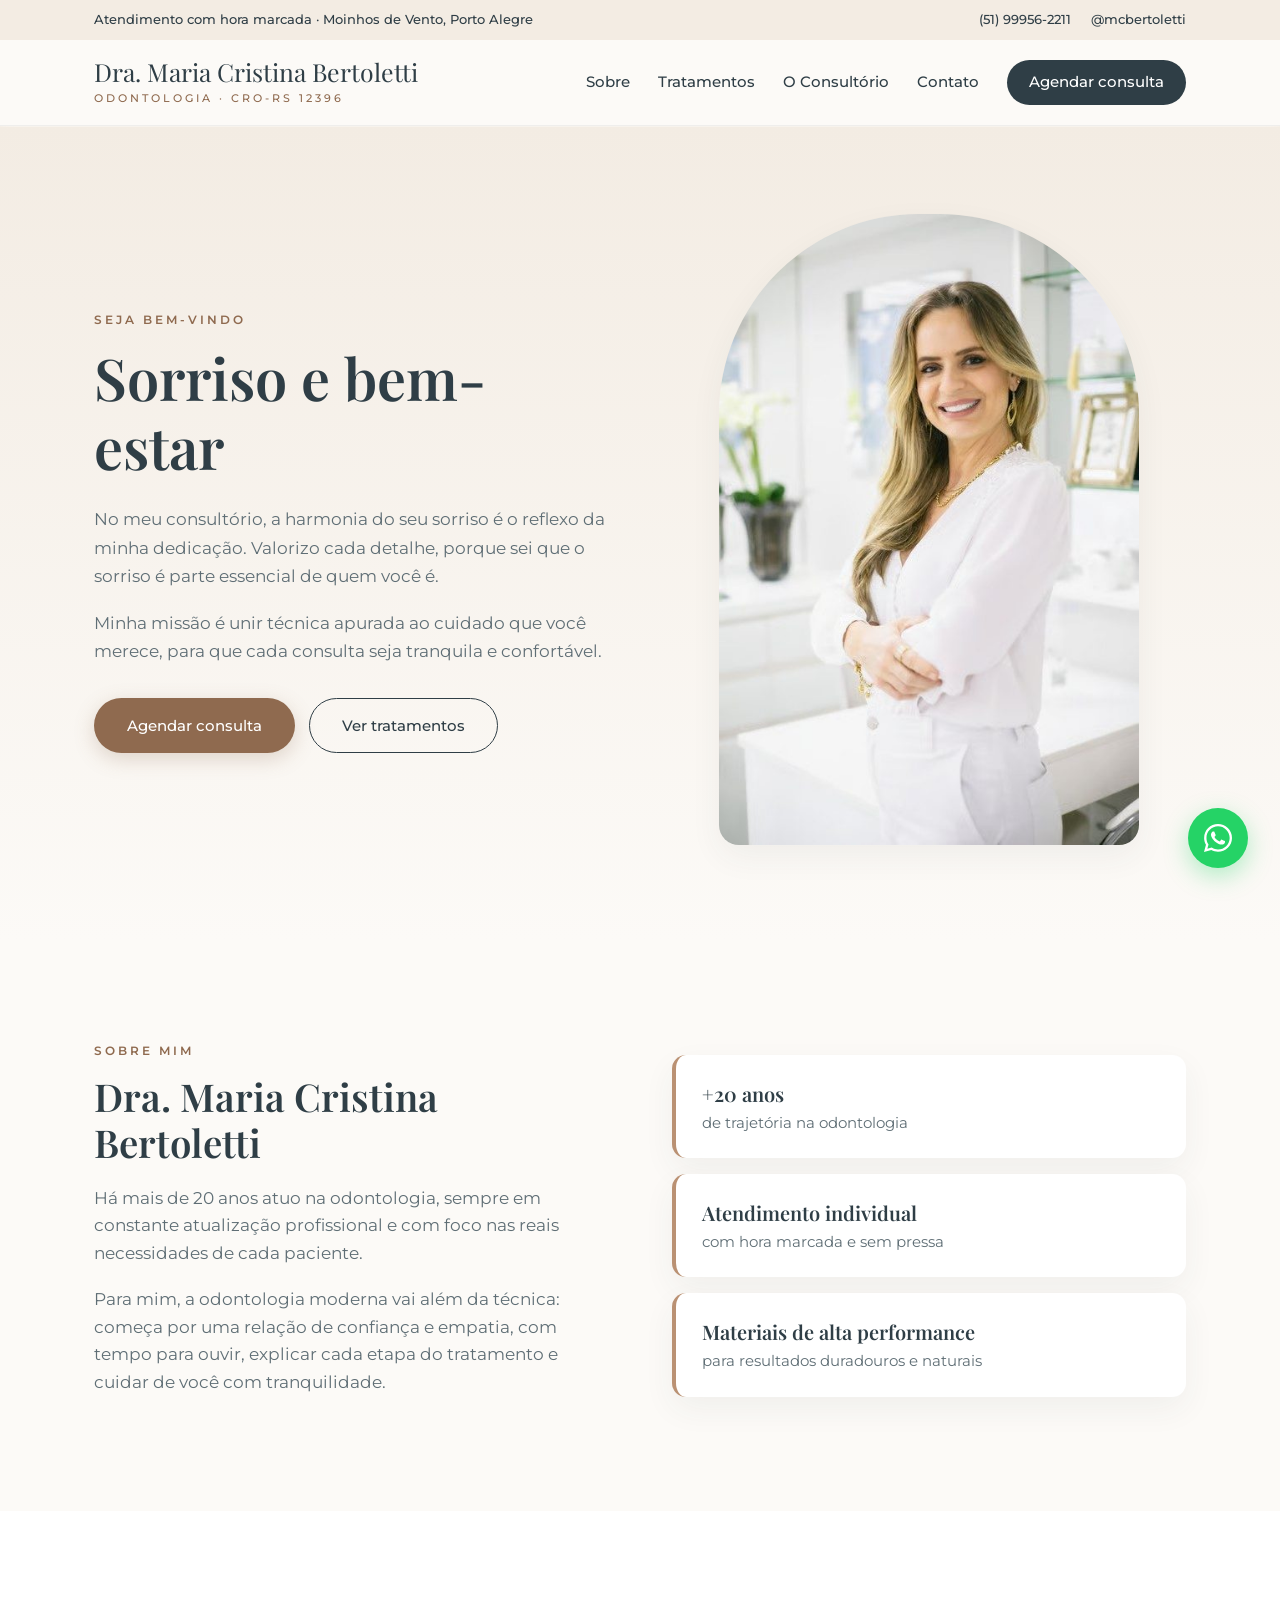
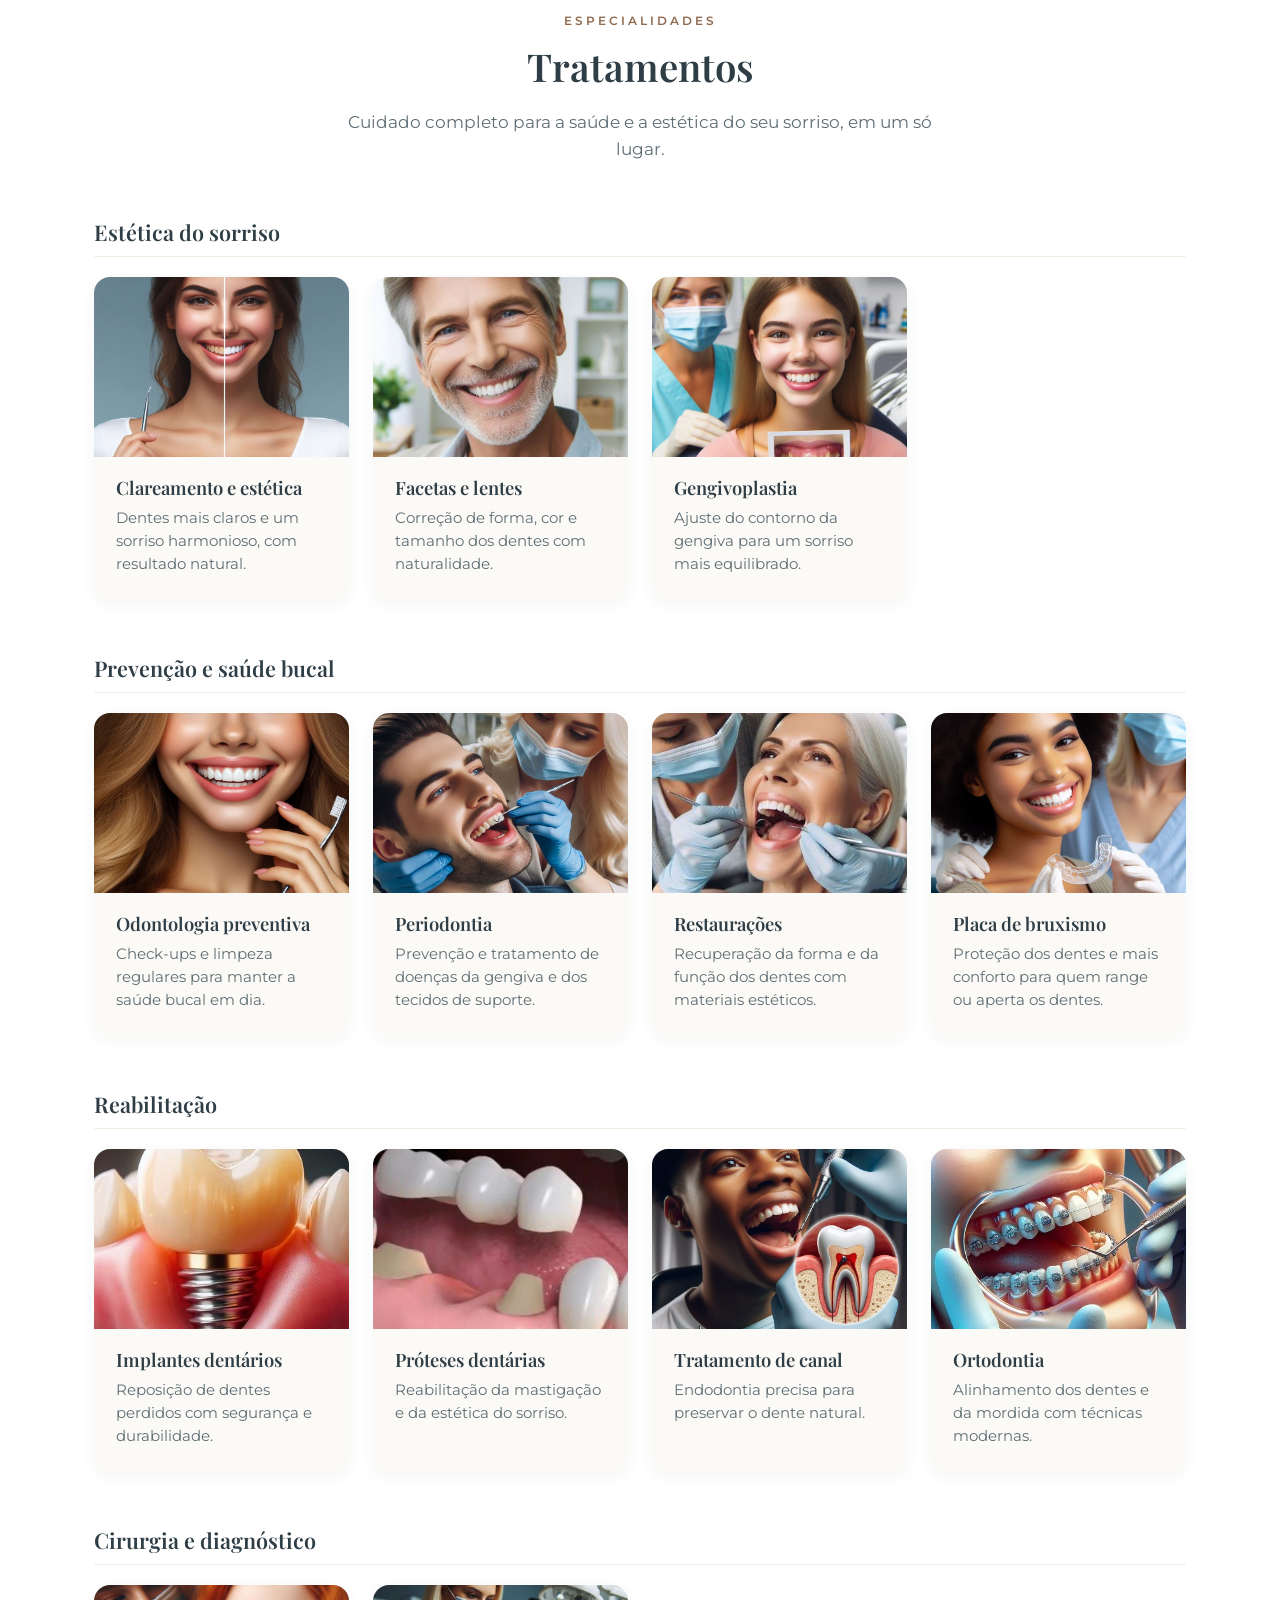
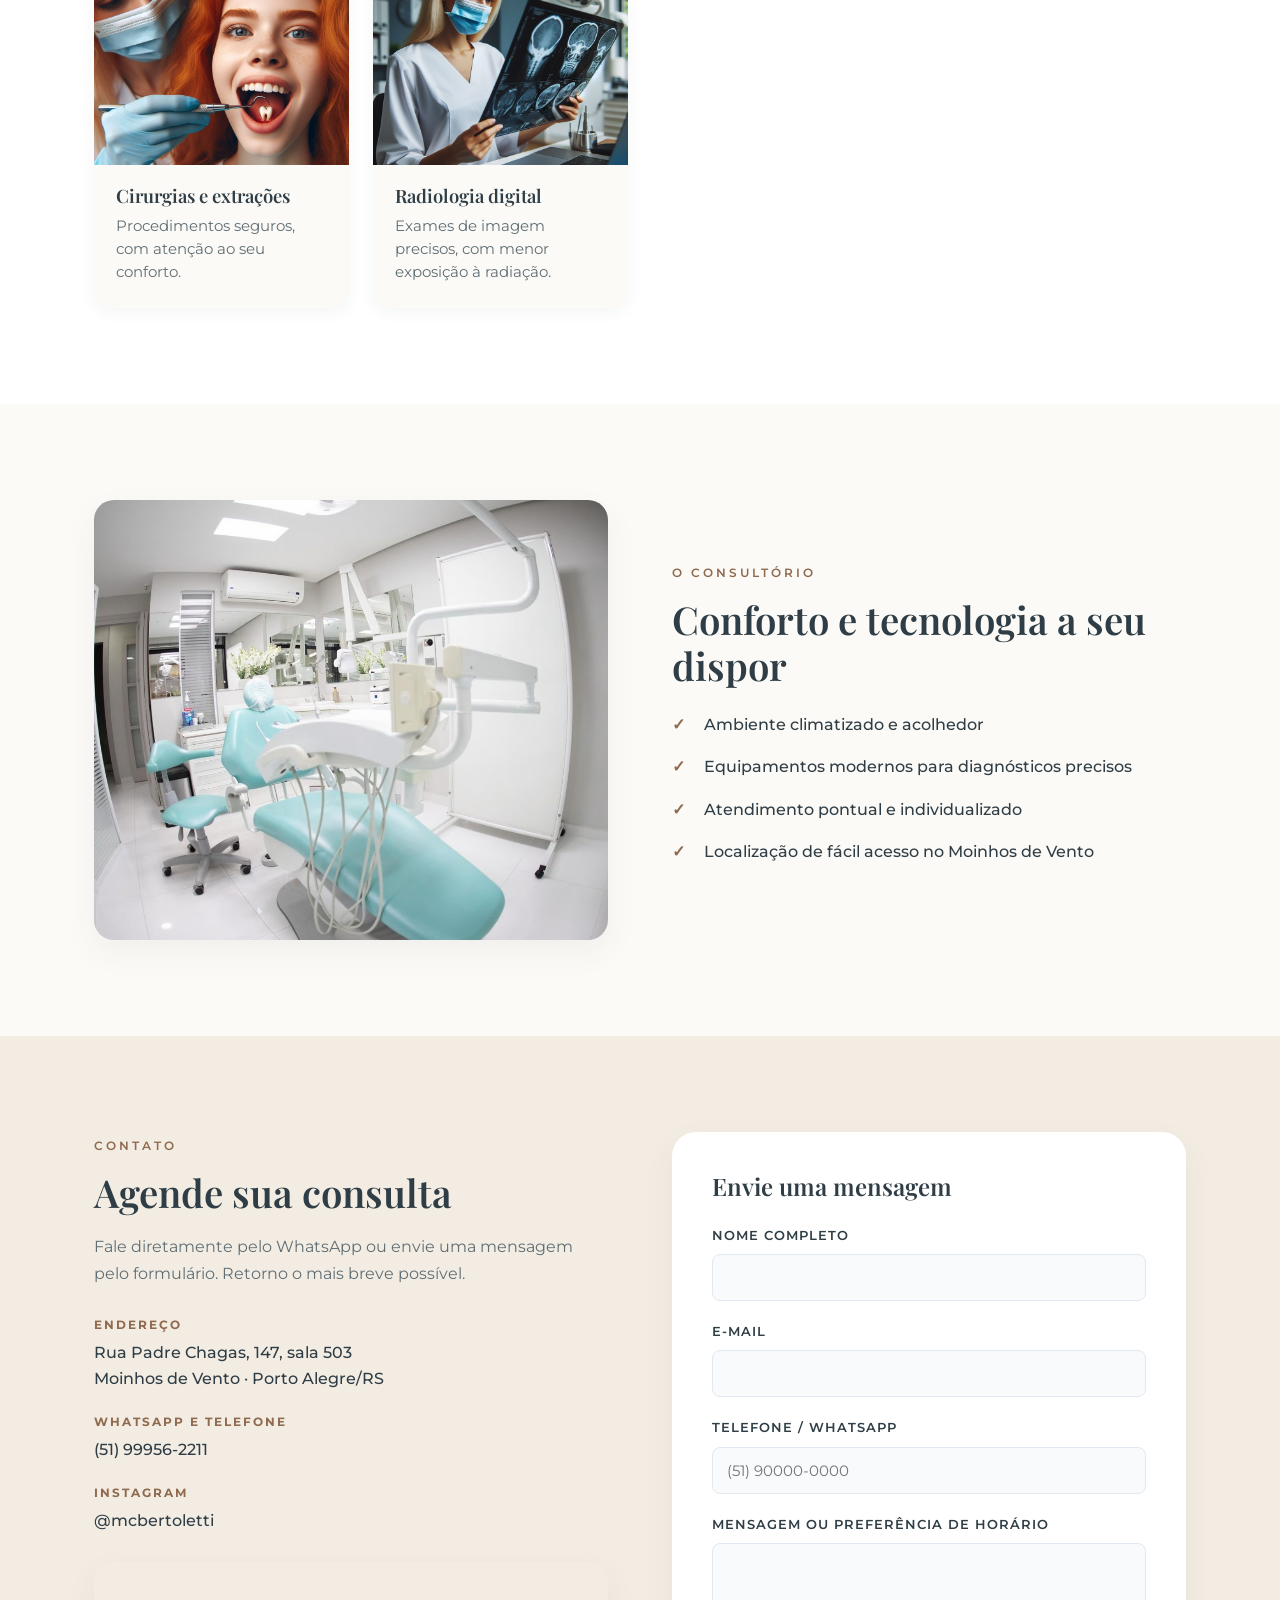
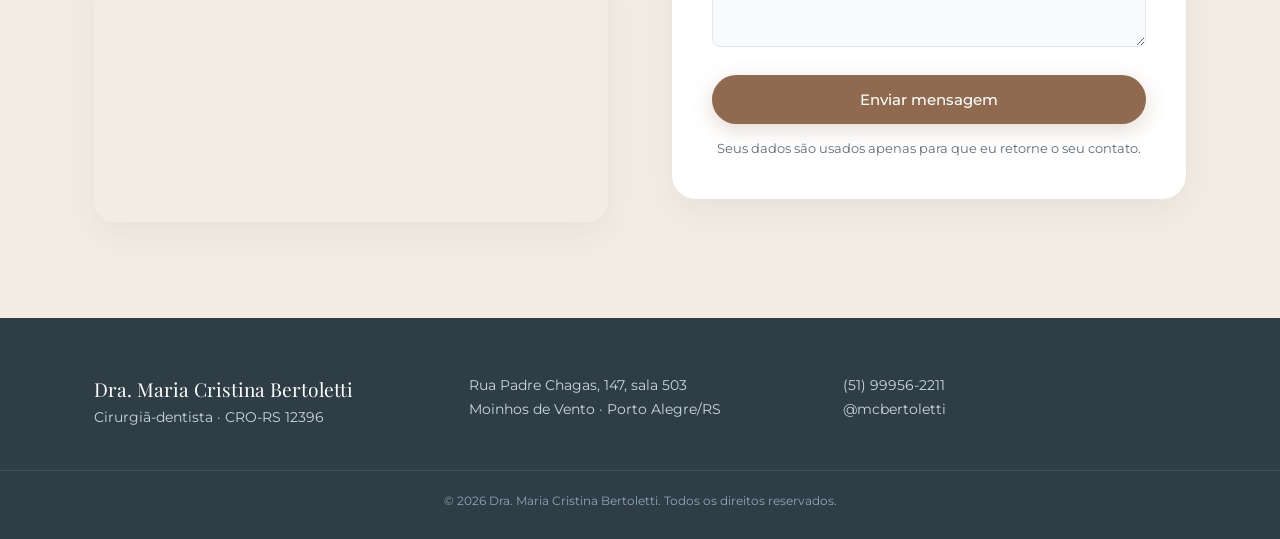
==== commit c7267bac: "Textos em primeira pessoa: Sobre mim, contato e página de mensagem enviada Co-Authored-By: Claude Op" ====
--- a/index.html
+++ b/index.html
@@ -91,10 +91,10 @@
         <section id="sobre" class="about-section">
             <div class="container grid-2">
                 <div class="about-text">
-                    <span class="section-tag">Sobre</span>
+                    <span class="section-tag">Sobre mim</span>
                     <h2>Dra. Maria Cristina Bertoletti</h2>
-                    <p>Com mais de 20 anos de trajetória e constante atualização profissional, a Dra. Maria Cristina atende com foco nas reais necessidades de cada paciente.</p>
-                    <p>Para ela, a odontologia moderna vai além da técnica: começa por uma relação de confiança e empatia, com tempo para ouvir, explicar cada etapa do tratamento e cuidar de você com tranquilidade.</p>
+                    <p>Há mais de 20 anos atuo na odontologia, sempre em constante atualização profissional e com foco nas reais necessidades de cada paciente.</p>
+                    <p>Para mim, a odontologia moderna vai além da técnica: começa por uma relação de confiança e empatia, com tempo para ouvir, explicar cada etapa do tratamento e cuidar de você com tranquilidade.</p>
                 </div>
                 <ul class="badges">
                     <li class="badge-item"><strong>+20 anos</strong><span>de trajetória na odontologia</span></li>
@@ -205,7 +205,7 @@
                 <div class="contact-info">
                     <span class="section-tag">Contato</span>
                     <h2>Agende sua consulta</h2>
-                    <p class="contact-intro">Fale diretamente pelo WhatsApp ou envie uma mensagem pelo formulário. Retornamos o mais breve possível.</p>
+                    <p class="contact-intro">Fale diretamente pelo WhatsApp ou envie uma mensagem pelo formulário. Retorno o mais breve possível.</p>
                     <ul class="info-blocks">
                         <li>
                             <strong>Endereço</strong>
@@ -247,7 +247,7 @@
                             <textarea id="mensagem" name="mensagem" rows="4" required></textarea>
                         </div>
                         <button type="submit" class="btn btn-primary btn-block">Enviar mensagem</button>
-                        <p class="form-note">Seus dados são usados apenas para retornarmos o seu contato.</p>
+                        <p class="form-note">Seus dados são usados apenas para que eu retorne o seu contato.</p>
                     </form>
                 </div>
             </div>
